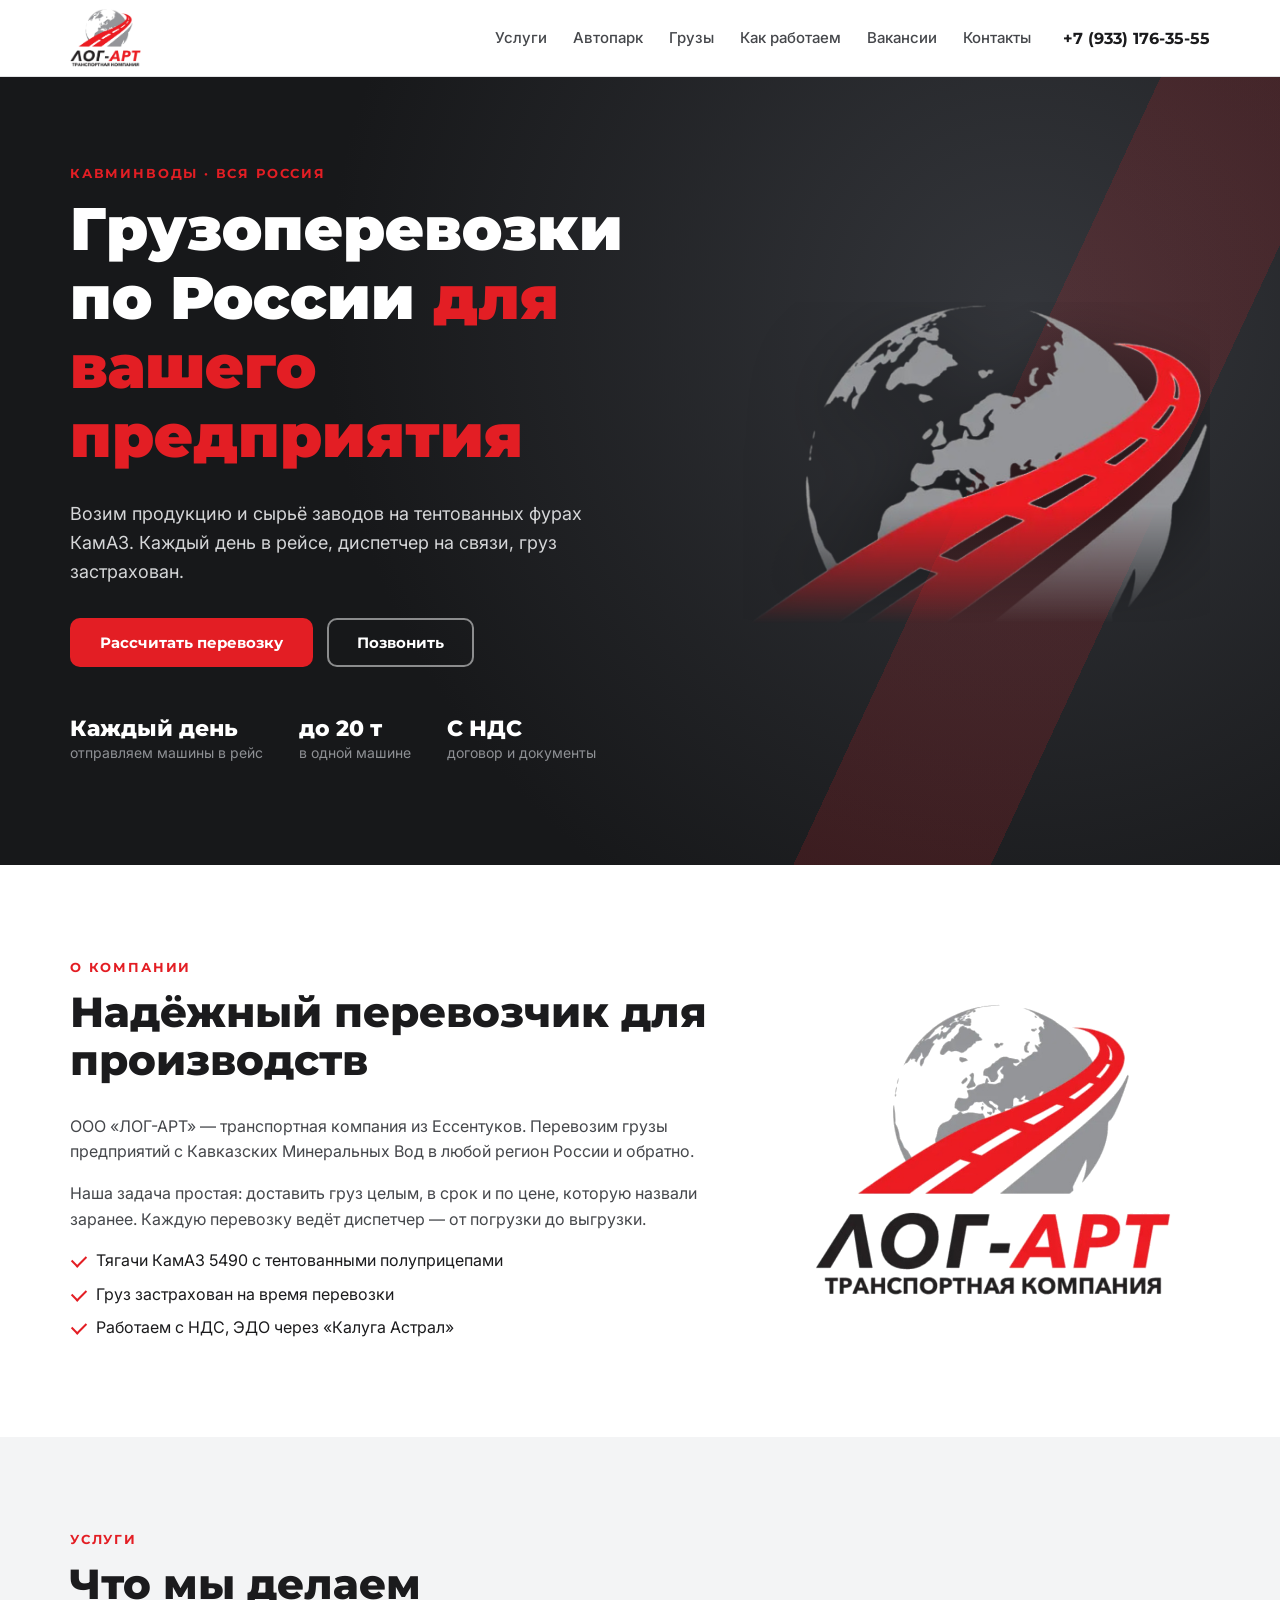
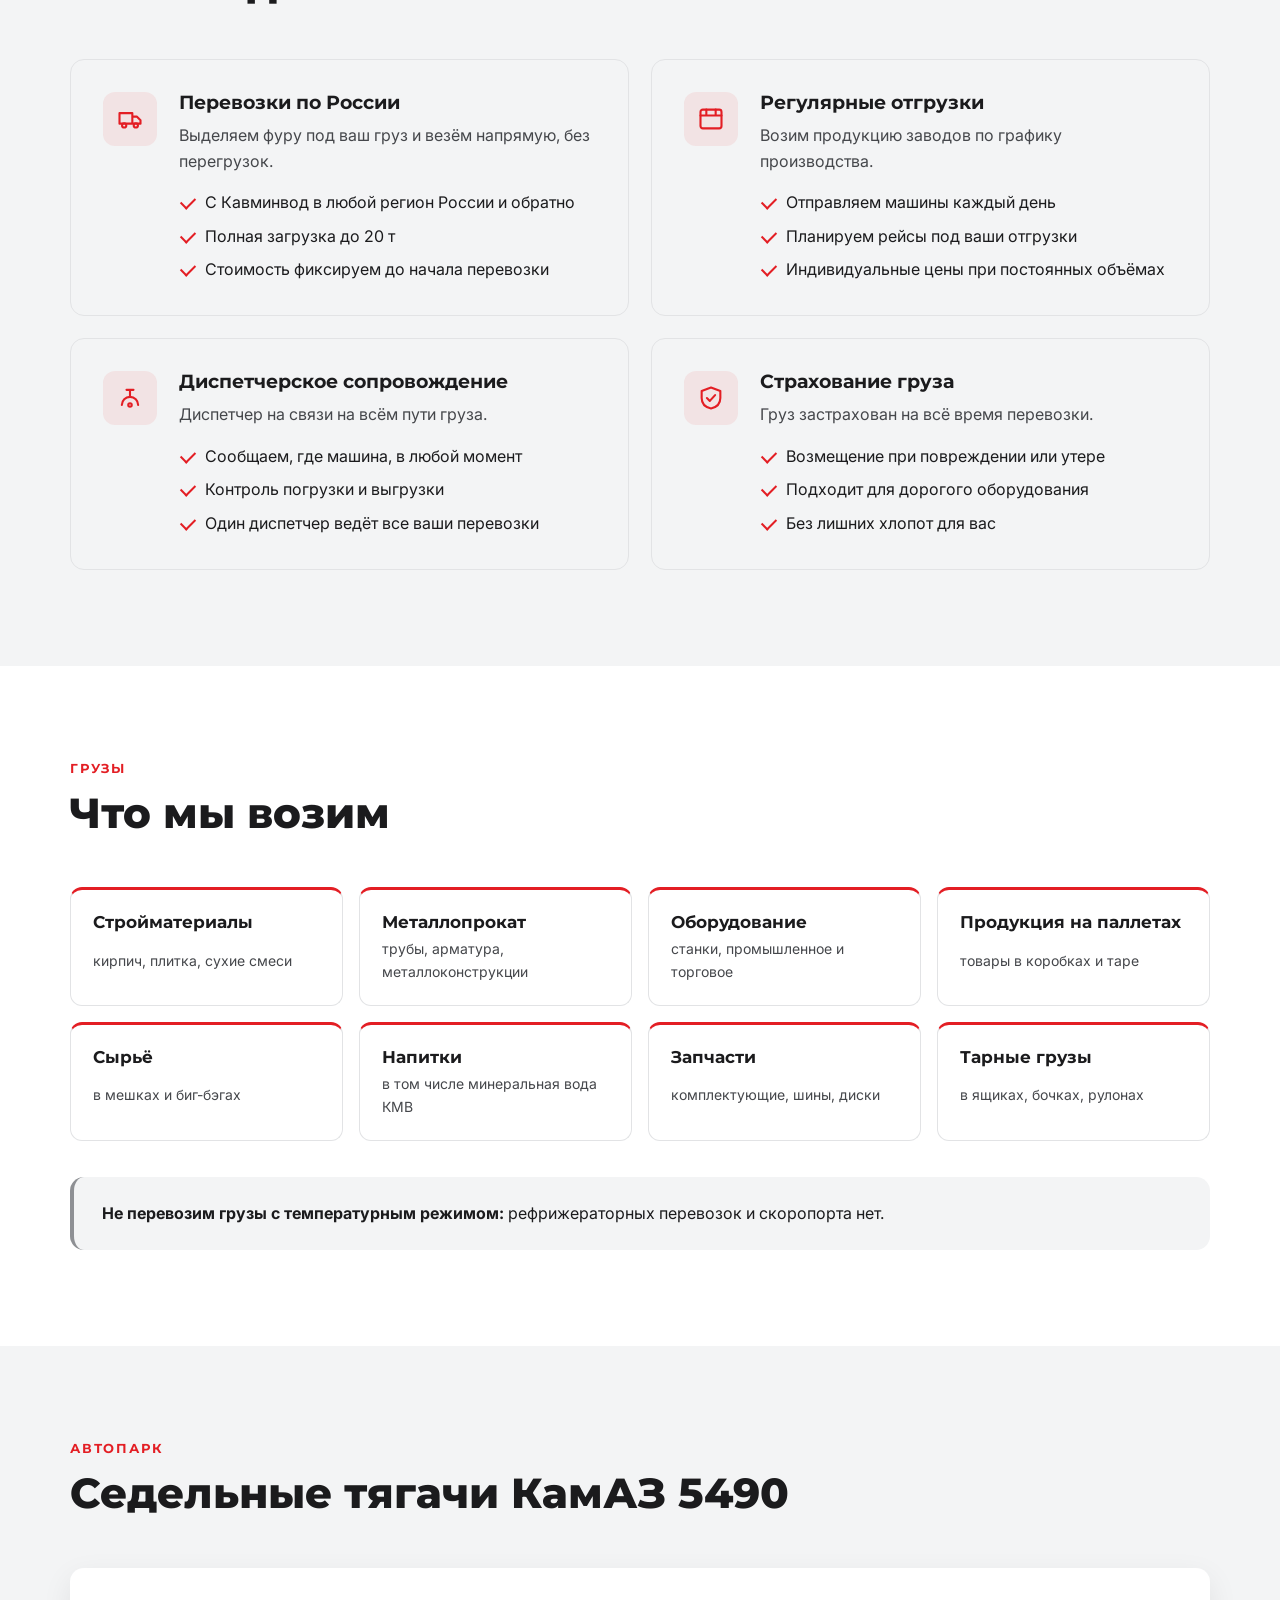
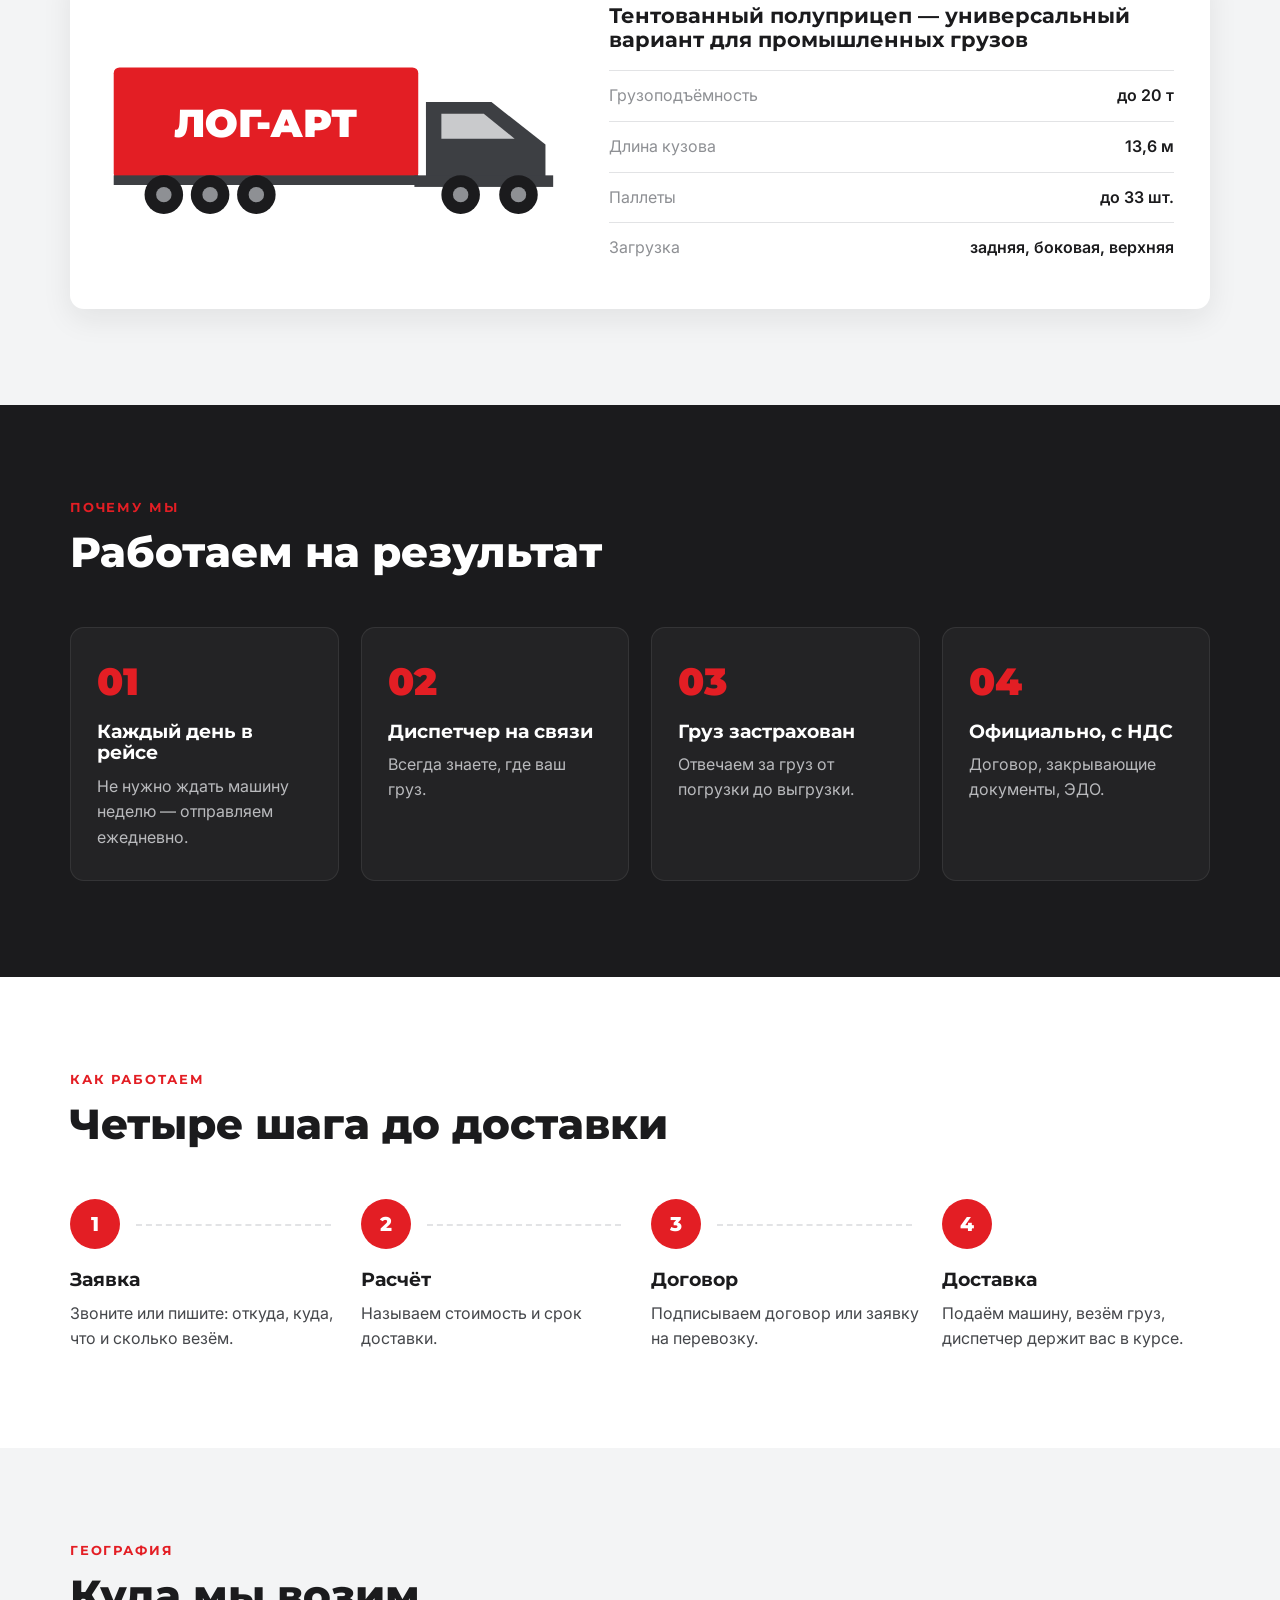
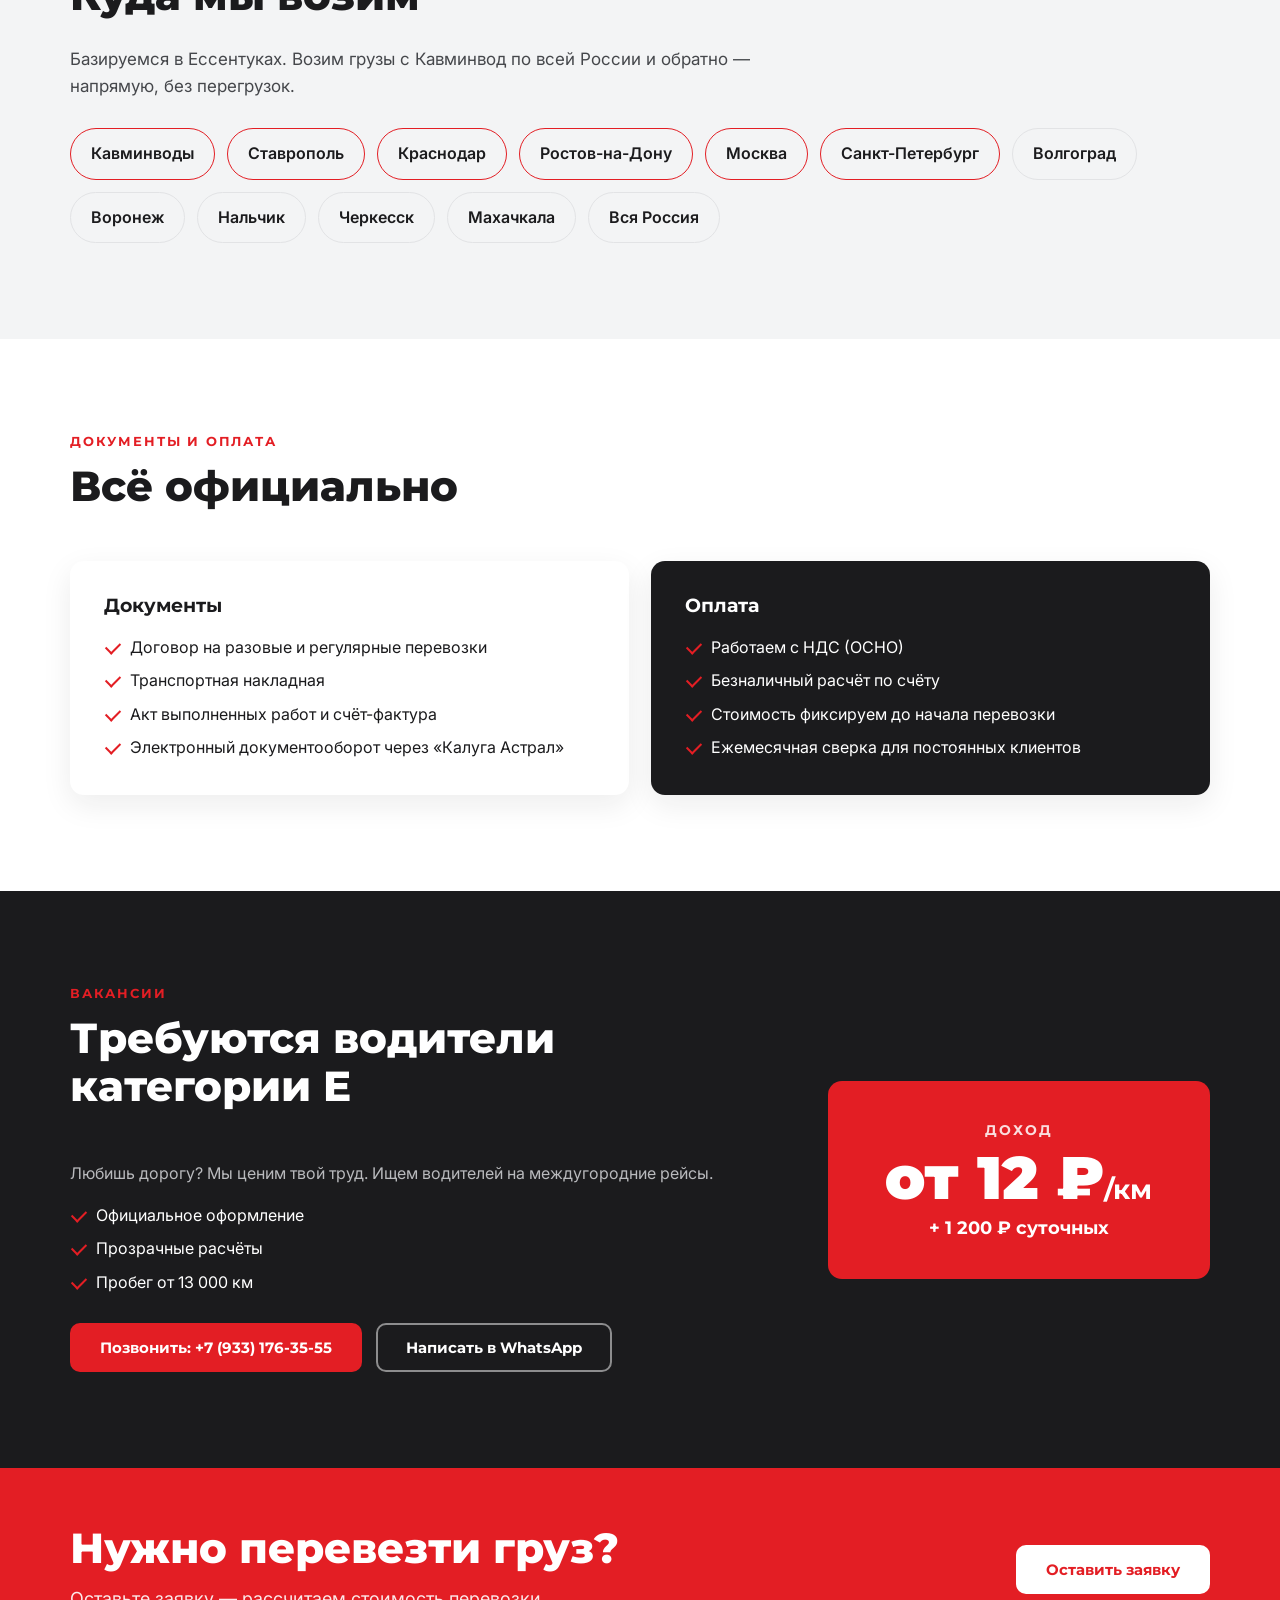
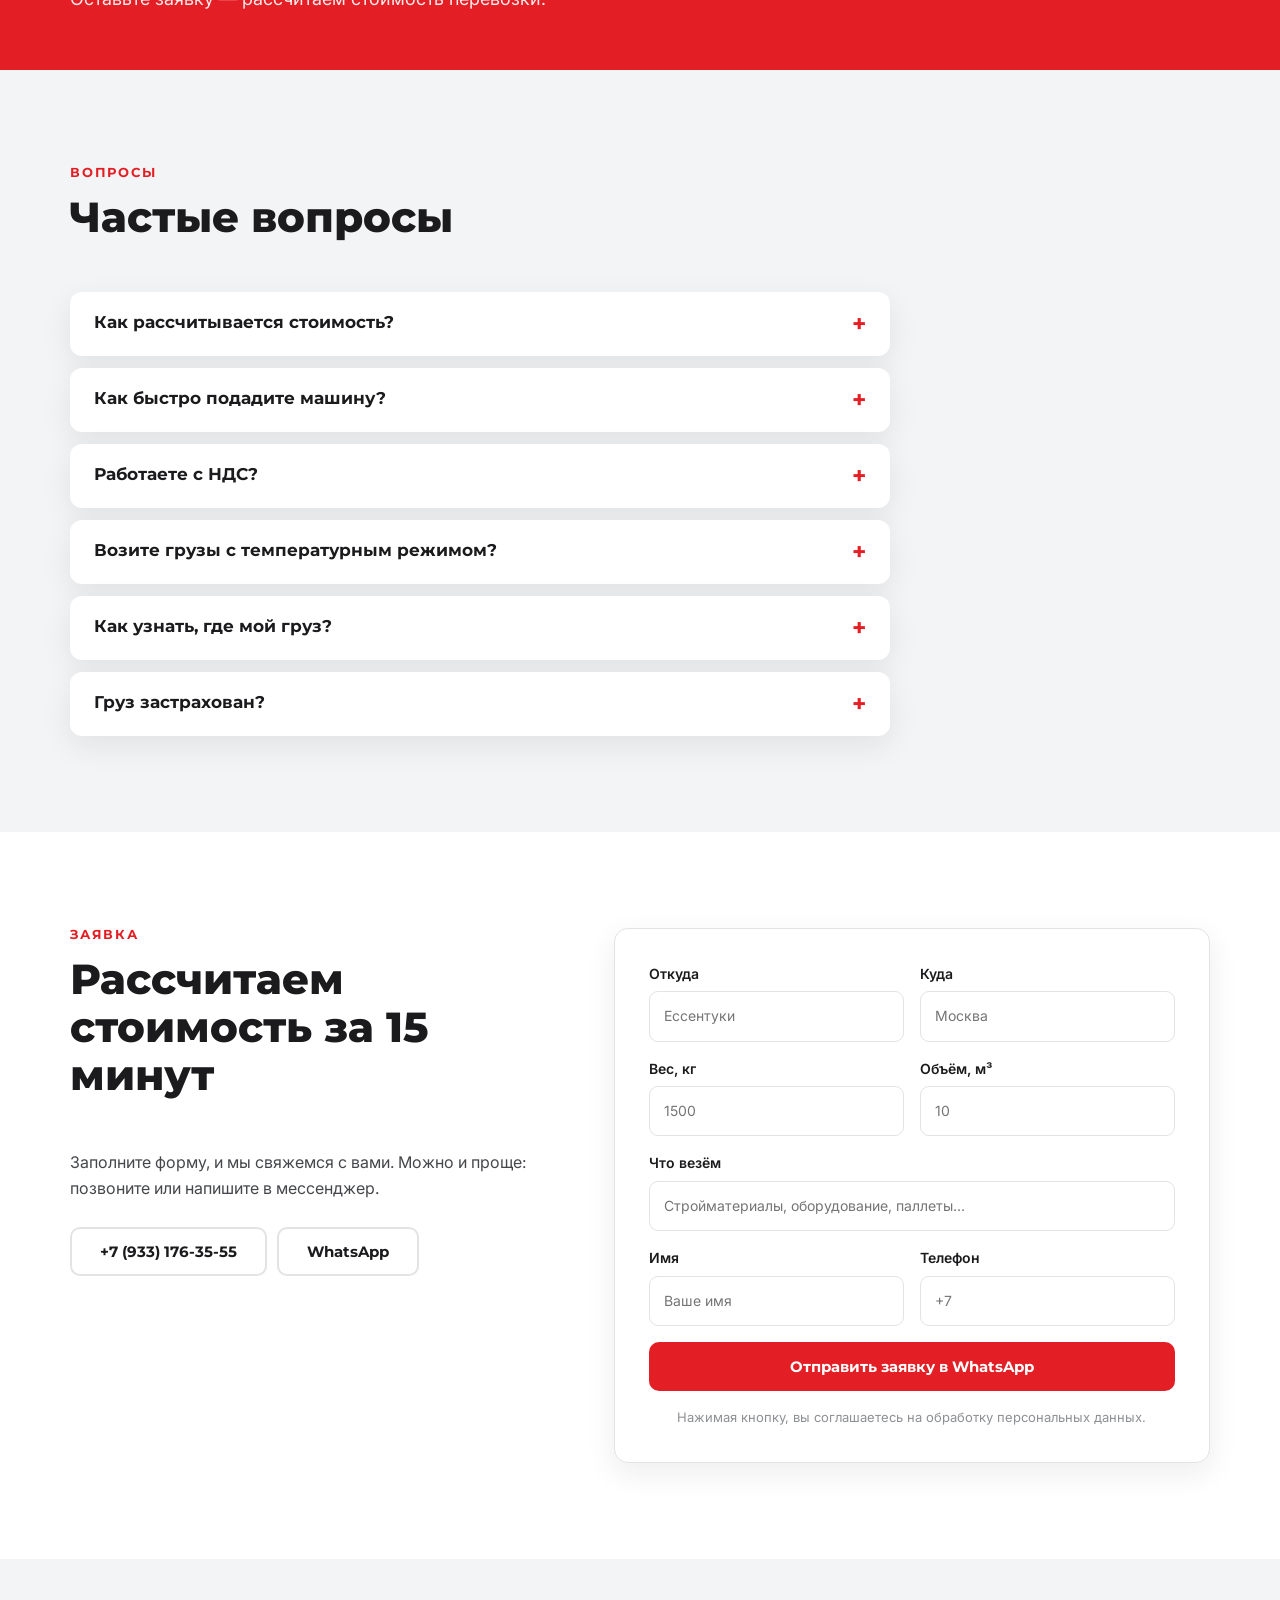
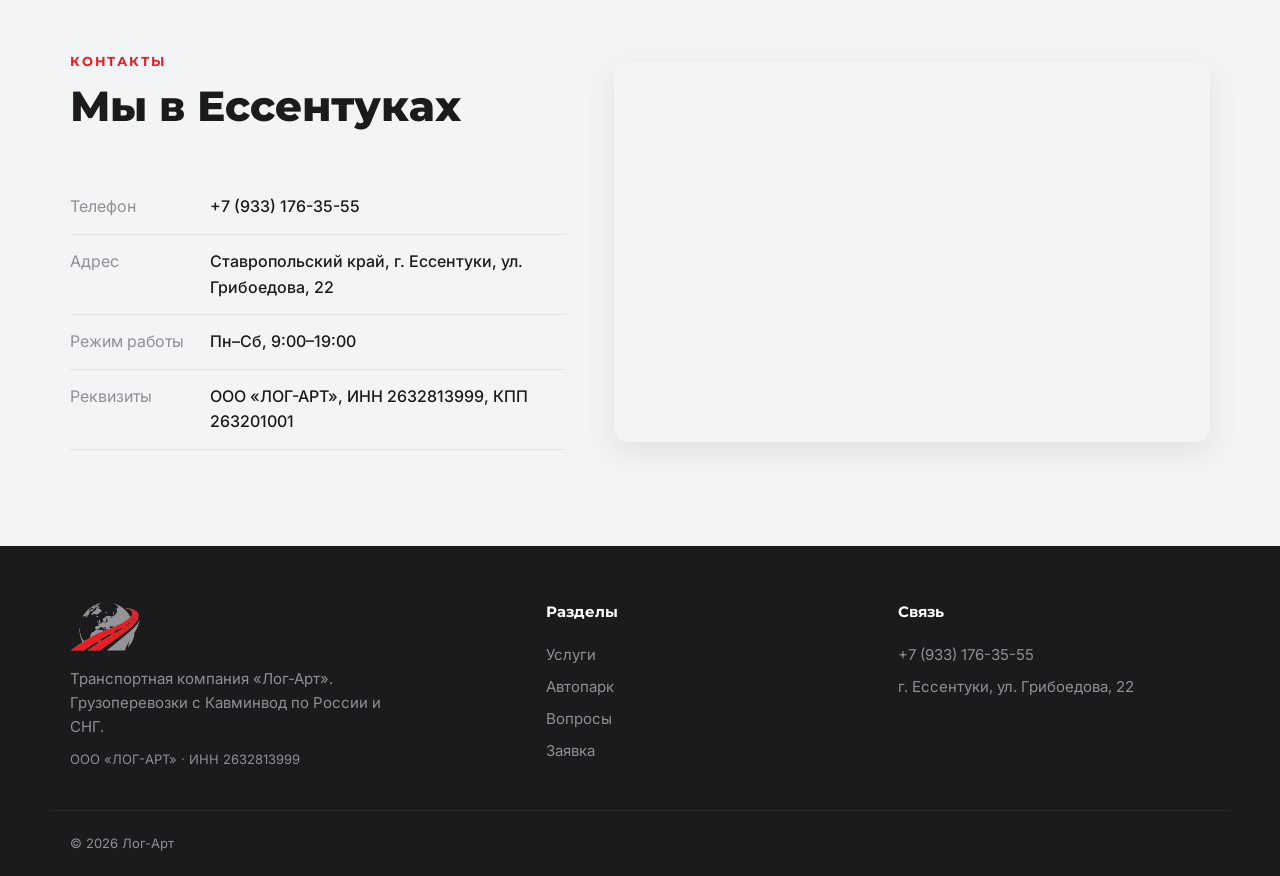
==== index.html @ 5cbcde7f "Сайт под заводы: КамАЗ 5490 тент, без рефов, диспетчер, страховка, НДС и ЭДО Co-Authored-By: Claude " ====
<!doctype html>
<html lang="ru">
<head>
  <meta charset="utf-8">
  <meta name="viewport" content="width=device-width, initial-scale=1">
  <title>Лог-Арт — транспортная компания на Кавминводах</title>
  <meta name="description" content="ООО «ЛОГ-АРТ» — грузоперевозки для предприятий с Кавминвод по всей России. Тентованные фуры КамАЗ до 20 т, ежедневные рейсы, диспетчер, страховка груза, работа с НДС.">
  <link rel="icon" href="assets/mark.png">
  <link rel="preconnect" href="https://fonts.googleapis.com">
  <link rel="preconnect" href="https://fonts.gstatic.com" crossorigin>
  <link href="https://fonts.googleapis.com/css2?family=Montserrat:wght@500;600;700;800;900&family=Inter:wght@400;500;600&display=swap" rel="stylesheet">
  <link rel="stylesheet" href="styles.css">
</head>
<body>

<header class="header" id="top">
  <div class="container header__inner">
    <a href="#top" class="header__logo" aria-label="Лог-Арт — на главную">
      <img src="assets/logo.png" alt="Лог-Арт, транспортная компания" width="132" height="108">
    </a>
    <nav class="nav" id="nav">
      <a href="#services">Услуги</a>
      <a href="#fleet">Автопарк</a>
      <a href="#cargo">Грузы</a>
      <a href="#steps">Как работаем</a>
      <a href="#jobs">Вакансии</a>
      <a href="#contacts">Контакты</a>
    </nav>
        <a class="header__phone" href="tel:+79331763555">+7 (933) 176-35-55</a>
    <button class="burger" id="burger" aria-label="Открыть меню" aria-expanded="false"><span></span><span></span><span></span></button>
  </div>
</header>

<main>
  <section class="hero">
    <div class="hero__road" aria-hidden="true"></div>
    <div class="container hero__inner">
      <div class="hero__text">
        <p class="eyebrow">Кавминводы · вся Россия</p>
        <h1>Грузоперевозки по России <span class="accent">для вашего предприятия</span></h1>
        <p class="hero__lead">Возим продукцию и сырьё заводов на тентованных фурах КамАЗ. Каждый день в рейсе, диспетчер на связи, груз застрахован.</p>
        <div class="hero__actions">
          <a href="#request" class="btn btn--primary">Рассчитать перевозку</a>
          <a href="tel:+79331763555" class="btn btn--ghost">Позвонить</a>
        </div>
        <ul class="hero__facts">
          <li><b>Каждый день</b><span>отправляем машины в рейс</span></li>
          <li><b>до 20 т</b><span>в одной машине</span></li>
          <li><b>С НДС</b><span>договор и документы</span></li>
        </ul>
      </div>
      <div class="hero__visual">
        <img src="assets/mark.png" alt="" width="505" height="355">
      </div>
    </div>
  </section>

  <section class="section" id="about">
    <div class="container about">
      <div>
        <p class="eyebrow">О компании</p>
        <h2>Надёжный перевозчик для производств</h2>
        <!-- TODO: дополнить историей компании от клиента -->
        <p>ООО «ЛОГ-АРТ» — транспортная компания из Ессентуков. Перевозим грузы предприятий с Кавказских Минеральных Вод в любой регион России и обратно.</p>
        <p>Наша задача простая: доставить груз целым, в срок и по цене, которую назвали заранее. Каждую перевозку ведёт диспетчер — от погрузки до выгрузки.</p>
        <ul class="checks">
          <li>Тягачи КамАЗ 5490 с тентованными полуприцепами</li>
          <li>Груз застрахован на время перевозки</li>
          <li>Работаем с НДС, ЭДО через «Калуга Астрал»</li>
        </ul>
      </div>
      <div class="about__visual"><img src="assets/logo.png" alt="Логотип Лог-Арт" width="663" height="541"></div>
    </div>
  </section>

  <section class="section section--gray" id="services">
    <div class="container">
      <p class="eyebrow">Услуги</p>
      <h2>Что мы делаем</h2>
      <div class="services">
        <article class="service">
          <div class="card__icon"><svg viewBox="0 0 24 24"><path d="M3 7h11v9H3zM14 10h4l3 3v3h-7z"/><circle cx="7" cy="17.5" r="1.8"/><circle cx="17" cy="17.5" r="1.8"/></svg></div>
          <div>
            <h3>Перевозки по России</h3>
            <p>Выделяем фуру под ваш груз и везём напрямую, без перегрузок.</p>
            <ul class="checks"><li>С Кавминвод в любой регион России и обратно</li><li>Полная загрузка до 20 т</li><li>Стоимость фиксируем до начала перевозки</li></ul>
          </div>
        </article>
        <article class="service">
          <div class="card__icon"><svg viewBox="0 0 24 24"><rect x="3" y="4" width="18" height="16" rx="2"/><path d="M3 9h18M8 4v5M16 4v5"/></svg></div>
          <div>
            <h3>Регулярные отгрузки</h3>
            <p>Возим продукцию заводов по графику производства.</p>
            <ul class="checks"><li>Отправляем машины каждый день</li><li>Планируем рейсы под ваши отгрузки</li><li>Индивидуальные цены при постоянных объёмах</li></ul>
          </div>
        </article>
        <article class="service">
          <div class="card__icon"><svg viewBox="0 0 24 24"><path d="M5 18a7 7 0 0 1 14 0"/><path d="M12 11V5M9 5h6"/><circle cx="12" cy="18" r="1.5"/></svg></div>
          <div>
            <h3>Диспетчерское сопровождение</h3>
            <p>Диспетчер на связи на всём пути груза.</p>
            <ul class="checks"><li>Сообщаем, где машина, в любой момент</li><li>Контроль погрузки и выгрузки</li><li>Один диспетчер ведёт все ваши перевозки</li></ul>
          </div>
        </article>
        <article class="service">
          <div class="card__icon"><svg viewBox="0 0 24 24"><path d="M12 3l8 3v6c0 5-3.5 8-8 9-4.5-1-8-4-8-9V6z"/><path d="M8.5 12l2.5 2.5 4.5-5"/></svg></div>
          <div>
            <h3>Страхование груза</h3>
            <p>Груз застрахован на всё время перевозки.</p>
            <ul class="checks"><li>Возмещение при повреждении или утере</li><li>Подходит для дорогого оборудования</li><li>Без лишних хлопот для вас</li></ul>
          </div>
        </article>
      </div>
    </div>
  </section>

  <section class="section" id="cargo">
    <div class="container">
      <p class="eyebrow">Грузы</p>
      <h2>Что мы возим</h2>
      <div class="tiles">
        <div class="tile"><b>Стройматериалы</b><span>кирпич, плитка, сухие смеси</span></div>
        <div class="tile"><b>Металлопрокат</b><span>трубы, арматура, металлоконструкции</span></div>
        <div class="tile"><b>Оборудование</b><span>станки, промышленное и торговое</span></div>
        <div class="tile"><b>Продукция на паллетах</b><span>товары в коробках и таре</span></div>
        <div class="tile"><b>Сырьё</b><span>в мешках и биг-бэгах</span></div>
        <div class="tile"><b>Напитки</b><span>в том числе минеральная вода КМВ</span></div>
        <div class="tile"><b>Запчасти</b><span>комплектующие, шины, диски</span></div>
        <div class="tile"><b>Тарные грузы</b><span>в ящиках, бочках, рулонах</span></div>
      </div>
      <div class="note note--warn">
        <b>Не перевозим грузы с температурным режимом:</b> рефрижераторных перевозок и скоропорта нет.
      </div>
    </div>
  </section>

  <!-- TODO: уточнить у клиента количество машин и добавить фото -->
  <section class="section section--gray" id="fleet">
    <div class="container">
      <p class="eyebrow">Автопарк</p>
      <h2>Седельные тягачи КамАЗ 5490</h2>
      <div class="truck">
        <svg viewBox="0 0 240 90" aria-hidden="true">
          <rect x="4" y="8" width="158" height="58" rx="3" fill="#e31e24"/>
          <path d="M166 26h34l28 22v18h-62z" fill="#3d3f43"/>
          <path d="M174 32h22l16 13h-38z" fill="#c9cacc"/>
          <rect x="160" y="64" width="72" height="6" fill="#3d3f43"/>
          <rect x="4" y="64" width="158" height="5" fill="#3d3f43"/>
          <g fill="#1b1b1d"><circle cx="30" cy="74" r="10"/><circle cx="54" cy="74" r="10"/><circle cx="78" cy="74" r="10"/><circle cx="184" cy="74" r="10"/><circle cx="214" cy="74" r="10"/></g>
          <g fill="#8e9094"><circle cx="30" cy="74" r="4"/><circle cx="54" cy="74" r="4"/><circle cx="78" cy="74" r="4"/><circle cx="184" cy="74" r="4"/><circle cx="214" cy="74" r="4"/></g>
          <text x="83" y="44" text-anchor="middle" font-family="Montserrat, Arial" font-weight="900" font-size="20" fill="#fff">ЛОГ-АРТ</text>
        </svg>
        <div>
          <h3>Тентованный полуприцеп — универсальный вариант для промышленных грузов</h3>
          <dl>
            <div><dt>Грузоподъёмность</dt><dd>до 20 т</dd></div>
            <div><dt>Длина кузова</dt><dd>13,6 м</dd></div>
            <div><dt>Паллеты</dt><dd>до 33 шт.</dd></div>
            <div><dt>Загрузка</dt><dd>задняя, боковая, верхняя</dd></div>
          </dl>
        </div>
      </div>
    </div>
  </section>

  <section class="section section--dark" id="why">
    <div class="container">
      <p class="eyebrow">Почему мы</p>
      <h2>Работаем на результат</h2>
      <div class="why">
        <div class="why__item"><span class="why__num">01</span><h3>Каждый день в рейсе</h3><p>Не нужно ждать машину неделю — отправляем ежедневно.</p></div>
        <div class="why__item"><span class="why__num">02</span><h3>Диспетчер на связи</h3><p>Всегда знаете, где ваш груз.</p></div>
        <div class="why__item"><span class="why__num">03</span><h3>Груз застрахован</h3><p>Отвечаем за груз от погрузки до выгрузки.</p></div>
        <div class="why__item"><span class="why__num">04</span><h3>Официально, с НДС</h3><p>Договор, закрывающие документы, ЭДО.</p></div>
      </div>
    </div>
  </section>

  <section class="section" id="steps">
    <div class="container">
      <p class="eyebrow">Как работаем</p>
      <h2>Четыре шага до доставки</h2>
      <ol class="steps">
        <li><h3>Заявка</h3><p>Звоните или пишите: откуда, куда, что и сколько везём.</p></li>
        <li><h3>Расчёт</h3><p>Называем стоимость и срок доставки.</p></li>
        <li><h3>Договор</h3><p>Подписываем договор или заявку на перевозку.</p></li>
        <li><h3>Доставка</h3><p>Подаём машину, везём груз, диспетчер держит вас в курсе.</p></li>
      </ol>
    </div>
  </section>

  <section class="section section--gray" id="geo">
    <div class="container">
      <p class="eyebrow">География</p>
      <h2>Куда мы возим</h2>
      <p class="section__lead">Базируемся в Ессентуках. Возим грузы с Кавминвод по всей России и обратно — напрямую, без перегрузок.</p>
      <ul class="cities">
        <li>Кавминводы</li><li>Ставрополь</li><li>Краснодар</li><li>Ростов-на-Дону</li>
        <li>Москва</li><li>Санкт-Петербург</li><li>Волгоград</li><li>Воронеж</li>
        <li>Нальчик</li><li>Черкесск</li><li>Махачкала</li><li>Вся Россия</li>
      </ul>
    </div>
  </section>

  <section class="section" id="docs">
    <div class="container">
      <p class="eyebrow">Документы и оплата</p>
      <h2>Всё официально</h2>
      <div class="audience">
        <article class="audience__card">
          <h3>Документы</h3>
          <ul class="checks">
            <li>Договор на разовые и регулярные перевозки</li>
            <li>Транспортная накладная</li>
            <li>Акт выполненных работ и счёт-фактура</li>
            <li>Электронный документооборот через «Калуга Астрал»</li>
          </ul>
        </article>
        <article class="audience__card audience__card--dark">
          <h3>Оплата</h3>
          <ul class="checks">
            <li>Работаем с НДС (ОСНО)</li>
            <li>Безналичный расчёт по счёту</li>
            <li>Стоимость фиксируем до начала перевозки</li>
            <li>Ежемесячная сверка для постоянных клиентов</li>
          </ul>
        </article>
      </div>
    </div>
  </section>

  <section class="section section--dark" id="jobs">
    <div class="container jobs">
      <div>
        <p class="eyebrow">Вакансии</p>
        <h2>Требуются водители категории&nbsp;E</h2>
        <p>Любишь дорогу? Мы ценим твой труд. Ищем водителей на междугородние рейсы.</p>
        <ul class="checks">
          <li>Официальное оформление</li>
          <li>Прозрачные расчёты</li>
          <li>Пробег от 13 000 км</li>
        </ul>
        <div class="hero__actions jobs__actions">
          <a href="tel:+79331763555" class="btn btn--primary">Позвонить: +7 (933) 176-35-55</a>
          <a href="#" class="btn btn--ghost" data-wa-job>Написать в WhatsApp</a>
        </div>
      </div>
      <div class="jobs__pay">
        <span>Доход</span>
        <b>от 12 ₽<small>/км</small></b>
        <em>+ 1 200 ₽ суточных</em>
      </div>
    </div>
  </section>

  <section class="cta">
    <div class="container cta__inner">
      <div>
        <h2>Нужно перевезти груз?</h2>
        <p>Оставьте заявку — рассчитаем стоимость перевозки.</p>
      </div>
      <a href="#request" class="btn btn--light">Оставить заявку</a>
    </div>
  </section>

  <section class="section section--gray" id="faq">
    <div class="container">
      <p class="eyebrow">Вопросы</p>
      <h2>Частые вопросы</h2>
      <div class="faq">
        <details><summary>Как рассчитывается стоимость?</summary><p>Цена зависит от расстояния, веса и объёма груза. Оставьте заявку — назовём точную сумму до начала перевозки.</p></details>
        <details><summary>Как быстро подадите машину?</summary><p>Мы отправляем машины в рейс каждый день, поэтому согласуем ближайшую удобную дату погрузки.</p></details>
        <details><summary>Работаете с НДС?</summary><p>Да. Работаем на ОСНО, с НДС, по договору. Предоставляем все закрывающие документы, есть ЭДО.</p></details>
        <details><summary>Возите грузы с температурным режимом?</summary><p>Нет, рефрижераторных перевозок и скоропорта у нас нет. Возим грузы в тентованных полуприцепах.</p></details>
        <details><summary>Как узнать, где мой груз?</summary><p>Позвоните диспетчеру — он сообщит, где машина, в любой момент.</p></details>
        <details><summary>Груз застрахован?</summary><p>Да, груз застрахован на всё время перевозки.</p></details>
      </div>
    </div>
  </section>

  <section class="section" id="request">
    <div class="container request">
      <div class="request__text">
        <p class="eyebrow">Заявка</p>
        <h2>Рассчитаем стоимость за 15 минут</h2>
        <p>Заполните форму, и мы свяжемся с вами. Можно и проще: позвоните или напишите в мессенджер.</p>
        <div class="request__links">
          <a href="tel:+79331763555" class="btn btn--ghost-dark">+7 (933) 176-35-55</a>
          <a href="#" class="btn btn--ghost-dark" data-wa>WhatsApp</a>
        </div>
      </div>
      <form class="form form--bordered" id="form" novalidate>
        <div class="form__row">
          <label>Откуда<input name="from" placeholder="Ессентуки" required></label>
          <label>Куда<input name="to" placeholder="Москва" required></label>
        </div>
        <div class="form__row">
          <label>Вес, кг<input name="weight" inputmode="numeric" placeholder="1500"></label>
          <label>Объём, м³<input name="volume" inputmode="decimal" placeholder="10"></label>
        </div>
        <label>Что везём<input name="cargo" placeholder="Стройматериалы, оборудование, паллеты…"></label>
        <div class="form__row">
          <label>Имя<input name="name" placeholder="Ваше имя" required></label>
          <label>Телефон<input name="phone" type="tel" placeholder="+7" required></label>
        </div>
        <button class="btn btn--primary btn--full" type="submit">Отправить заявку в WhatsApp</button>
        <p class="form__note" id="formNote">Нажимая кнопку, вы соглашаетесь на обработку персональных данных.</p>
      </form>
    </div>
  </section>

  <section class="section section--gray" id="contacts">
    <div class="container contacts">
      <div>
        <p class="eyebrow">Контакты</p>
        <h2>Мы в Ессентуках</h2>
        <!-- TODO: уточнить у клиента почту и режим работы -->
        <ul class="contacts__list">
          <li><span>Телефон</span><a href="tel:+79331763555">+7 (933) 176-35-55</a></li>
          <li><span>Адрес</span>Ставропольский край, г. Ессентуки, ул. Грибоедова, 22</li>
          <li><span>Режим работы</span>Пн–Сб, 9:00–19:00</li>
          <li><span>Реквизиты</span>ООО «ЛОГ-АРТ», ИНН 2632813999, КПП 263201001</li>
        </ul>
      </div>
      <div class="contacts__map">
        <iframe title="Карта: Ессентуки, ул. Грибоедова, 22" src="https://yandex.ru/map-widget/v1/?mode=search&text=%D0%95%D1%81%D1%81%D0%B5%D0%BD%D1%82%D1%83%D0%BA%D0%B8%2C%20%D1%83%D0%BB.%20%D0%93%D1%80%D0%B8%D0%B1%D0%BE%D0%B5%D0%B4%D0%BE%D0%B2%D0%B0%2C%2022&z=16" loading="lazy"></iframe>
      </div>
    </div>
  </section>
</main>

<footer class="footer">
  <div class="container footer__grid">
    <div>
      <img src="assets/mark.png" alt="" width="70" height="49">
      <p>Транспортная компания «Лог-Арт». Грузоперевозки с Кавминвод по России и СНГ.</p>
      <p class="footer__legal">ООО «ЛОГ-АРТ» · ИНН 2632813999</p>
    </div>
    <nav>
      <h4>Разделы</h4>
      <a href="#services">Услуги</a>
      <a href="#fleet">Автопарк</a>
      <a href="#faq">Вопросы</a>
      <a href="#request">Заявка</a>
    </nav>
    <div>
      <h4>Связь</h4>
      <a href="tel:+79331763555">+7 (933) 176-35-55</a>
      <span>г. Ессентуки, ул. Грибоедова, 22</span>
    </div>
  </div>
  <div class="container footer__bottom">© <span id="year">2026</span> Лог-Арт</div>
</footer>

<script src="script.js"></script>
</body>
</html>
---- styles.css ----
:root {
  --red: #e31e24;
  --red-dark: #c1161b;
  --gray: #8e9094;
  --gray-light: #f3f4f5;
  --ink: #1b1b1d;
  --text: #45474b;
  --line: #e2e3e5;
  --radius: 14px;
  --shadow: 0 10px 30px rgba(20, 20, 25, .08);
}

* { box-sizing: border-box; }
html { scroll-behavior: smooth; scroll-padding-top: 80px; }
body {
  margin: 0;
  font: 400 16px/1.6 "Inter", system-ui, sans-serif;
  color: var(--text);
  background: #fff;
}
img { max-width: 100%; height: auto; display: block; }
a { color: inherit; text-decoration: none; }
h1, h2, h3 { font-family: "Montserrat", sans-serif; color: var(--ink); margin: 0 0 .5em; line-height: 1.15; }
h1 { font-size: clamp(34px, 5.5vw, 60px); font-weight: 900; }
h2 { font-size: clamp(28px, 3.6vw, 42px); font-weight: 800; margin-bottom: 1.2em; }
h3 { font-size: 19px; font-weight: 700; }
p { margin: 0 0 1em; }

.container { width: 100%; max-width: 1180px; margin: 0 auto; padding: 0 20px; }
.accent { color: var(--red); }
.eyebrow {
  font: 700 13px/1 "Montserrat", sans-serif;
  letter-spacing: .14em;
  text-transform: uppercase;
  color: var(--red);
  margin-bottom: 14px;
}

/* Buttons */
.btn {
  display: inline-flex; align-items: center; justify-content: center;
  padding: 15px 28px; border-radius: 10px; border: 2px solid transparent;
  font: 700 15px/1 "Montserrat", sans-serif; cursor: pointer;
  transition: background .2s, color .2s, border-color .2s, transform .2s;
}
.btn:hover { transform: translateY(-2px); }
.btn--primary { background: var(--red); color: #fff; }
.btn--primary:hover { background: var(--red-dark); }
.btn--ghost { border-color: rgba(255, 255, 255, .5); color: #fff; }
.btn--ghost:hover { border-color: #fff; }
.btn--ghost-dark { border-color: var(--line); color: var(--ink); background: #fff; }
.btn--ghost-dark:hover { border-color: var(--red); color: var(--red); }
.btn--full { width: 100%; }

/* Header */
.header {
  position: sticky; top: 0; z-index: 50;
  background: rgba(255, 255, 255, .95); backdrop-filter: blur(8px);
  border-bottom: 1px solid var(--line);
}
.header__inner { display: flex; align-items: center; gap: 32px; height: 76px; }
.header__logo img { height: 58px; width: auto; }
.nav { display: flex; gap: 26px; margin-left: auto; font-weight: 500; font-size: 15px; }
.nav a:hover { color: var(--red); }
.header__phone { font: 700 16px "Montserrat", sans-serif; color: var(--ink); white-space: nowrap; }
.header__phone:hover { color: var(--red); }
.burger { display: none; margin-left: auto; width: 44px; height: 44px; border: 0; background: none; cursor: pointer; padding: 10px; }
.burger span { display: block; height: 2px; background: var(--ink); margin: 5px 0; transition: transform .25s, opacity .25s; }
.burger[aria-expanded="true"] span:nth-child(1) { transform: translateY(7px) rotate(45deg); }
.burger[aria-expanded="true"] span:nth-child(2) { opacity: 0; }
.burger[aria-expanded="true"] span:nth-child(3) { transform: translateY(-7px) rotate(-45deg); }

/* Hero */
.hero {
  position: relative; overflow: hidden;
  background: radial-gradient(circle at 80% 30%, #34363b 0%, #17181a 60%);
  color: #d5d6d8; padding: 90px 0 100px;
}
.hero__road {
  position: absolute; right: -10%; bottom: -40%; width: 70%; height: 140%;
  background: linear-gradient(115deg, transparent 46%, rgba(227, 30, 36, .16) 46%, rgba(227, 30, 36, .16) 60%, transparent 60%);
  pointer-events: none;
}
.hero__inner { position: relative; display: grid; grid-template-columns: 1.15fr .85fr; gap: 40px; align-items: center; }
.hero h1 { color: #fff; }
.hero__lead { font-size: 18px; max-width: 540px; margin-bottom: 32px; }
.hero__actions { display: flex; gap: 14px; flex-wrap: wrap; }
.hero__facts { list-style: none; padding: 0; margin: 48px 0 0; display: flex; gap: 36px; flex-wrap: wrap; }
.hero__facts li { display: flex; flex-direction: column; }
.hero__facts b { font: 800 22px "Montserrat", sans-serif; color: #fff; }
.hero__facts span { font-size: 14px; color: var(--gray); }
.hero__visual img {
  width: 100%; animation: float 6s ease-in-out infinite;
  filter: drop-shadow(0 20px 40px rgba(0, 0, 0, .5));
  -webkit-mask-image: linear-gradient(to bottom, #000 62%, transparent 98%);
  mask-image: linear-gradient(to bottom, #000 62%, transparent 98%);
}
@keyframes float { 50% { transform: translateY(-12px); } }

/* Sections */
.section { padding: 96px 0; }
.section--gray { background: var(--gray-light); }
.section--dark { background: var(--ink); color: #b9babd; }
.section--dark h2, .section--dark h3 { color: #fff; }

/* Services */
.cards { display: grid; grid-template-columns: repeat(3, 1fr); gap: 22px; }
.card {
  padding: 30px; border: 1px solid var(--line); border-radius: var(--radius);
  transition: box-shadow .25s, transform .25s, border-color .25s;
}
.card:hover { box-shadow: var(--shadow); transform: translateY(-4px); border-color: transparent; }
.card__icon {
  width: 54px; height: 54px; border-radius: 12px; margin-bottom: 20px;
  background: rgba(227, 30, 36, .08); display: grid; place-items: center;
}
.card__icon svg { width: 28px; height: 28px; fill: none; stroke: var(--red); stroke-width: 1.8; stroke-linejoin: round; stroke-linecap: round; }
.card p { margin: 0; }

/* Fleet */
.fleet { display: grid; grid-template-columns: repeat(3, 1fr); gap: 22px; }
.fleet__item { background: #fff; border-radius: var(--radius); padding: 30px; box-shadow: var(--shadow); }
.fleet__img { height: 110px; display: grid; place-items: center; margin-bottom: 18px; background: var(--gray-light); border-radius: 10px; }
.fleet__img svg { width: 70%; height: 80%; fill: none; stroke: var(--gray); stroke-width: 2.4; }
.fleet__img svg rect:first-child { fill: var(--red); stroke: var(--red); }
.fleet dl { margin: 0; }
.fleet dl div { display: flex; justify-content: space-between; padding: 10px 0; border-top: 1px solid var(--line); }
.fleet dt { color: var(--gray); }
.fleet dd { margin: 0; font-weight: 600; color: var(--ink); }

/* Why */
.why { display: grid; grid-template-columns: repeat(4, 1fr); gap: 22px; }
.why__item { padding: 30px 26px; border-radius: var(--radius); background: rgba(255, 255, 255, .04); border: 1px solid rgba(255, 255, 255, .08); }
.why__num { display: block; font: 900 38px "Montserrat", sans-serif; color: var(--red); margin-bottom: 16px; }
.why__item p { margin: 0; }

/* Steps */
.steps { list-style: none; padding: 0; margin: 0; display: grid; grid-template-columns: repeat(4, 1fr); gap: 22px; counter-reset: s; }
.steps li { position: relative; padding-top: 70px; counter-increment: s; }
.steps li::before {
  content: counter(s); position: absolute; top: 0; left: 0;
  width: 50px; height: 50px; border-radius: 50%; background: var(--red); color: #fff;
  display: grid; place-items: center; font: 800 20px "Montserrat", sans-serif;
}
.steps li:not(:last-child)::after {
  content: ""; position: absolute; top: 25px; left: 66px; right: 8px;
  border-top: 2px dashed var(--line);
}
.steps p { margin: 0; }

/* Request */
.request { display: grid; grid-template-columns: .9fr 1.1fr; gap: 56px; align-items: start; }
.request__links { display: flex; flex-wrap: wrap; gap: 10px; margin-top: 26px; }
.form { background: #fff; padding: 34px; border-radius: var(--radius); box-shadow: var(--shadow); display: grid; gap: 16px; }
.form__row { display: grid; grid-template-columns: 1fr 1fr; gap: 16px; }
.form label { display: grid; gap: 6px; font-size: 14px; font-weight: 600; color: var(--ink); }
.form input {
  font: inherit; font-weight: 400; padding: 13px 14px; border: 1.5px solid var(--line); border-radius: 9px;
  outline: none; transition: border-color .2s; width: 100%;
}
.form input:focus { border-color: var(--red); }
.form input.is-error { border-color: var(--red); background: #fff6f6; }
.form__note { font-size: 13px; color: var(--gray); margin: 0; text-align: center; }
.form__note.is-ok { color: #1f8a3c; font-weight: 600; }

/* Contacts */
.contacts { display: grid; grid-template-columns: 1fr 1.2fr; gap: 48px; align-items: center; }
.contacts__list { list-style: none; padding: 0; margin: 0; }
.contacts__list li { display: grid; grid-template-columns: 140px 1fr; padding: 14px 0; border-bottom: 1px solid var(--line); color: var(--ink); font-weight: 500; }
.contacts__list span { color: var(--gray); font-weight: 400; }
.contacts__list a:hover { color: var(--red); }
.contacts__map { border-radius: var(--radius); overflow: hidden; height: 380px; background: var(--gray-light); box-shadow: var(--shadow); }
.contacts__map iframe { width: 100%; height: 100%; border: 0; }

.nav a.is-active { color: var(--red); font-weight: 600; }

/* Inner pages */
.page-hero {
  position: relative; overflow: hidden; color: #b9babd; padding: 70px 0 64px;
  background: radial-gradient(circle at 80% 30%, #34363b 0%, #17181a 60%);
}
.page-hero .container { position: relative; }
.page-hero h1 { color: #fff; font-size: clamp(32px, 4.6vw, 52px); }
.page-hero__lead { font-size: 18px; max-width: 620px; margin: 0; }
.crumbs { font-size: 14px; color: var(--gray); margin-bottom: 18px; }
.crumbs a:hover { color: #fff; }

.section__head { display: flex; justify-content: space-between; align-items: flex-end; gap: 20px; }
.link-more { font: 700 15px "Montserrat", sans-serif; color: var(--red); margin-bottom: 1.8em; white-space: nowrap; }
.link-more:hover { text-decoration: underline; }
a.card { display: block; color: inherit; }

.services { display: grid; grid-template-columns: 1fr 1fr; gap: 22px; }
.service { display: flex; gap: 22px; padding: 32px; border: 1px solid var(--line); border-radius: var(--radius); scroll-margin-top: 100px; }
.service .card__icon { flex-shrink: 0; }
.checks { list-style: none; padding: 0; margin: 0; display: grid; gap: 8px; }
.checks li { position: relative; padding-left: 26px; color: var(--ink); }
.checks li::before { content: ""; position: absolute; left: 2px; top: 7px; width: 12px; height: 7px; border-left: 2px solid var(--red); border-bottom: 2px solid var(--red); transform: rotate(-45deg); }

.fleet__use { margin: 16px 0 0; font-size: 14px; }
.note { margin-top: 36px; padding: 24px 28px; border-radius: var(--radius); background: rgba(227, 30, 36, .06); border-left: 4px solid var(--red); color: var(--ink); }
.note a { color: var(--red); font-weight: 600; margin-left: 6px; }

.about { display: grid; grid-template-columns: 1.2fr .8fr; gap: 56px; align-items: center; }
.about h2 { margin-bottom: .7em; }
.about__visual img { width: 100%; max-width: 360px; margin: 0 auto; }
.cities { list-style: none; padding: 0; margin: 0; display: flex; flex-wrap: wrap; gap: 12px; }
.cities li { padding: 12px 20px; border-radius: 999px; border: 1.5px solid var(--line); font-weight: 600; color: var(--ink); }
.cities li:nth-child(-n+6) { border-color: var(--red); }
.faq { display: grid; gap: 12px; max-width: 820px; }
.faq details { background: #fff; border-radius: 12px; padding: 0 24px; box-shadow: var(--shadow); }
.faq summary { padding: 20px 0; cursor: pointer; font: 700 17px "Montserrat", sans-serif; color: var(--ink); list-style: none; display: flex; justify-content: space-between; gap: 16px; }
.faq summary::-webkit-details-marker { display: none; }
.faq summary::after { content: "+"; color: var(--red); font-size: 24px; line-height: 1; transition: transform .2s; }
.faq details[open] summary::after { transform: rotate(45deg); }
.faq details p { padding-bottom: 20px; margin: 0; }

.cta { background: var(--red); color: #fff; padding: 56px 0; }
.cta__inner { display: flex; justify-content: space-between; align-items: center; gap: 24px; flex-wrap: wrap; }
.cta h2 { color: #fff; margin: 0 0 .3em; }
.cta p { margin: 0; font-size: 18px; opacity: .9; }
.btn--light { background: #fff; color: var(--red); }
.btn--light:hover { background: var(--ink); color: #fff; }

/* Cargo, audience */
.section__lead { font-size: 17px; max-width: 680px; margin: -1.4em 0 28px; }
.tiles { display: grid; grid-template-columns: repeat(4, 1fr); gap: 16px; }
.tile { padding: 22px; border-radius: 12px; border: 1px solid var(--line); border-top: 3px solid var(--red); display: grid; gap: 6px; }
.tile b { font: 700 17px "Montserrat", sans-serif; color: var(--ink); }
.tile span { font-size: 14px; }
.tiles__note { margin: 26px 0 0; color: var(--ink); }
.tiles__note a { color: var(--red); font-weight: 600; }
.audience { display: grid; grid-template-columns: 1fr 1fr; gap: 22px; }
.audience__card { background: #fff; padding: 34px; border-radius: var(--radius); box-shadow: var(--shadow); }
.audience__card--dark { background: var(--ink); color: #b9babd; }
.audience__card--dark h3, .audience__card--dark .checks li { color: #fff; }
.audience__card .checks { margin-top: 18px; }
.form--bordered { border: 1px solid var(--line); }

/* Jobs */
.jobs { display: grid; grid-template-columns: 1.3fr .7fr; gap: 48px; align-items: center; }
.jobs .checks li { color: #fff; }
.jobs__actions { margin-top: 28px; }
.jobs__pay { background: var(--red); color: #fff; border-radius: var(--radius); padding: 40px 32px; text-align: center; display: grid; gap: 6px; }
.jobs__pay span { font: 700 14px "Montserrat", sans-serif; letter-spacing: .14em; text-transform: uppercase; opacity: .85; }
.jobs__pay b { font: 900 clamp(40px, 6vw, 60px)/1.1 "Montserrat", sans-serif; }
.jobs__pay small { font-size: .45em; font-weight: 700; }
.jobs__pay em { font: 700 18px "Montserrat", sans-serif; font-style: normal; }
.footer__legal { margin-top: 10px !important; font-size: 13px; }

/* Truck */
.truck { display: grid; grid-template-columns: .9fr 1.1fr; gap: 40px; align-items: center; background: #fff; border-radius: var(--radius); padding: 36px; box-shadow: var(--shadow); }
.truck svg { width: 100%; height: auto; }
.truck h3 { font-size: 21px; margin-bottom: 18px; }
.truck dl { margin: 0; }
.truck dl div { display: flex; justify-content: space-between; gap: 16px; padding: 12px 0; border-top: 1px solid var(--line); }
.truck dt { color: var(--gray); }
.truck dd { margin: 0; font-weight: 600; color: var(--ink); text-align: right; }
.note--warn { border-left-color: var(--gray); background: var(--gray-light); }

/* Footer */
.footer { background: var(--ink); color: var(--gray); padding: 56px 0 0; font-size: 15px; }
.footer__grid { display: grid; grid-template-columns: 1.4fr 1fr 1fr; gap: 40px; }
.footer__grid img { margin-bottom: 16px; }
.footer__grid p { margin: 0; max-width: 320px; }
.footer h4 { font: 700 15px "Montserrat", sans-serif; color: #fff; margin: 0 0 14px; }
.footer nav, .footer__grid > div:last-child { display: flex; flex-direction: column; gap: 8px; }
.footer a:hover { color: #fff; }
.footer__bottom { margin-top: 40px; padding: 22px 20px; border-top: 1px solid rgba(255, 255, 255, .08); font-size: 13px; }

/* Responsive */
@media (max-width: 1020px) {
  .nav {
    position: fixed; inset: 76px 0 auto 0; background: #fff; flex-direction: column; gap: 0;
    padding: 8px 20px 20px; border-bottom: 1px solid var(--line); box-shadow: var(--shadow);
    transform: translateY(-120%); transition: transform .3s; z-index: -1;
  }
  .nav.is-open { transform: none; }
  .nav a { padding: 14px 0; border-bottom: 1px solid var(--line); }
  .burger { display: block; margin-left: 0; }
  .header__phone { margin-left: auto; }
  .cards, .fleet { grid-template-columns: repeat(2, 1fr); }
  .why, .steps { grid-template-columns: repeat(2, 1fr); }
  .steps li::after { display: none; }
  .request, .contacts, .about, .services, .audience, .jobs, .truck { grid-template-columns: 1fr; }
  .tiles { grid-template-columns: repeat(2, 1fr); }
}
@media (max-width: 720px) {
  .section { padding: 64px 0; }
  .hero { padding: 56px 0 64px; }
  .hero h1 { font-size: clamp(26px, 8.4vw, 34px); hyphens: auto; }
  .hero__inner { grid-template-columns: 1fr; }
  .hero__visual { order: -1; max-width: 240px; }
  .hero__facts { gap: 22px; margin-top: 36px; }
  .header__phone { display: none; }
  .burger { margin-left: auto; }
  .header__logo img { height: 50px; }
  .cards, .fleet, .why, .steps, .form__row { grid-template-columns: 1fr; }
  .form { padding: 22px; }
  .contacts__list li { grid-template-columns: 1fr; gap: 2px; }
  .contacts__map { height: 300px; }
  .footer__grid { grid-template-columns: 1fr; gap: 28px; }
  .tiles { grid-template-columns: repeat(2, minmax(0, 1fr)); gap: 10px; }
  .tile { padding: 16px 14px; }
  .tile b { font-size: 15px; hyphens: auto; overflow-wrap: anywhere; }
  .tile span { font-size: 13px; hyphens: auto; overflow-wrap: anywhere; }
  .audience__card { padding: 24px; }
  .truck { padding: 22px; gap: 20px; }
  .section__head { display: block; }
  .link-more { display: inline-block; margin: -1em 0 1.4em; }
  .service { flex-direction: column; padding: 24px; }
  .page-hero { padding: 48px 0; }
}
@media (prefers-reduced-motion: reduce) {
  * { animation: none !important; transition: none !important; }
  html { scroll-behavior: auto; }
}
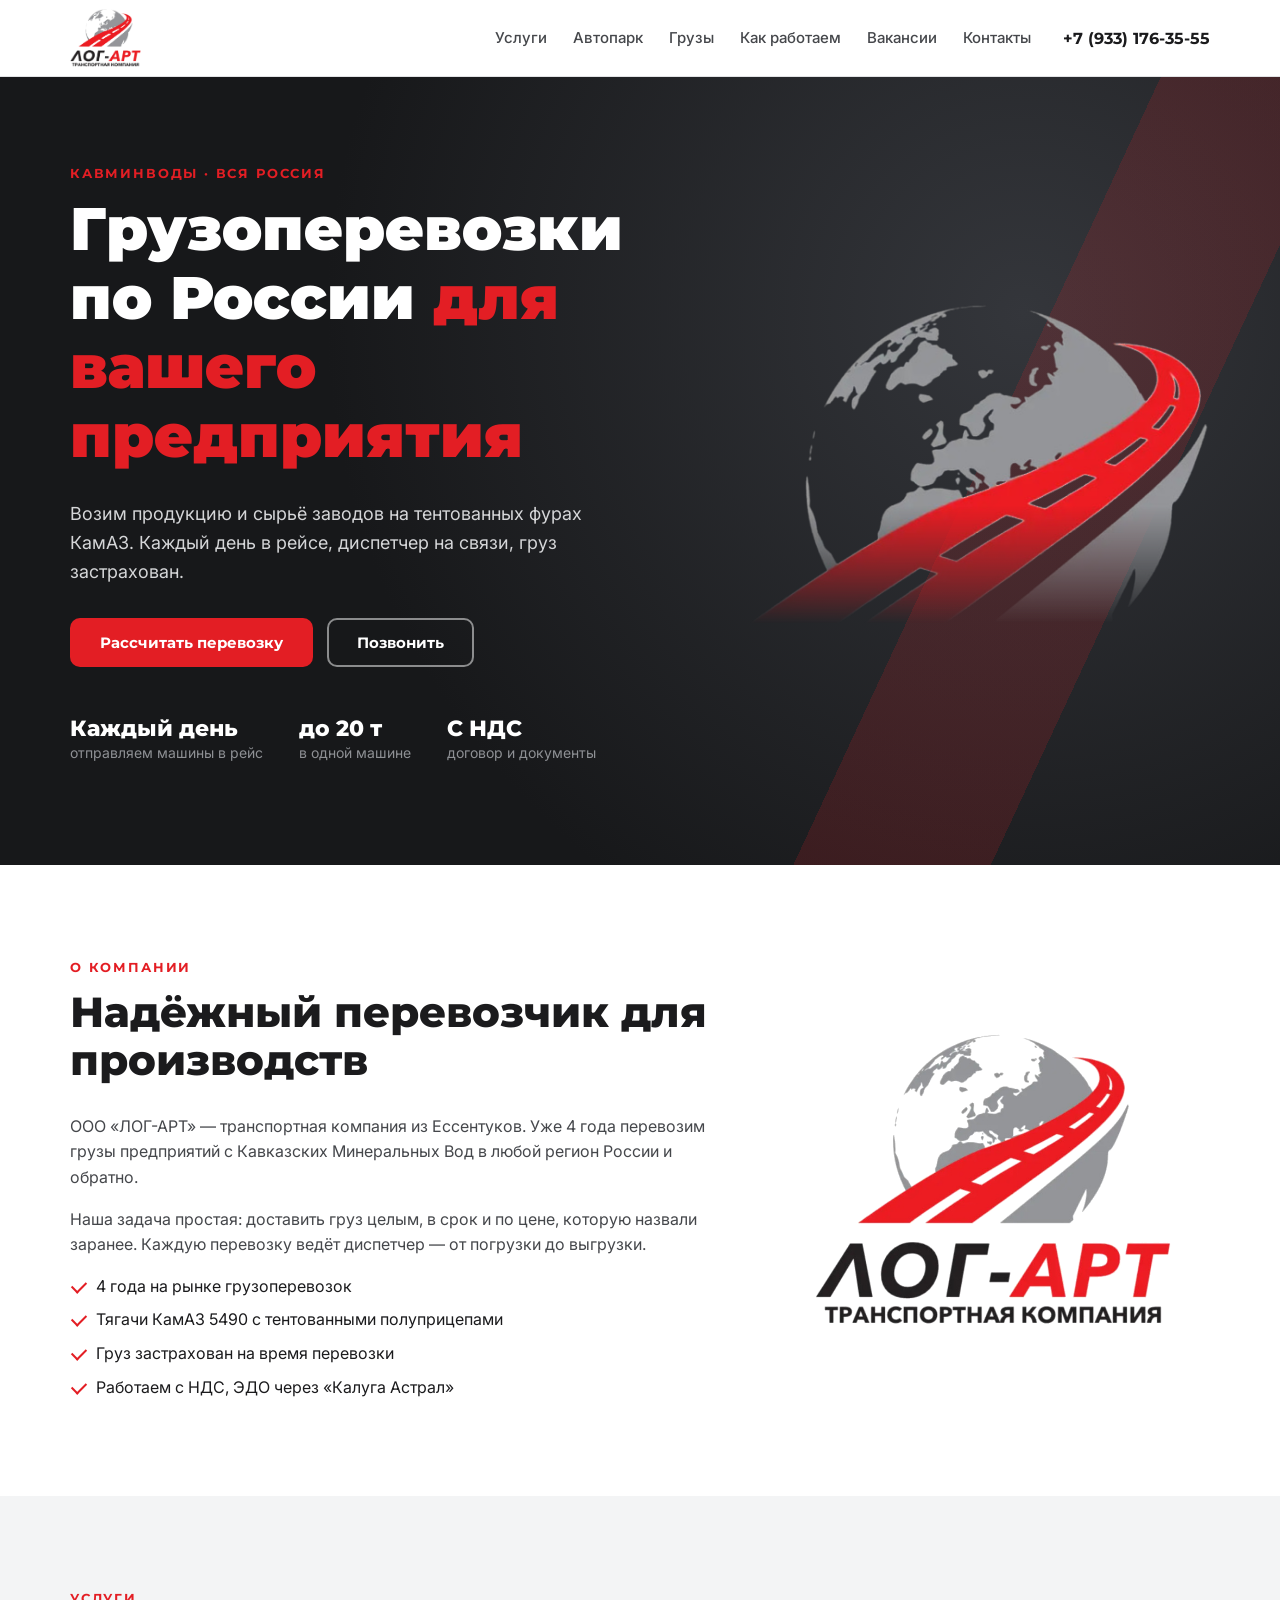
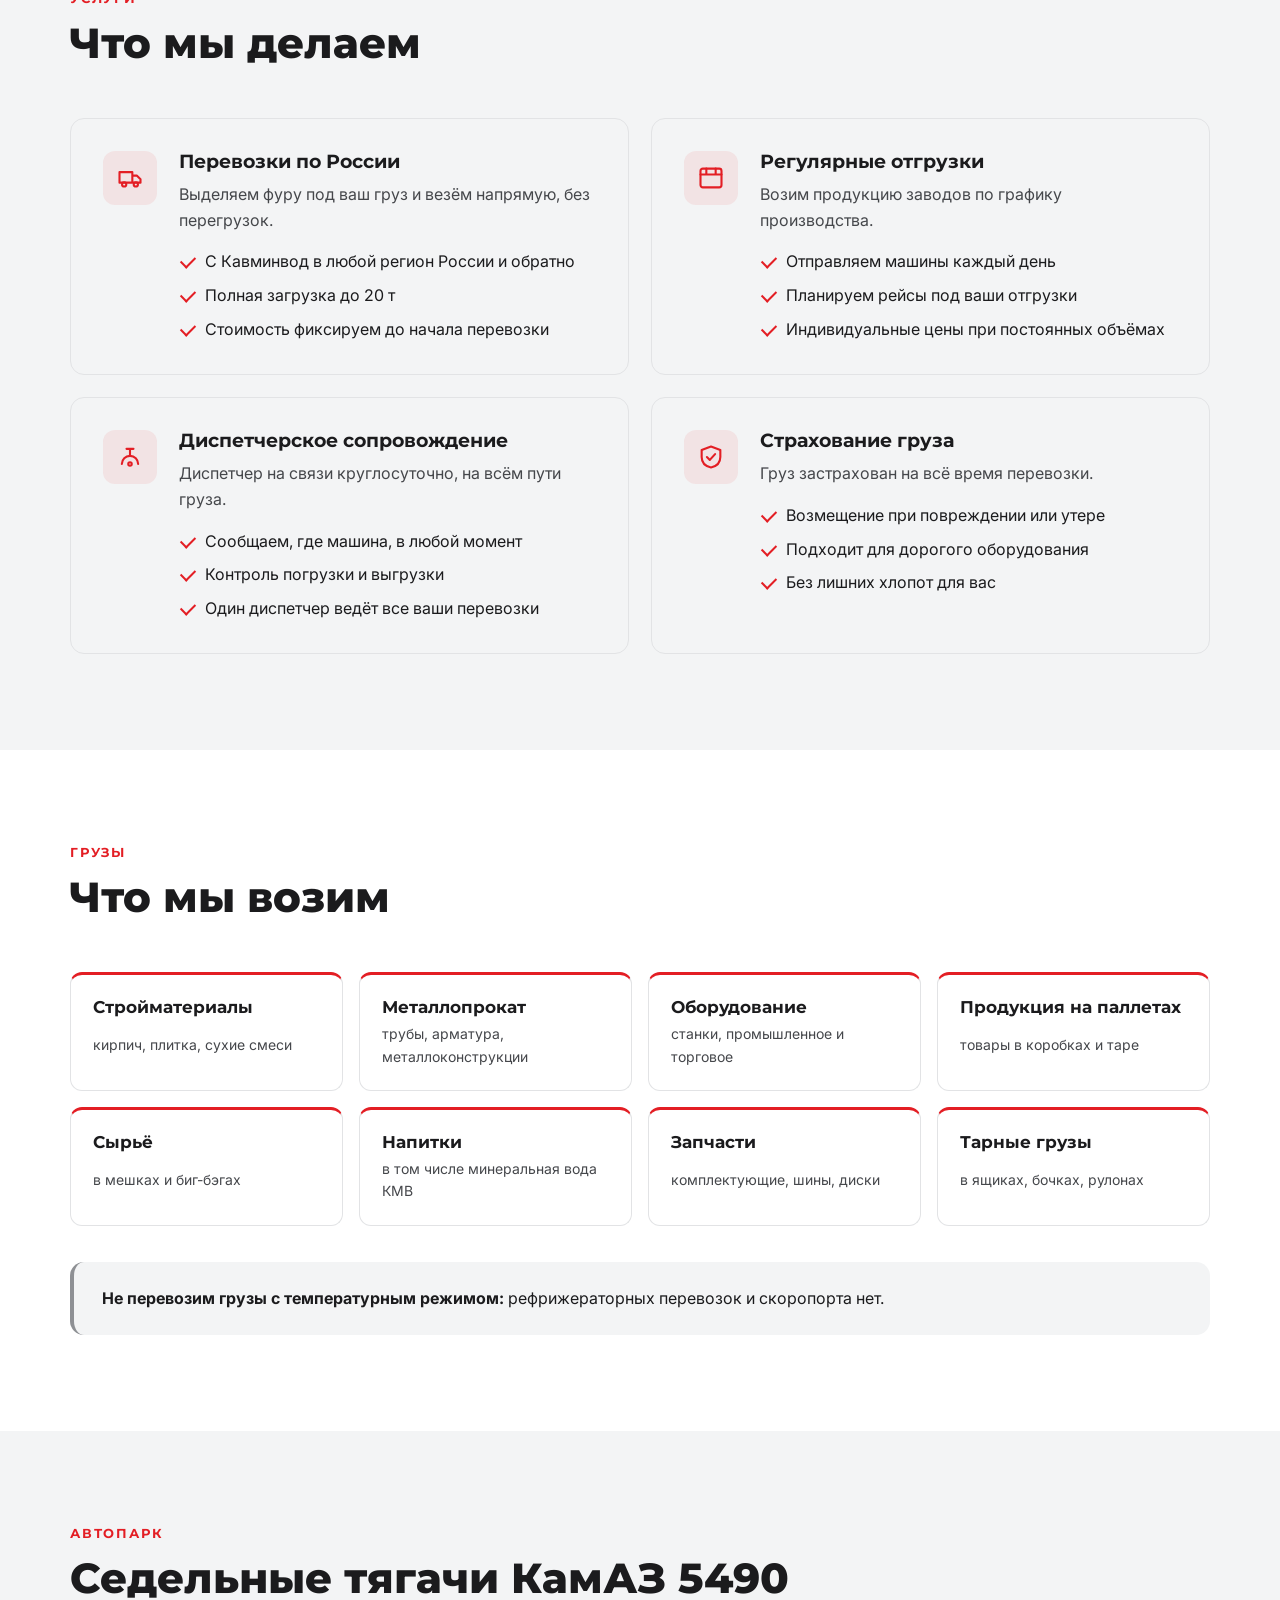
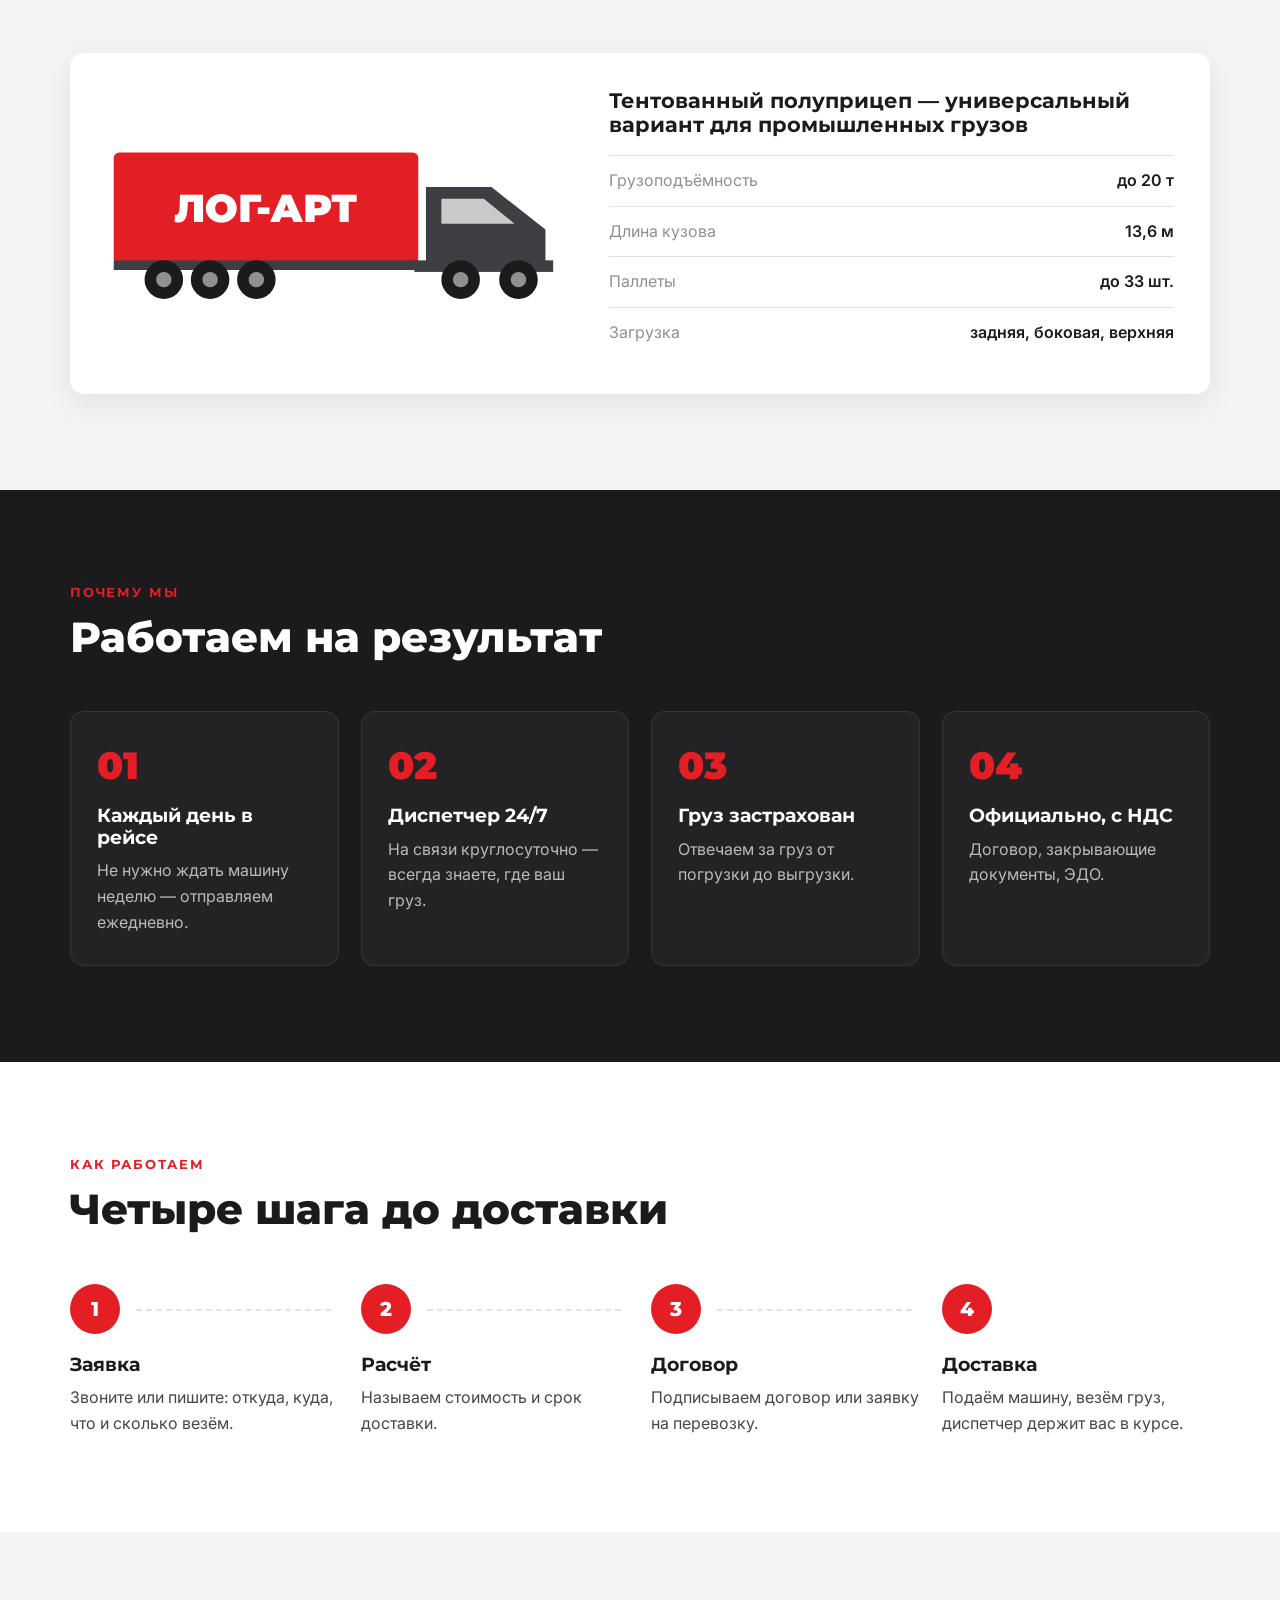
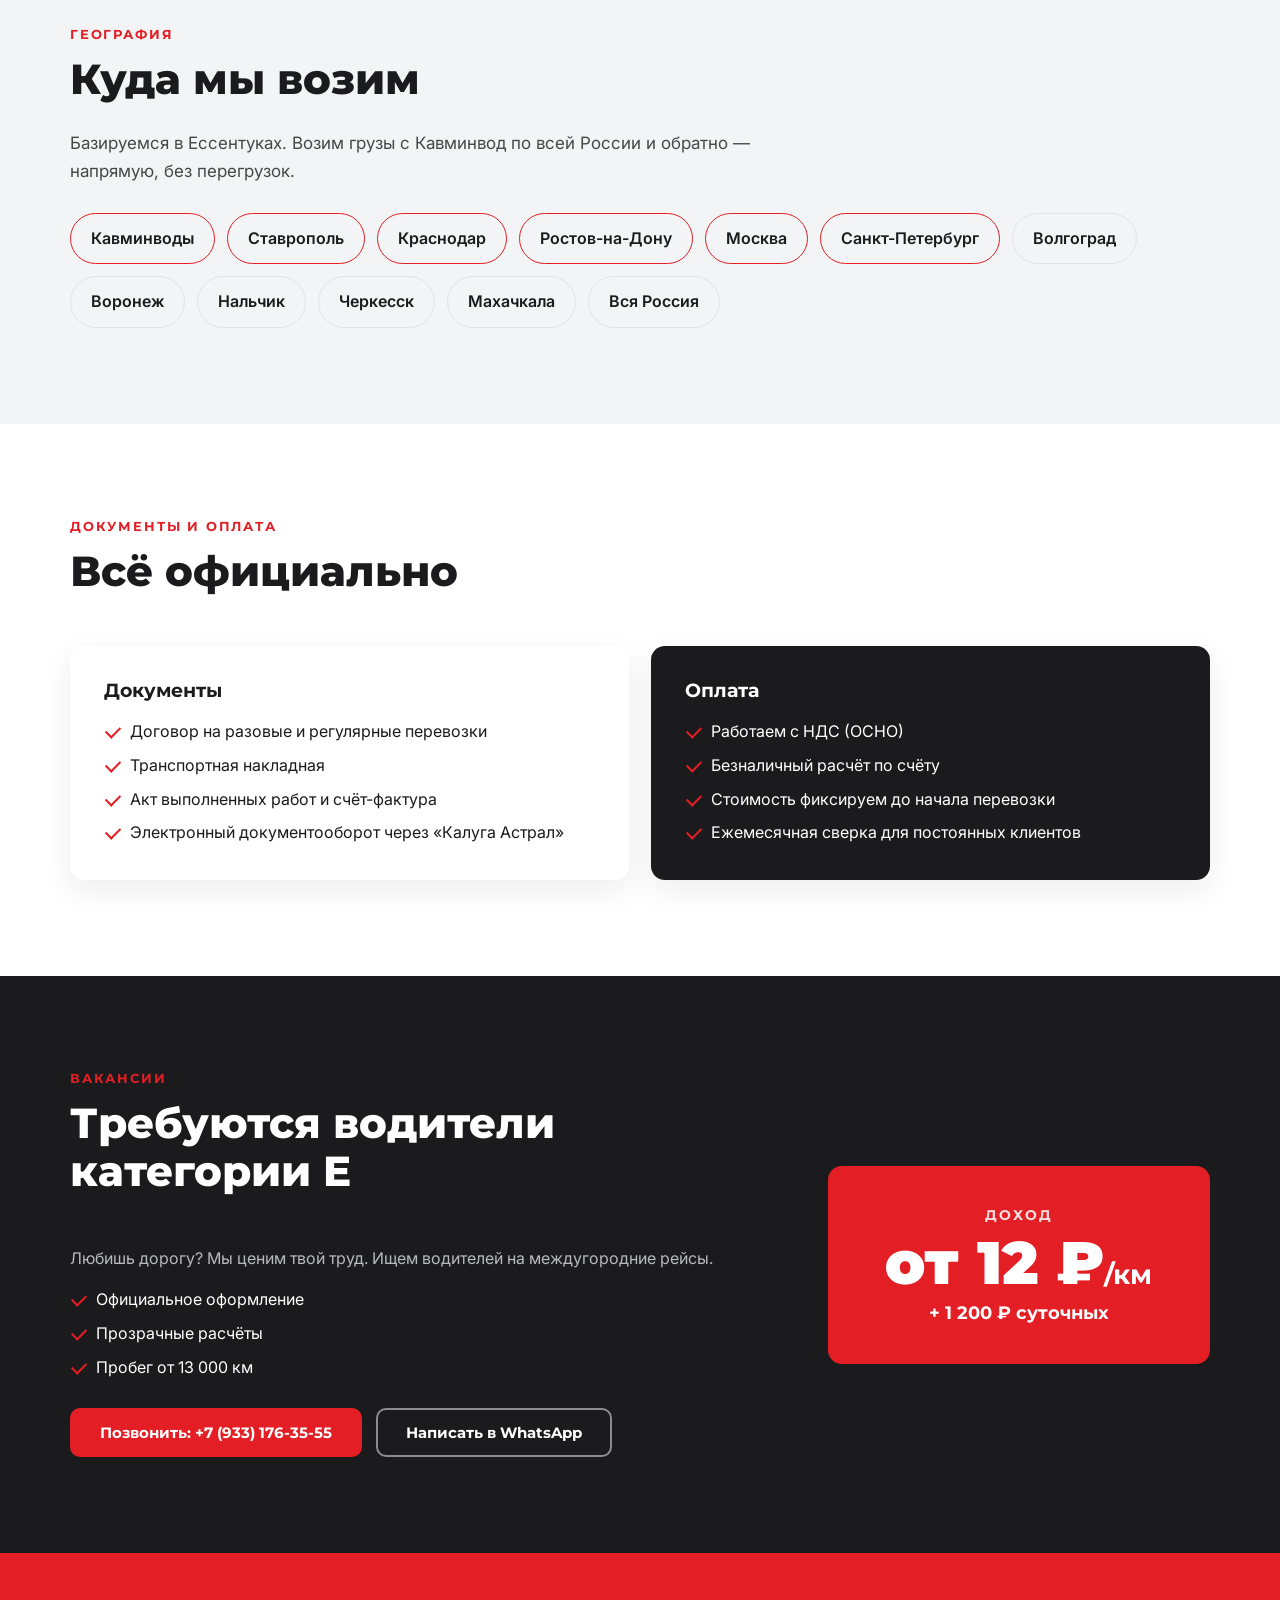
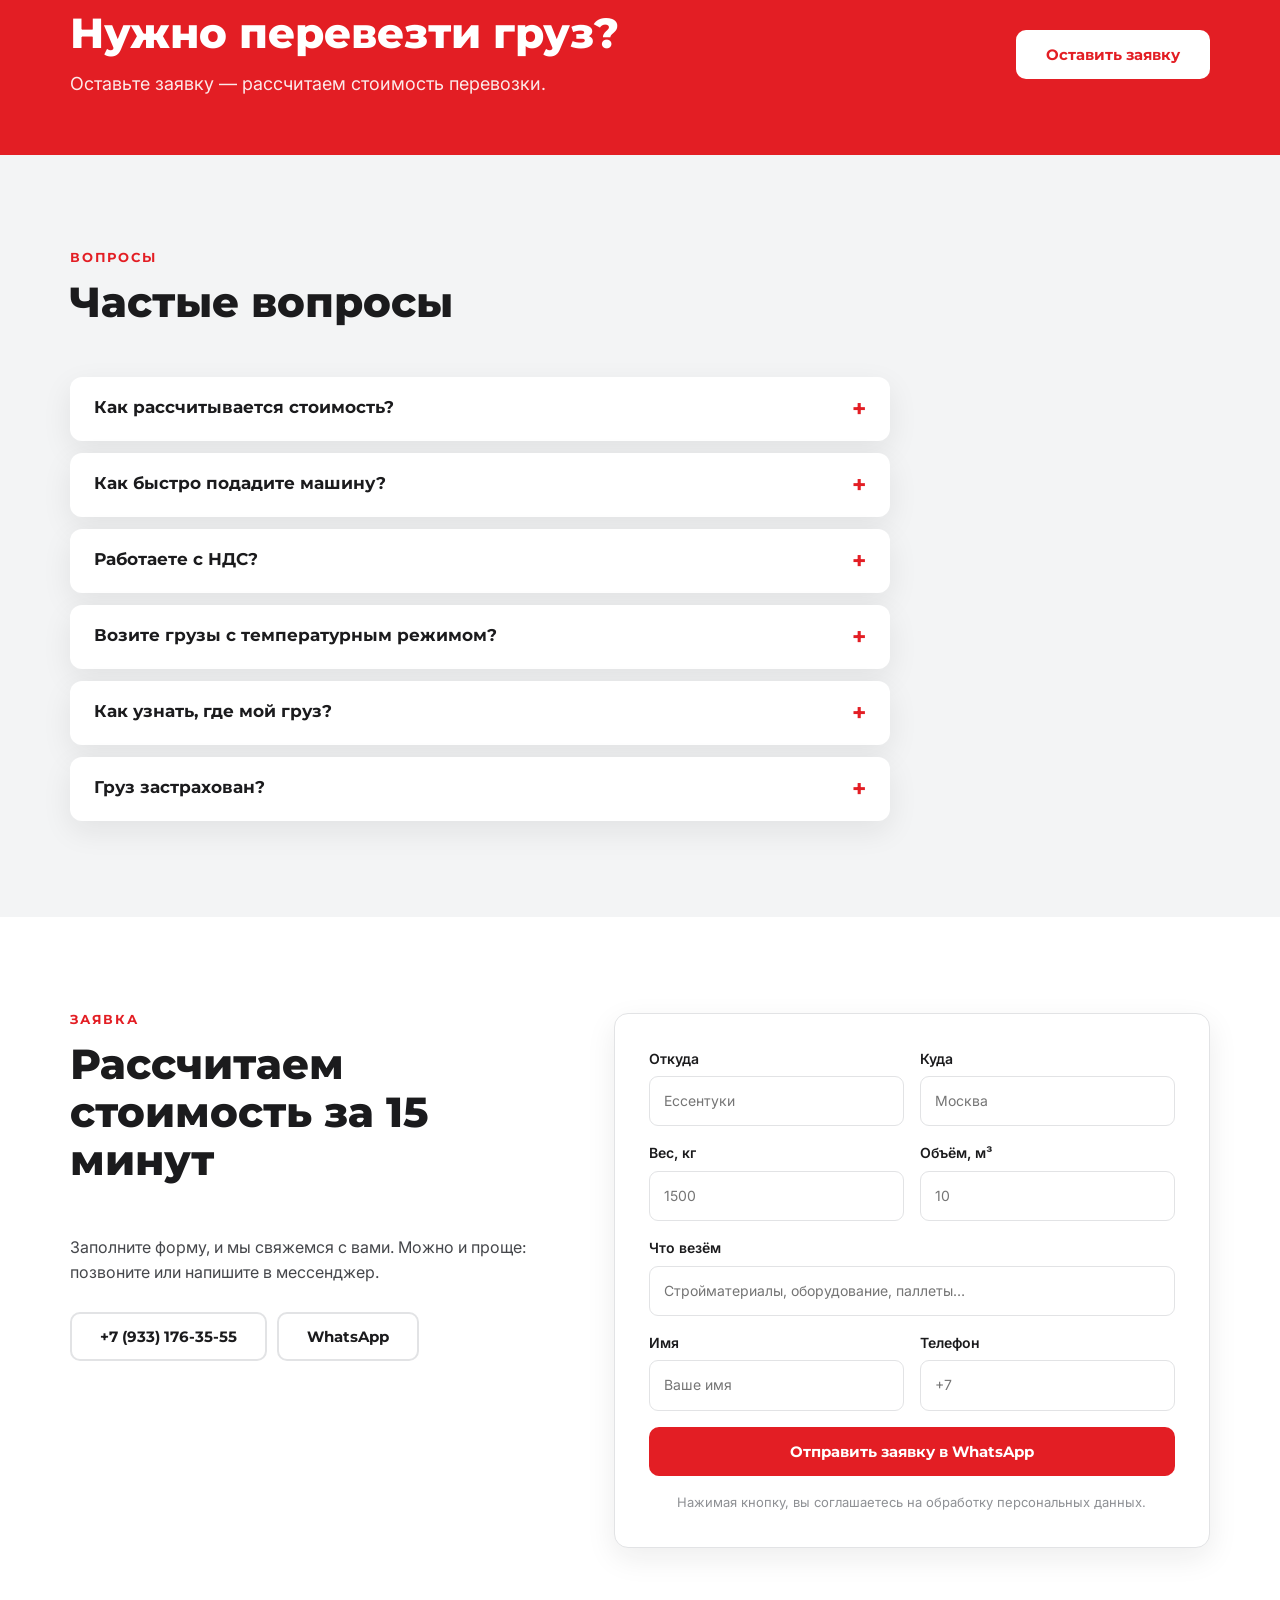
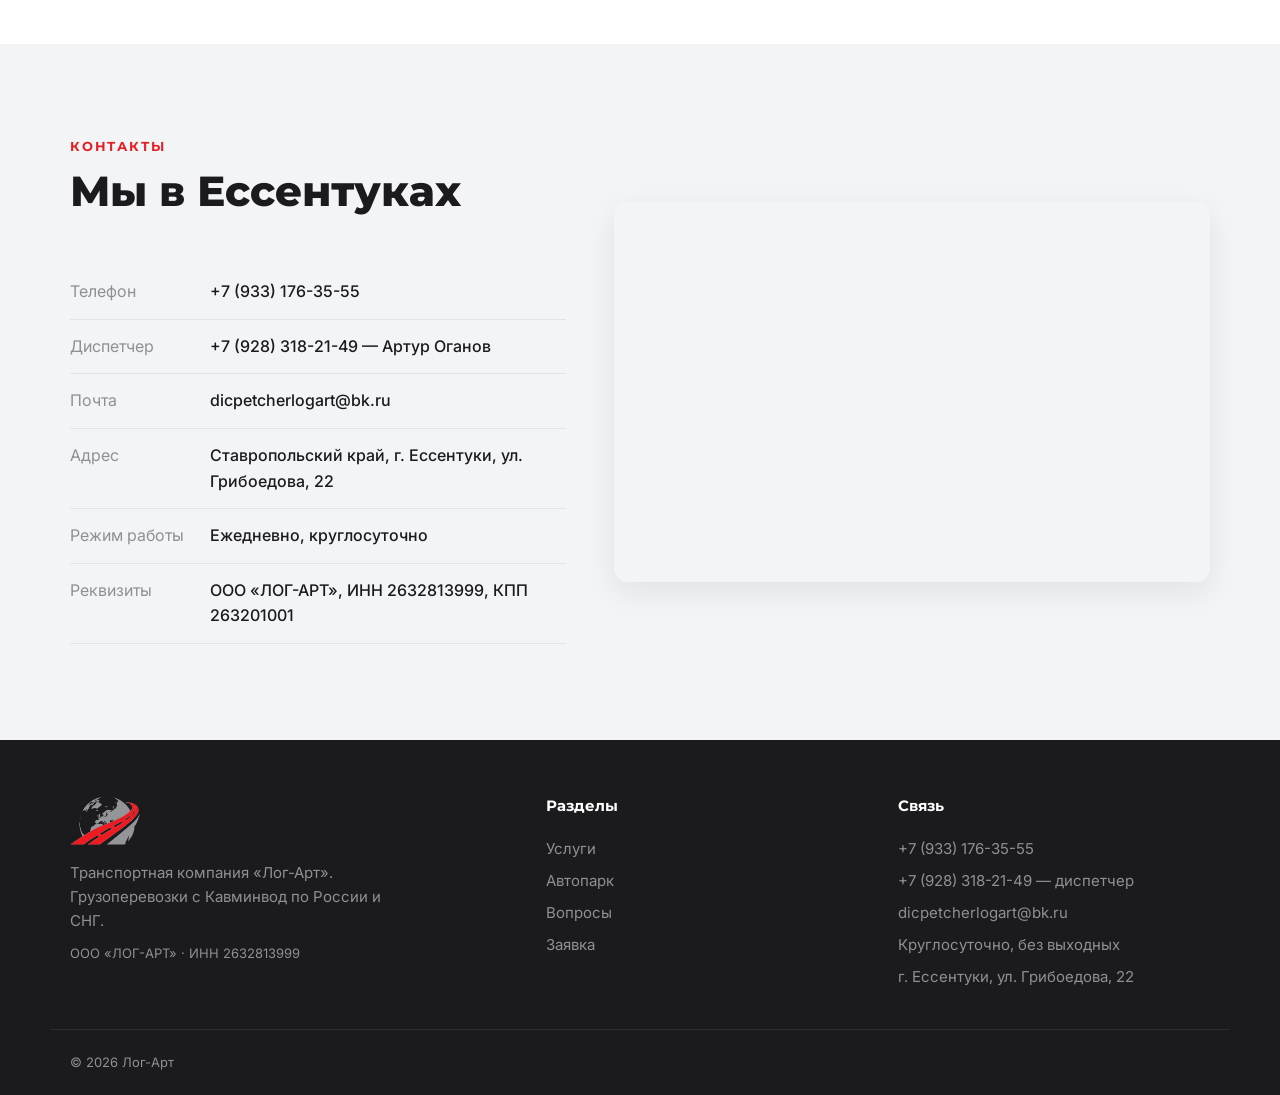
==== commit 3d8a164f: "Контакты диспетчера, почта, режим работы 24/7 и 4 года на рынке Co-Authored-By: Claude Opus 5.5 <nor" ====
--- a/index.html
+++ b/index.html
@@ -60,10 +60,10 @@
       <div>
         <p class="eyebrow">О компании</p>
         <h2>Надёжный перевозчик для производств</h2>
-        <!-- TODO: дополнить историей компании от клиента -->
-        <p>ООО «ЛОГ-АРТ» — транспортная компания из Ессентуков. Перевозим грузы предприятий с Кавказских Минеральных Вод в любой регион России и обратно.</p>
+        <p>ООО «ЛОГ-АРТ» — транспортная компания из Ессентуков. Уже 4 года перевозим грузы предприятий с Кавказских Минеральных Вод в любой регион России и обратно.</p>
         <p>Наша задача простая: доставить груз целым, в срок и по цене, которую назвали заранее. Каждую перевозку ведёт диспетчер — от погрузки до выгрузки.</p>
         <ul class="checks">
+          <li>4 года на рынке грузоперевозок</li>
           <li>Тягачи КамАЗ 5490 с тентованными полуприцепами</li>
           <li>Груз застрахован на время перевозки</li>
           <li>Работаем с НДС, ЭДО через «Калуга Астрал»</li>
@@ -98,7 +98,7 @@
           <div class="card__icon"><svg viewBox="0 0 24 24"><path d="M5 18a7 7 0 0 1 14 0"/><path d="M12 11V5M9 5h6"/><circle cx="12" cy="18" r="1.5"/></svg></div>
           <div>
             <h3>Диспетчерское сопровождение</h3>
-            <p>Диспетчер на связи на всём пути груза.</p>
+            <p>Диспетчер на связи круглосуточно, на всём пути груза.</p>
             <ul class="checks"><li>Сообщаем, где машина, в любой момент</li><li>Контроль погрузки и выгрузки</li><li>Один диспетчер ведёт все ваши перевозки</li></ul>
           </div>
         </article>
@@ -169,7 +169,7 @@
       <h2>Работаем на результат</h2>
       <div class="why">
         <div class="why__item"><span class="why__num">01</span><h3>Каждый день в рейсе</h3><p>Не нужно ждать машину неделю — отправляем ежедневно.</p></div>
-        <div class="why__item"><span class="why__num">02</span><h3>Диспетчер на связи</h3><p>Всегда знаете, где ваш груз.</p></div>
+        <div class="why__item"><span class="why__num">02</span><h3>Диспетчер 24/7</h3><p>На связи круглосуточно — всегда знаете, где ваш груз.</p></div>
         <div class="why__item"><span class="why__num">03</span><h3>Груз застрахован</h3><p>Отвечаем за груз от погрузки до выгрузки.</p></div>
         <div class="why__item"><span class="why__num">04</span><h3>Официально, с НДС</h3><p>Договор, закрывающие документы, ЭДО.</p></div>
       </div>
@@ -272,7 +272,7 @@
         <details><summary>Как быстро подадите машину?</summary><p>Мы отправляем машины в рейс каждый день, поэтому согласуем ближайшую удобную дату погрузки.</p></details>
         <details><summary>Работаете с НДС?</summary><p>Да. Работаем на ОСНО, с НДС, по договору. Предоставляем все закрывающие документы, есть ЭДО.</p></details>
         <details><summary>Возите грузы с температурным режимом?</summary><p>Нет, рефрижераторных перевозок и скоропорта у нас нет. Возим грузы в тентованных полуприцепах.</p></details>
-        <details><summary>Как узнать, где мой груз?</summary><p>Позвоните диспетчеру — он сообщит, где машина, в любой момент.</p></details>
+        <details><summary>Как узнать, где мой груз?</summary><p>Позвоните диспетчеру по номеру <a href="tel:+79283182149">+7 (928) 318-21-49</a> — он на связи круглосуточно и сообщит, где машина.</p></details>
         <details><summary>Груз застрахован?</summary><p>Да, груз застрахован на всё время перевозки.</p></details>
       </div>
     </div>
@@ -314,11 +314,12 @@
       <div>
         <p class="eyebrow">Контакты</p>
         <h2>Мы в Ессентуках</h2>
-        <!-- TODO: уточнить у клиента почту и режим работы -->
         <ul class="contacts__list">
           <li><span>Телефон</span><a href="tel:+79331763555">+7 (933) 176-35-55</a></li>
+          <li><span>Диспетчер</span><div><a href="tel:+79283182149">+7 (928) 318-21-49</a> — Артур Оганов</div></li>
+          <li><span>Почта</span><a href="mailto:dicpetcherlogart@bk.ru">dicpetcherlogart@bk.ru</a></li>
           <li><span>Адрес</span>Ставропольский край, г. Ессентуки, ул. Грибоедова, 22</li>
-          <li><span>Режим работы</span>Пн–Сб, 9:00–19:00</li>
+          <li><span>Режим работы</span>Ежедневно, круглосуточно</li>
           <li><span>Реквизиты</span>ООО «ЛОГ-АРТ», ИНН 2632813999, КПП 263201001</li>
         </ul>
       </div>
@@ -346,6 +347,9 @@
     <div>
       <h4>Связь</h4>
       <a href="tel:+79331763555">+7 (933) 176-35-55</a>
+      <a href="tel:+79283182149">+7 (928) 318-21-49 — диспетчер</a>
+      <a href="mailto:dicpetcherlogart@bk.ru">dicpetcherlogart@bk.ru</a>
+      <span>Круглосуточно, без выходных</span>
       <span>г. Ессентуки, ул. Грибоедова, 22</span>
     </div>
   </div>
--- a/styles.css
+++ b/styles.css
@@ -91,7 +91,6 @@
 .hero__facts span { font-size: 14px; color: var(--gray); }
 .hero__visual img {
   width: 100%; animation: float 6s ease-in-out infinite;
-  filter: drop-shadow(0 20px 40px rgba(0, 0, 0, .5));
   -webkit-mask-image: linear-gradient(to bottom, #000 62%, transparent 98%);
   mask-image: linear-gradient(to bottom, #000 62%, transparent 98%);
 }
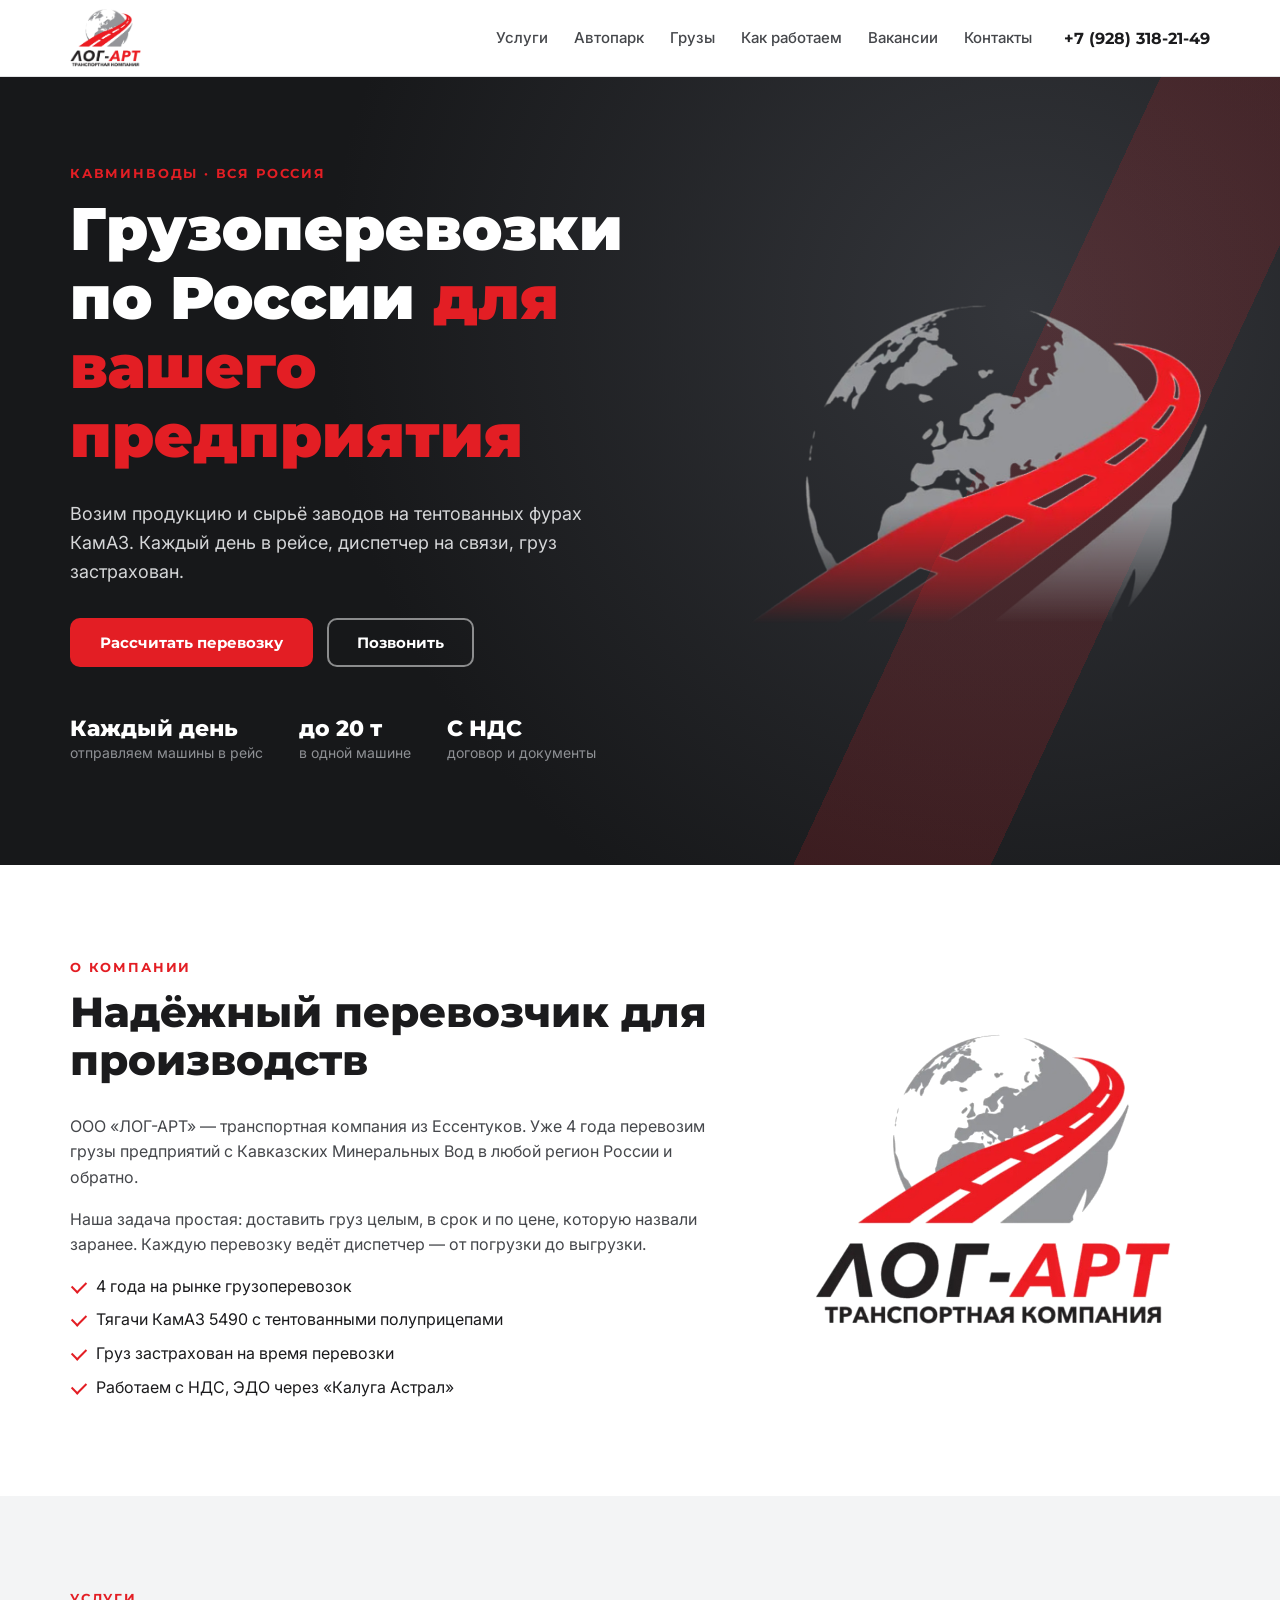
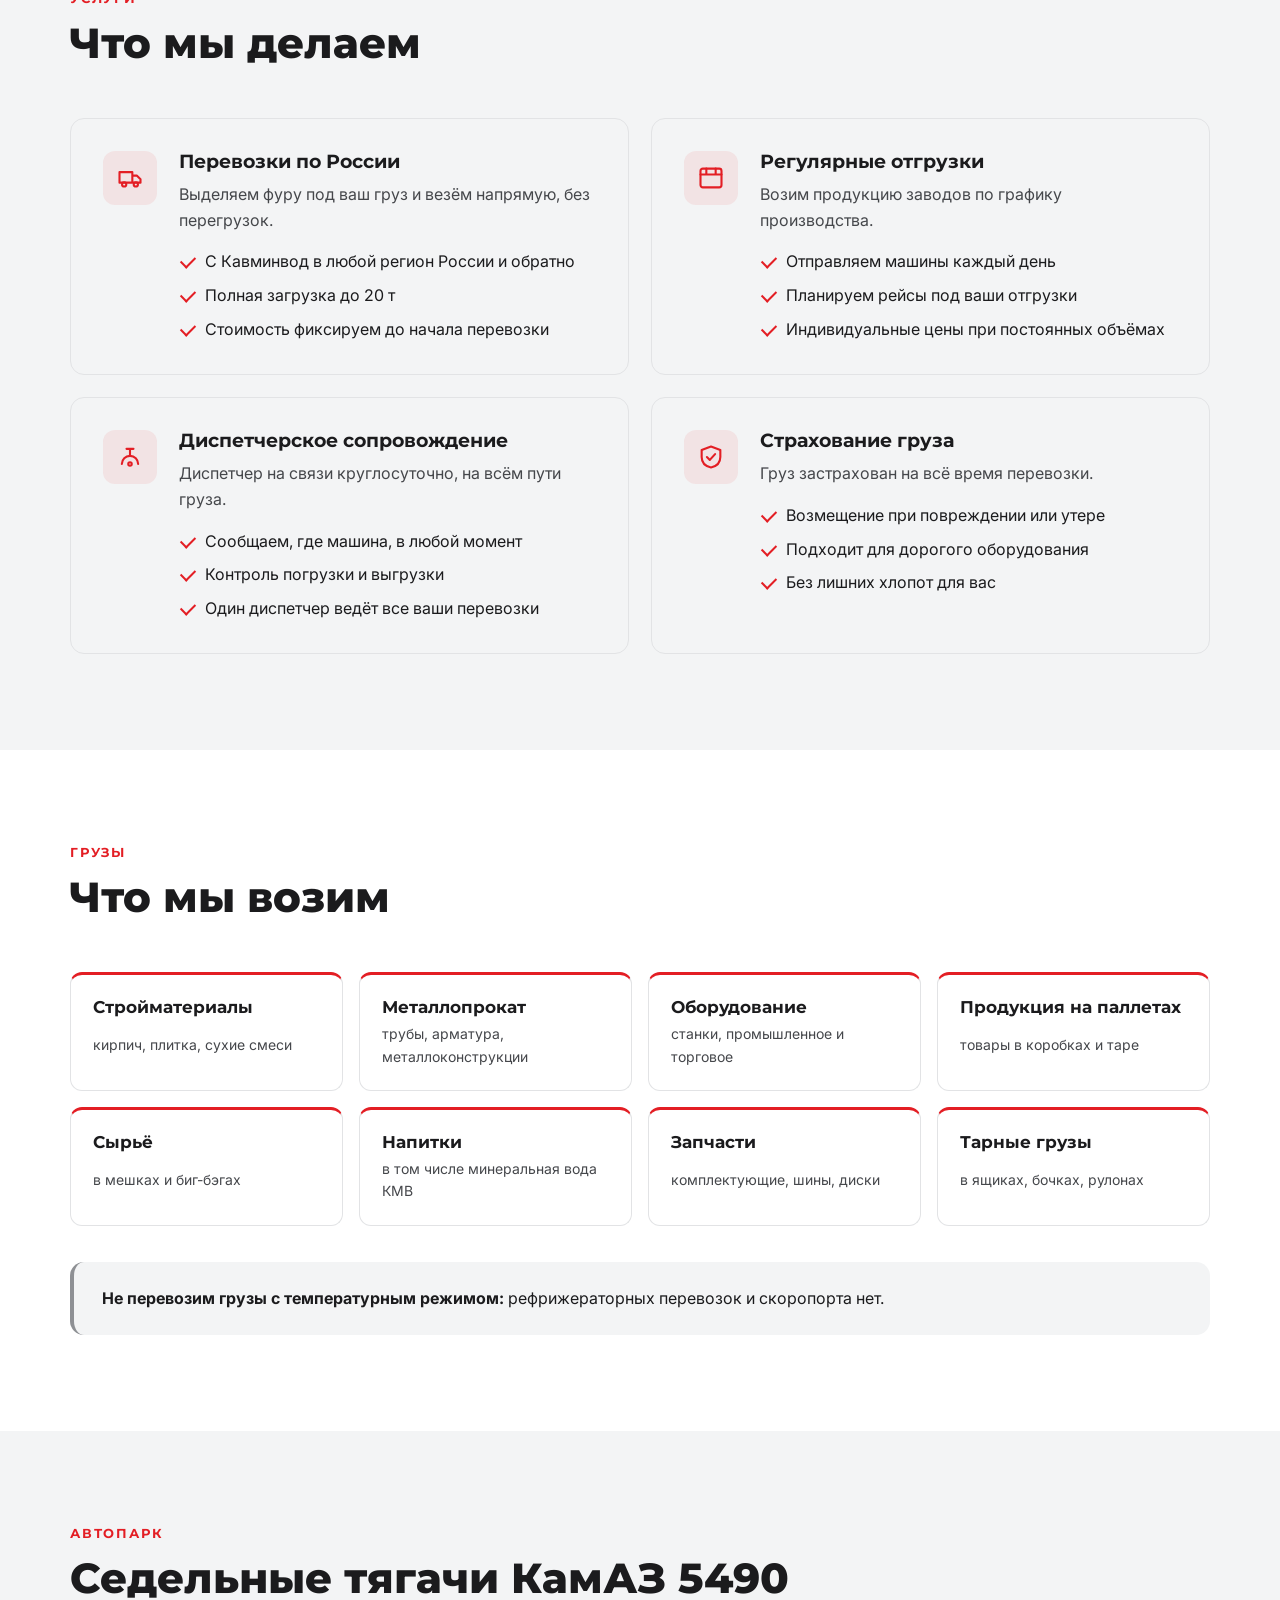
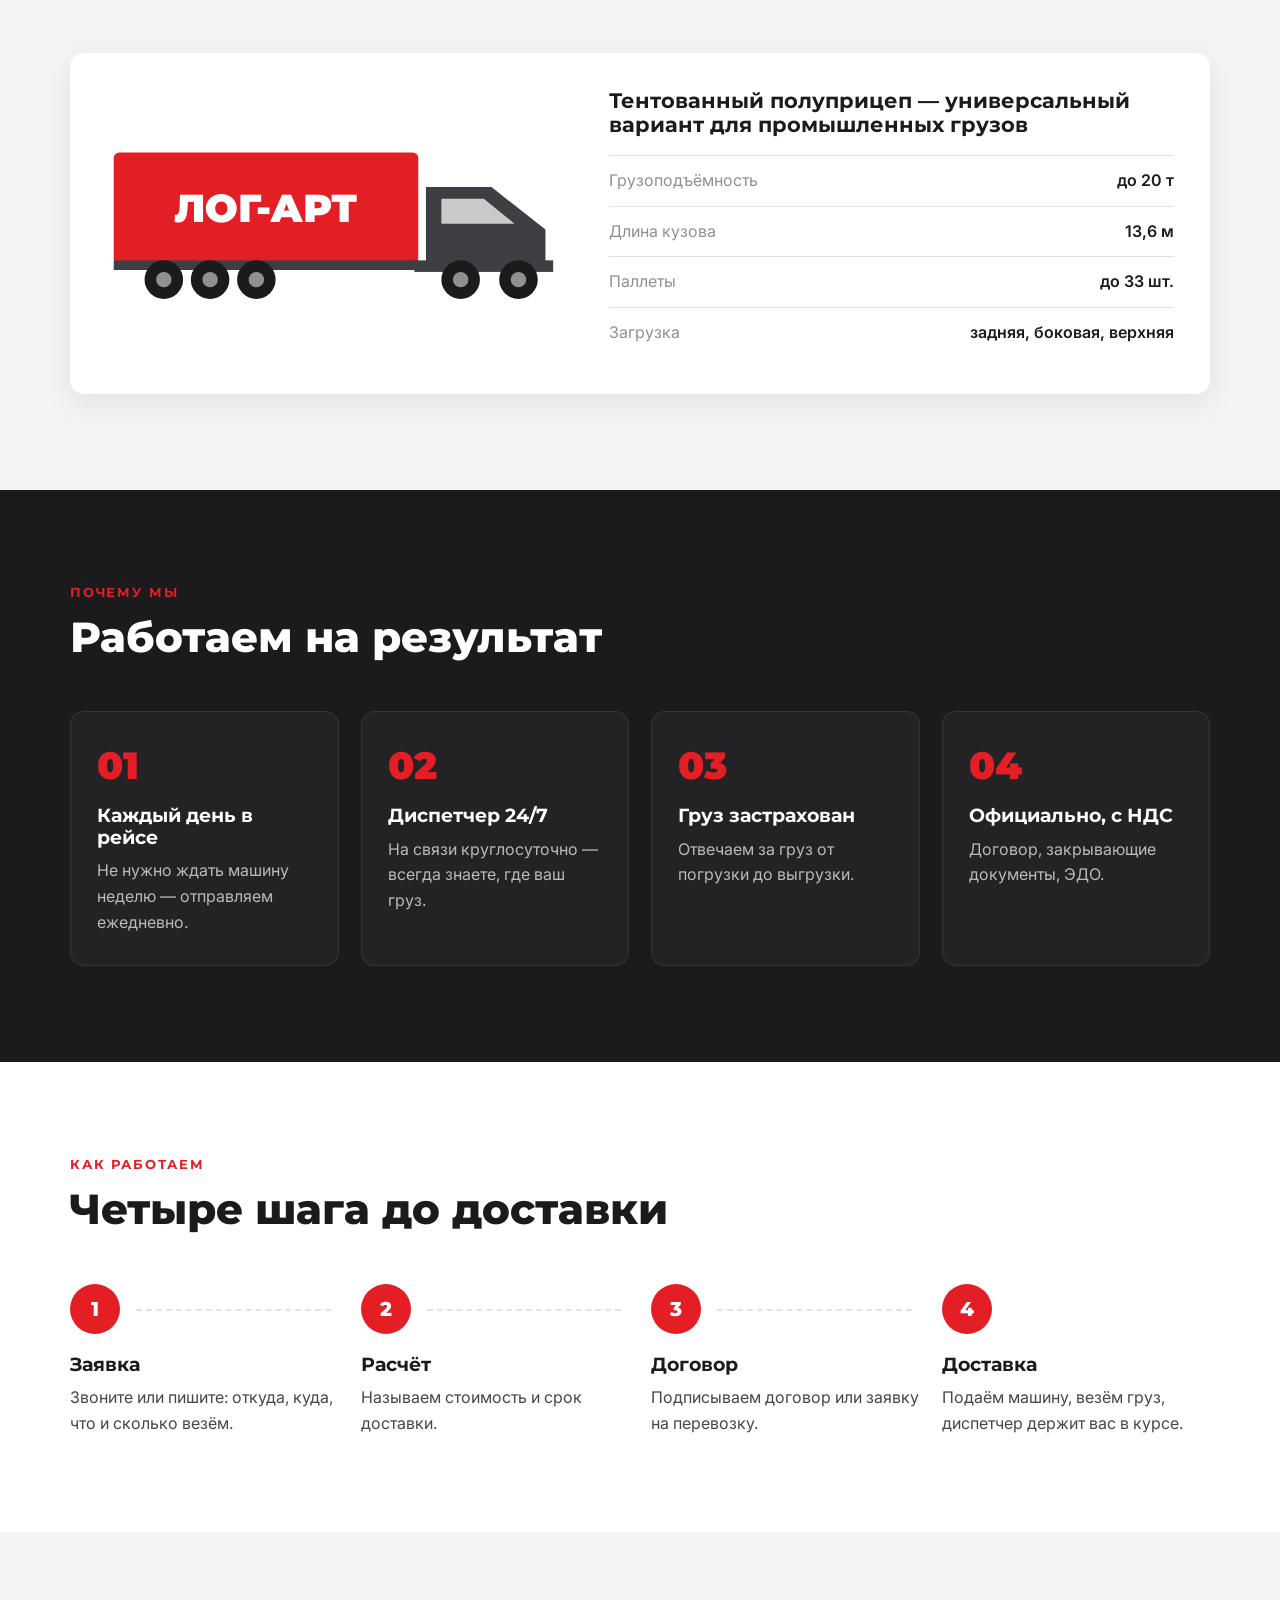
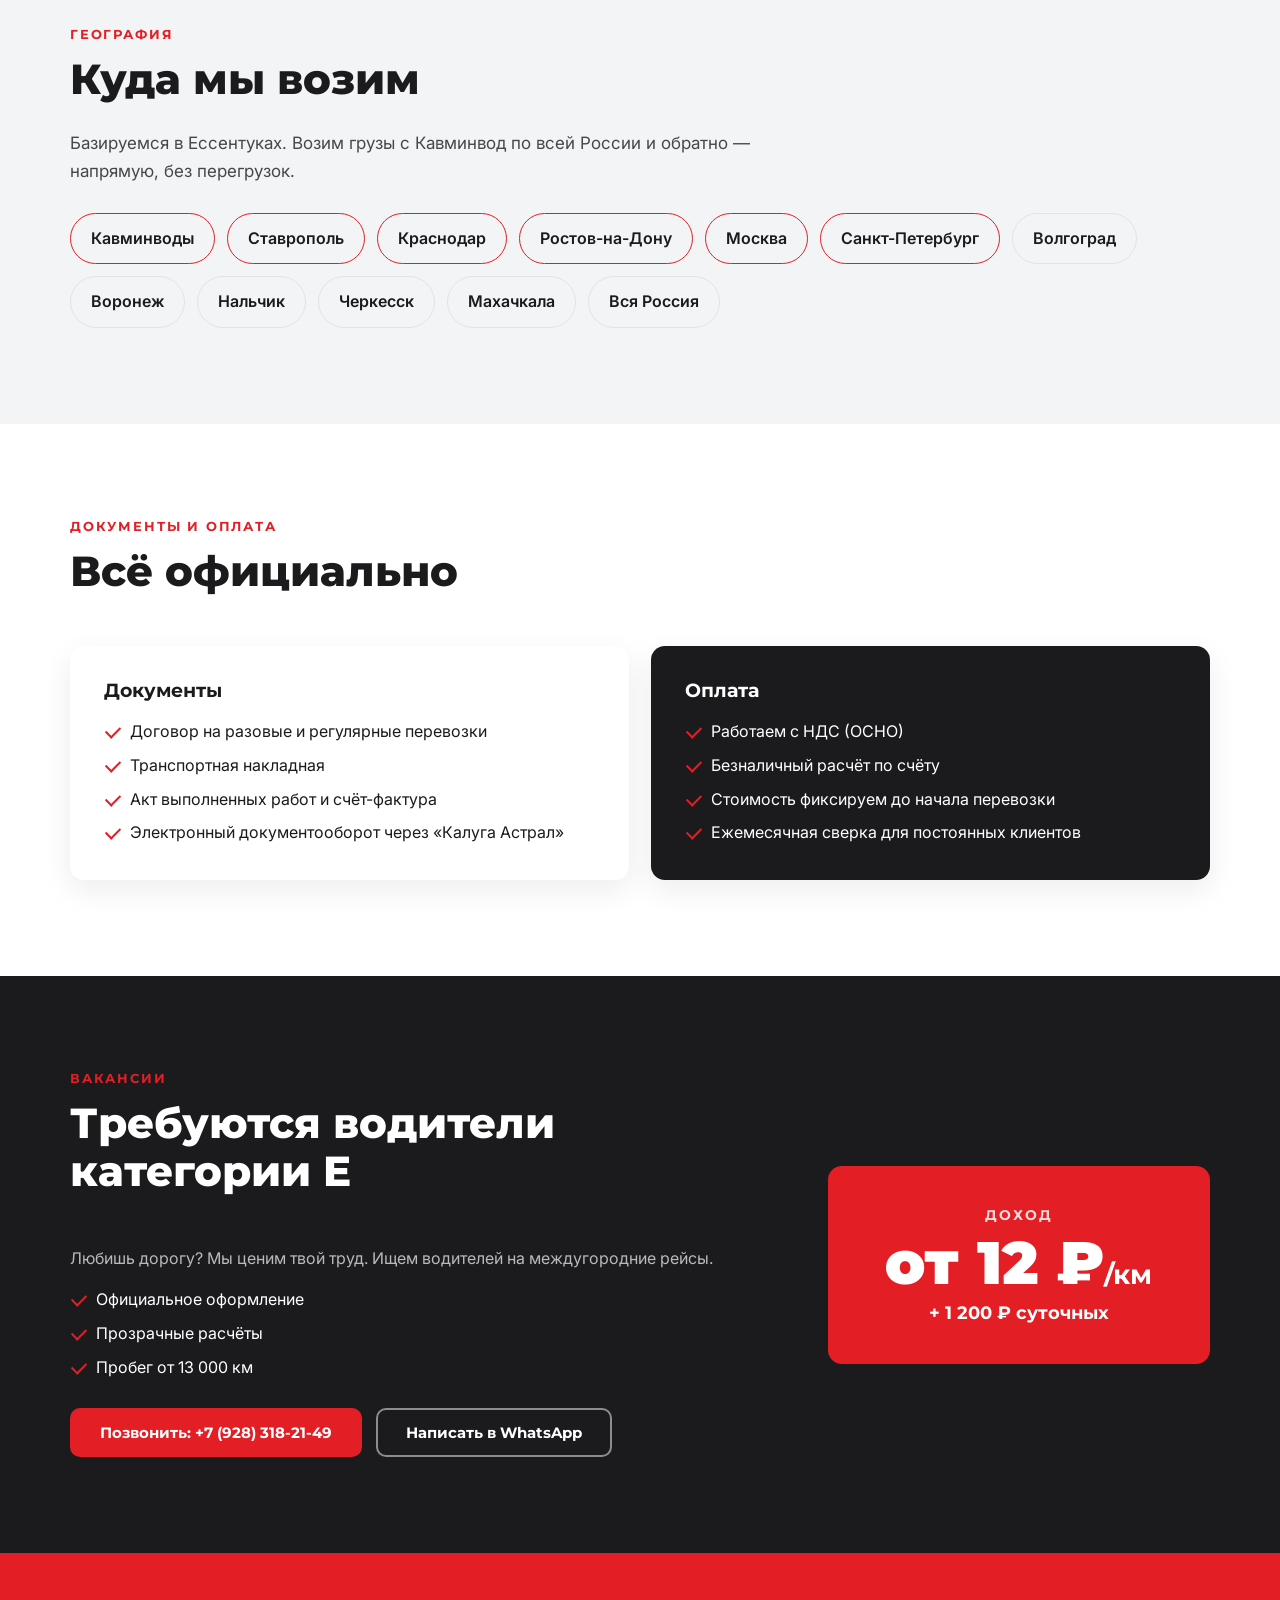
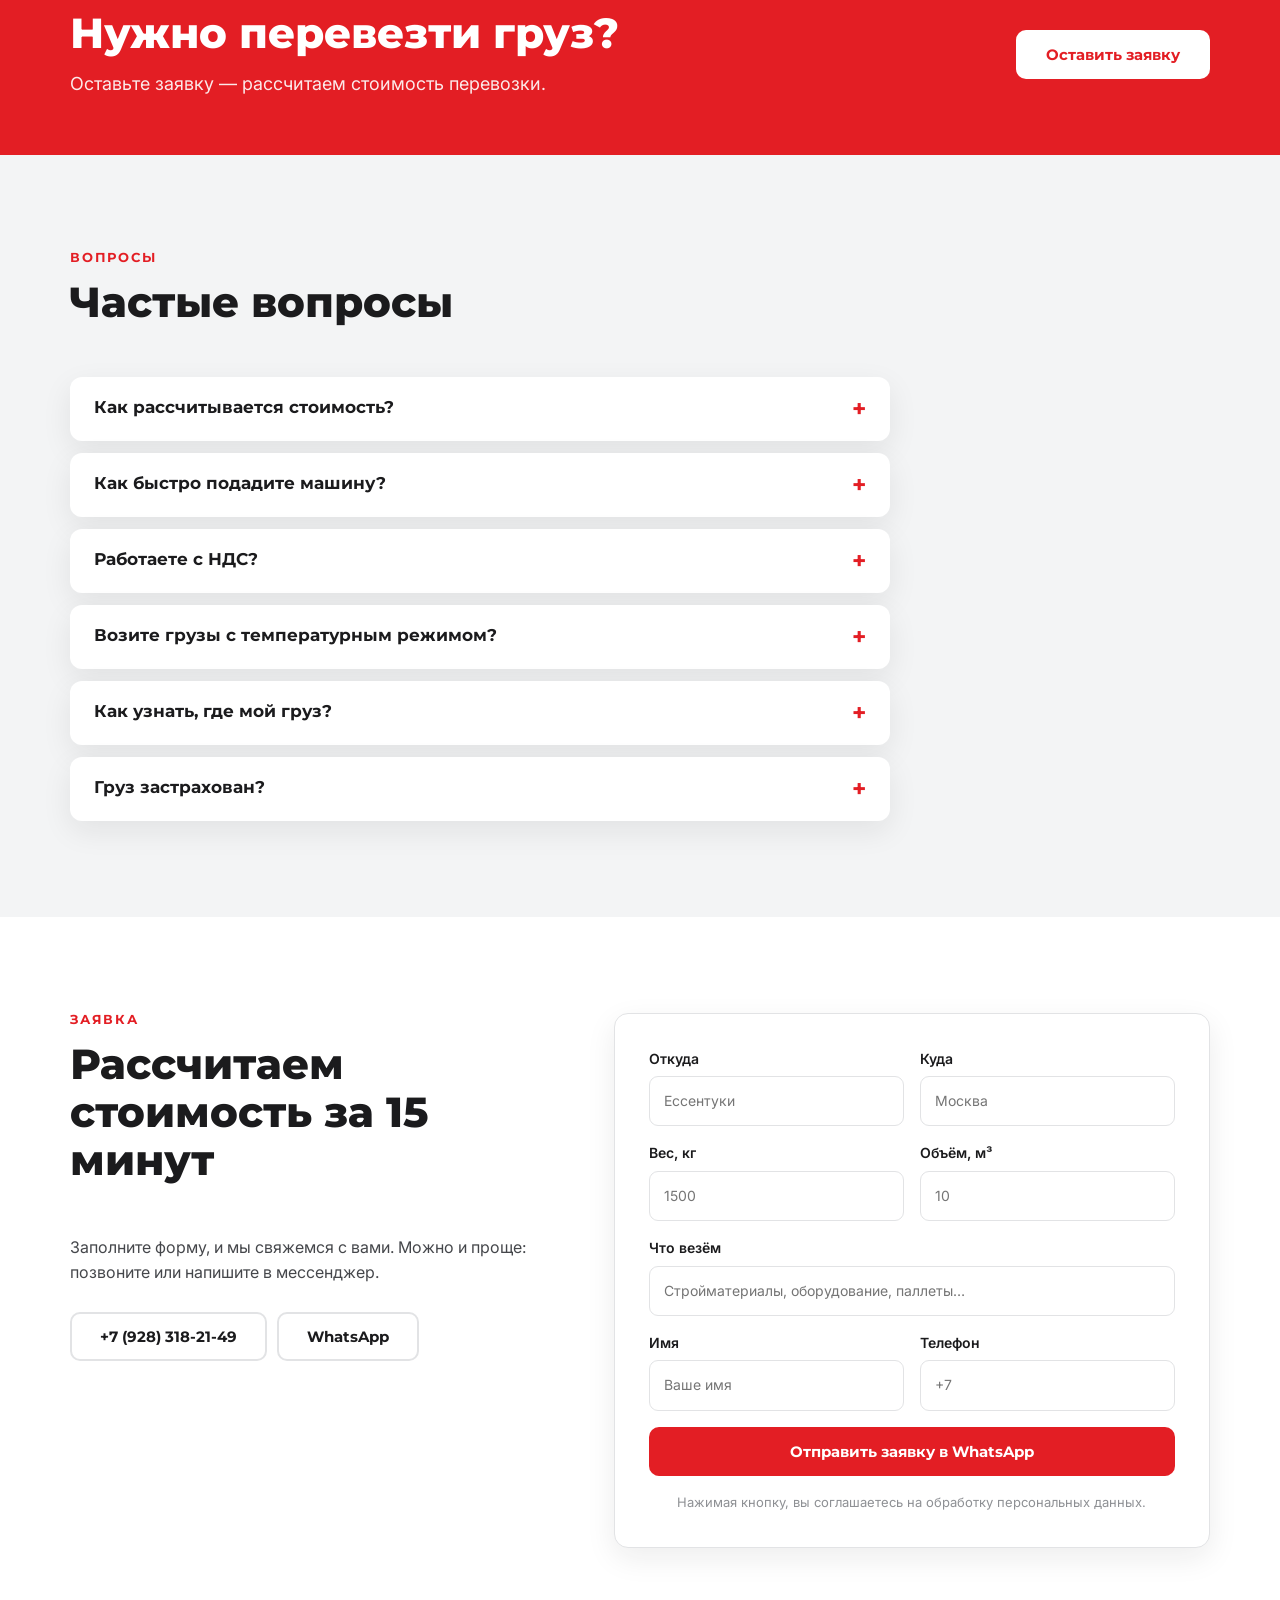
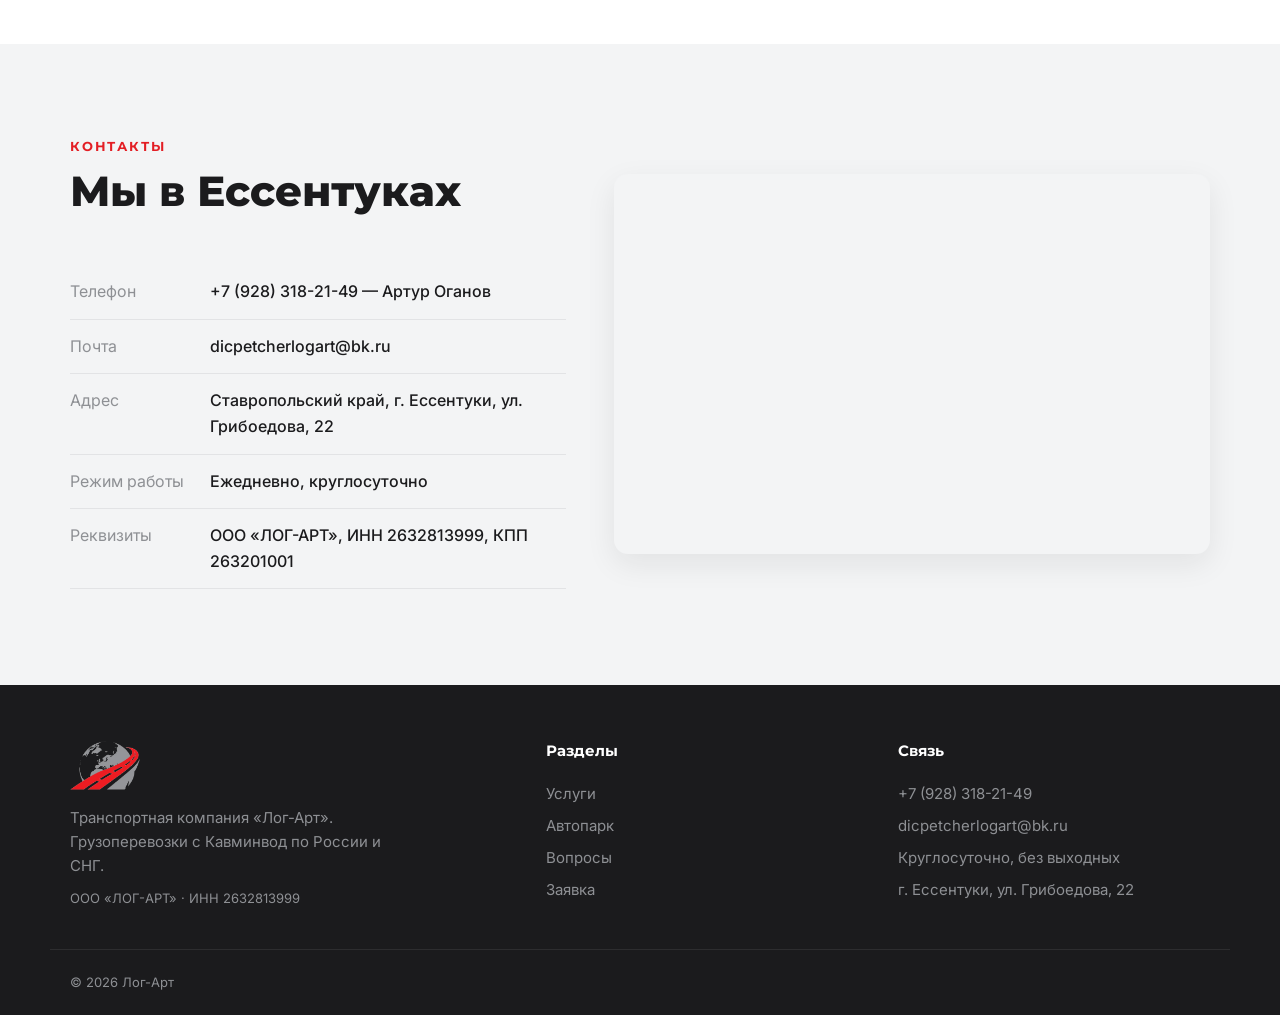
==== commit 74340998: "Основной номер заменён на +7 (928) 318-21-49 (Артур Оганов), WhatsApp на тот же номер Co-Authored-By" ====
--- a/index.html
+++ b/index.html
@@ -26,7 +26,7 @@
       <a href="#jobs">Вакансии</a>
       <a href="#contacts">Контакты</a>
     </nav>
-        <a class="header__phone" href="tel:+79331763555">+7 (933) 176-35-55</a>
+        <a class="header__phone" href="tel:+79283182149">+7 (928) 318-21-49</a>
     <button class="burger" id="burger" aria-label="Открыть меню" aria-expanded="false"><span></span><span></span><span></span></button>
   </div>
 </header>
@@ -41,7 +41,7 @@
         <p class="hero__lead">Возим продукцию и сырьё заводов на тентованных фурах КамАЗ. Каждый день в рейсе, диспетчер на связи, груз застрахован.</p>
         <div class="hero__actions">
           <a href="#request" class="btn btn--primary">Рассчитать перевозку</a>
-          <a href="tel:+79331763555" class="btn btn--ghost">Позвонить</a>
+          <a href="tel:+79283182149" class="btn btn--ghost">Позвонить</a>
         </div>
         <ul class="hero__facts">
           <li><b>Каждый день</b><span>отправляем машины в рейс</span></li>
@@ -241,7 +241,7 @@
           <li>Пробег от 13 000 км</li>
         </ul>
         <div class="hero__actions jobs__actions">
-          <a href="tel:+79331763555" class="btn btn--primary">Позвонить: +7 (933) 176-35-55</a>
+          <a href="tel:+79283182149" class="btn btn--primary">Позвонить: +7 (928) 318-21-49</a>
           <a href="#" class="btn btn--ghost" data-wa-job>Написать в WhatsApp</a>
         </div>
       </div>
@@ -285,7 +285,7 @@
         <h2>Рассчитаем стоимость за 15 минут</h2>
         <p>Заполните форму, и мы свяжемся с вами. Можно и проще: позвоните или напишите в мессенджер.</p>
         <div class="request__links">
-          <a href="tel:+79331763555" class="btn btn--ghost-dark">+7 (933) 176-35-55</a>
+          <a href="tel:+79283182149" class="btn btn--ghost-dark">+7 (928) 318-21-49</a>
           <a href="#" class="btn btn--ghost-dark" data-wa>WhatsApp</a>
         </div>
       </div>
@@ -315,8 +315,7 @@
         <p class="eyebrow">Контакты</p>
         <h2>Мы в Ессентуках</h2>
         <ul class="contacts__list">
-          <li><span>Телефон</span><a href="tel:+79331763555">+7 (933) 176-35-55</a></li>
-          <li><span>Диспетчер</span><div><a href="tel:+79283182149">+7 (928) 318-21-49</a> — Артур Оганов</div></li>
+          <li><span>Телефон</span><div><a href="tel:+79283182149">+7 (928) 318-21-49</a> — Артур Оганов</div></li>
           <li><span>Почта</span><a href="mailto:dicpetcherlogart@bk.ru">dicpetcherlogart@bk.ru</a></li>
           <li><span>Адрес</span>Ставропольский край, г. Ессентуки, ул. Грибоедова, 22</li>
           <li><span>Режим работы</span>Ежедневно, круглосуточно</li>
@@ -346,8 +345,7 @@
     </nav>
     <div>
       <h4>Связь</h4>
-      <a href="tel:+79331763555">+7 (933) 176-35-55</a>
-      <a href="tel:+79283182149">+7 (928) 318-21-49 — диспетчер</a>
+      <a href="tel:+79283182149">+7 (928) 318-21-49</a>
       <a href="mailto:dicpetcherlogart@bk.ru">dicpetcherlogart@bk.ru</a>
       <span>Круглосуточно, без выходных</span>
       <span>г. Ессентуки, ул. Грибоедова, 22</span>
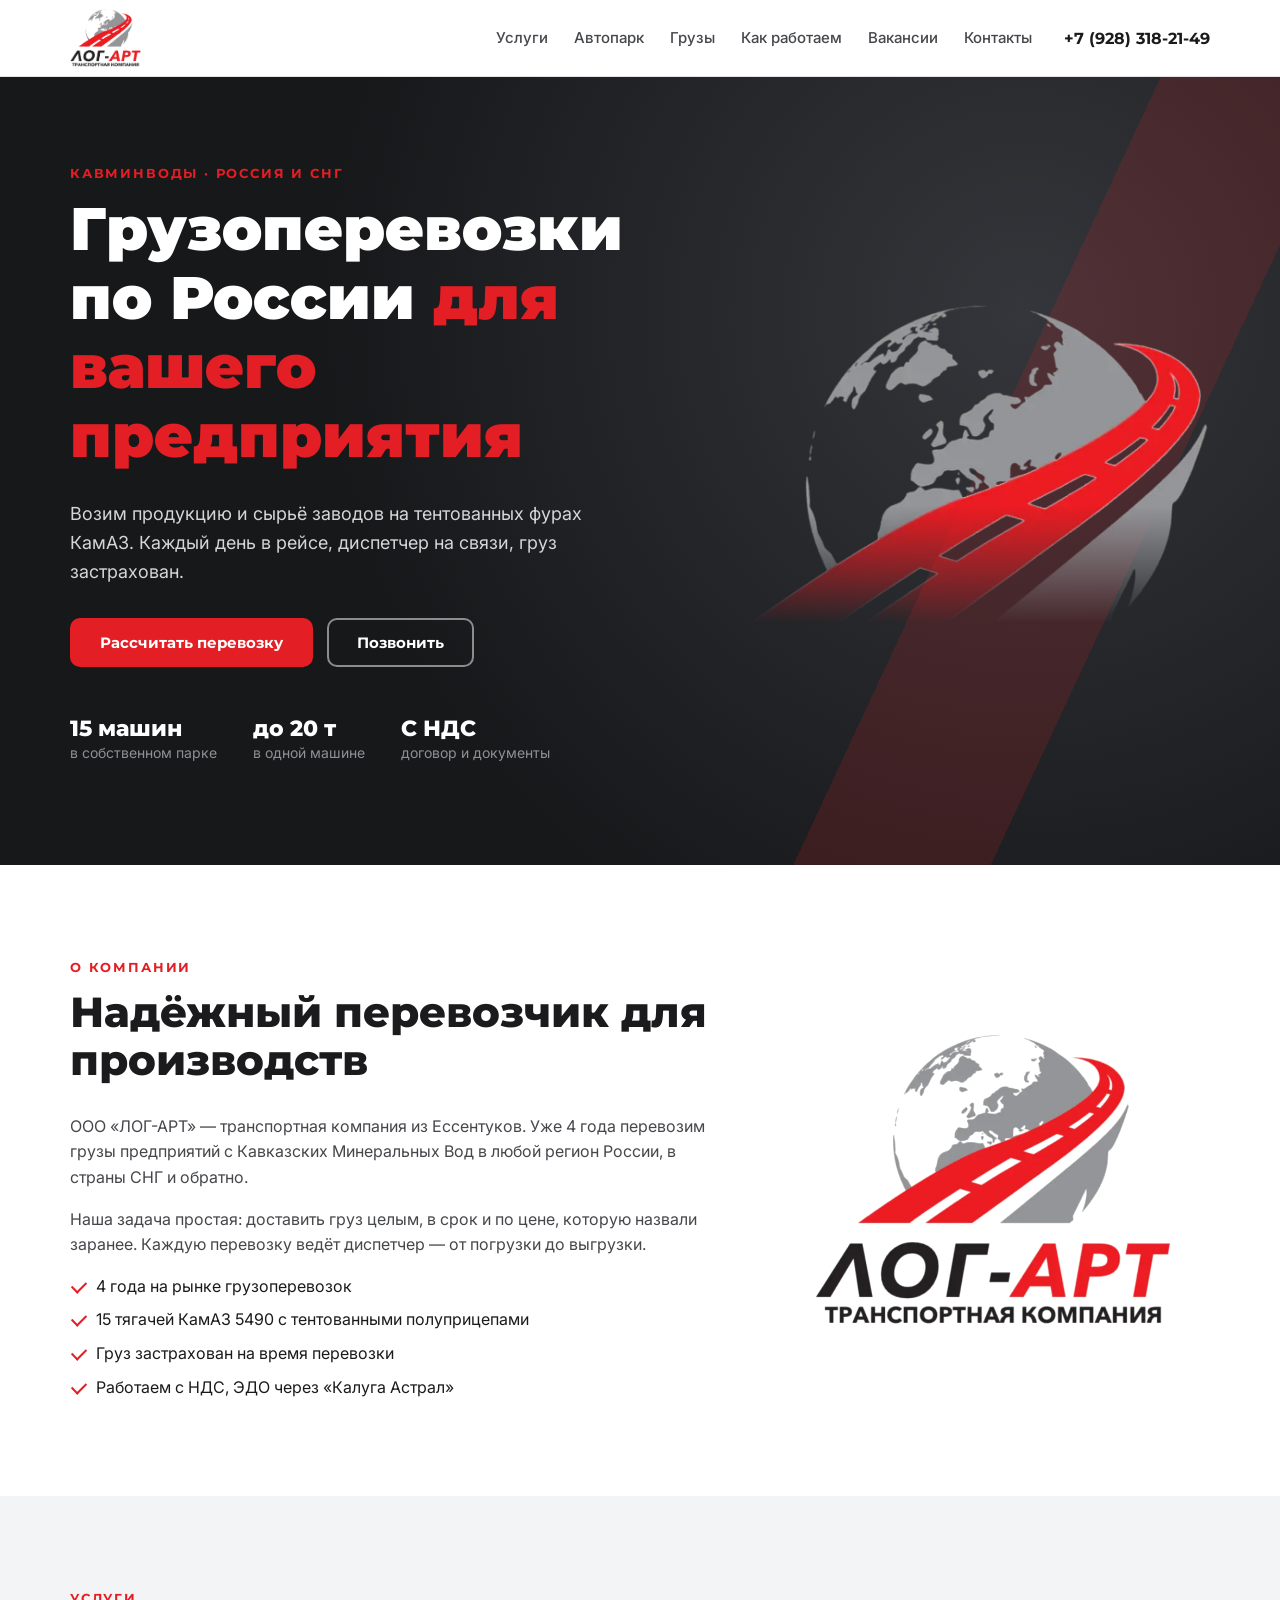
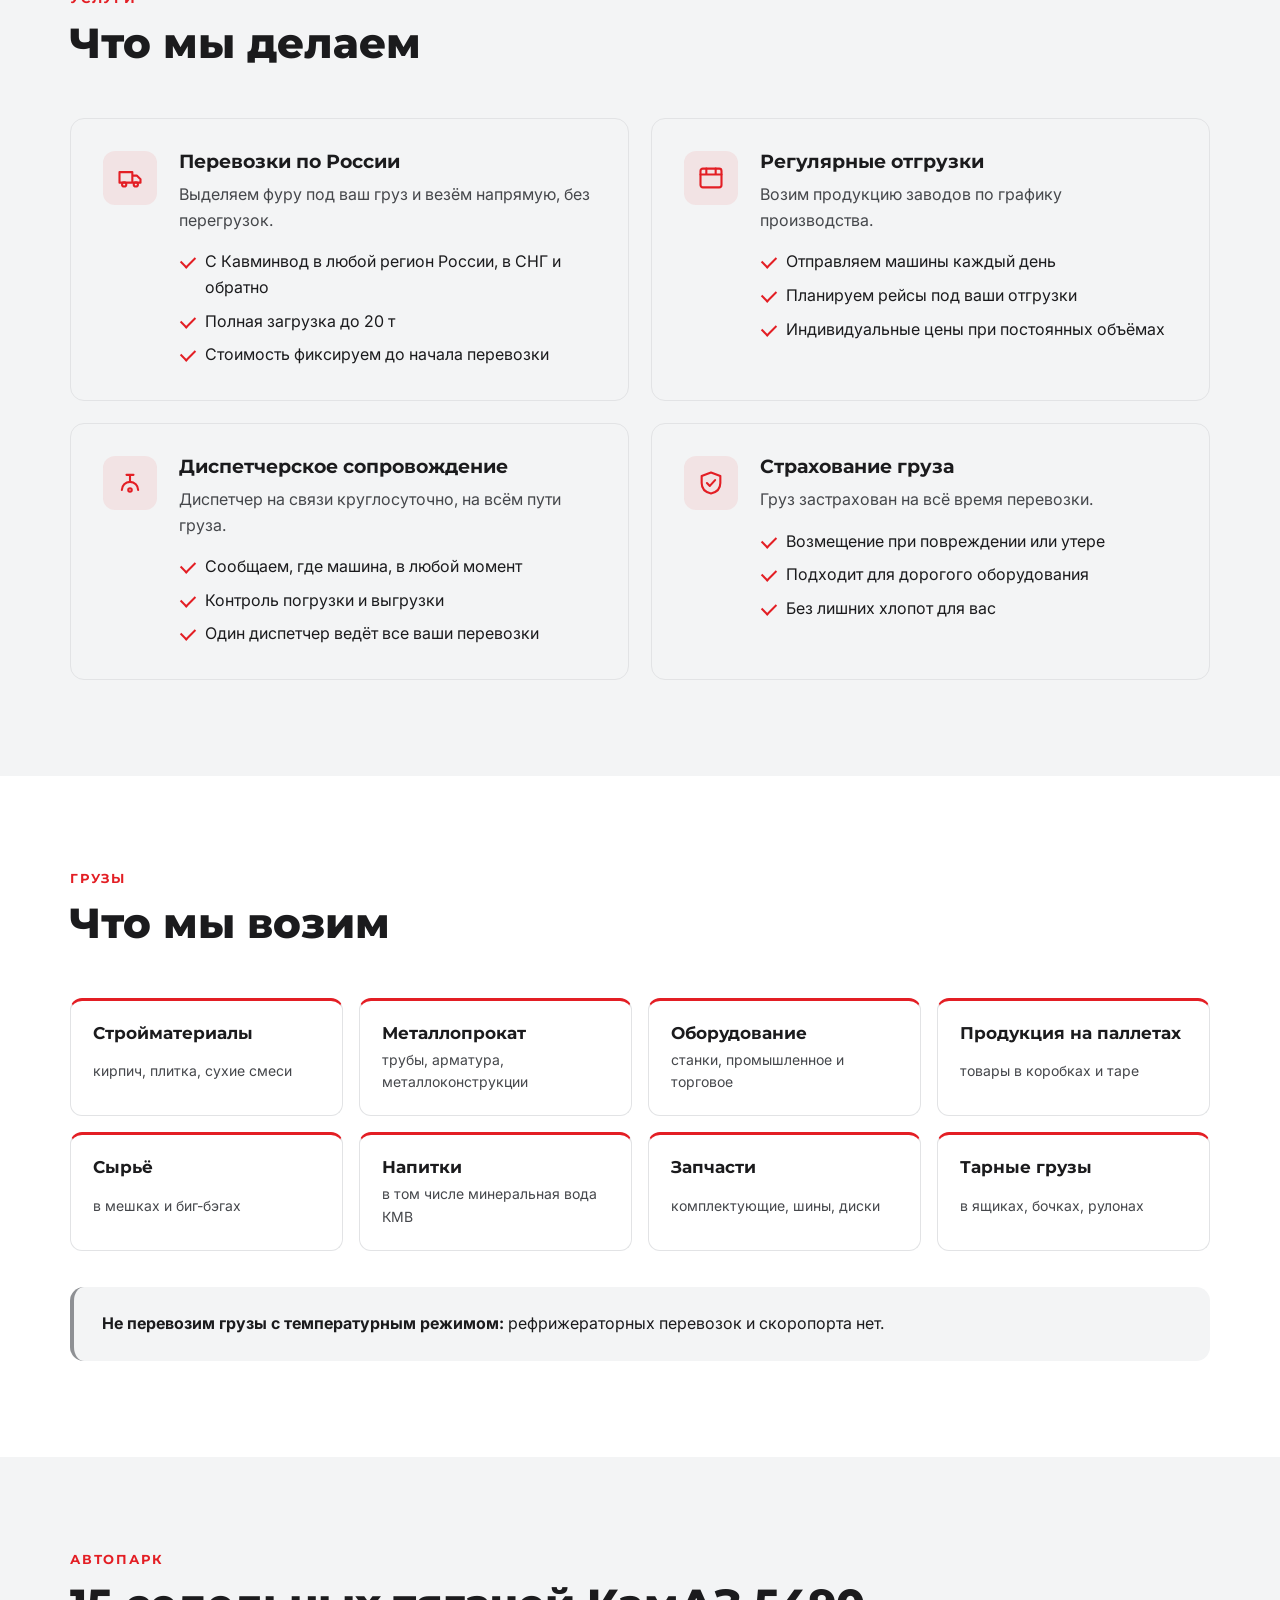
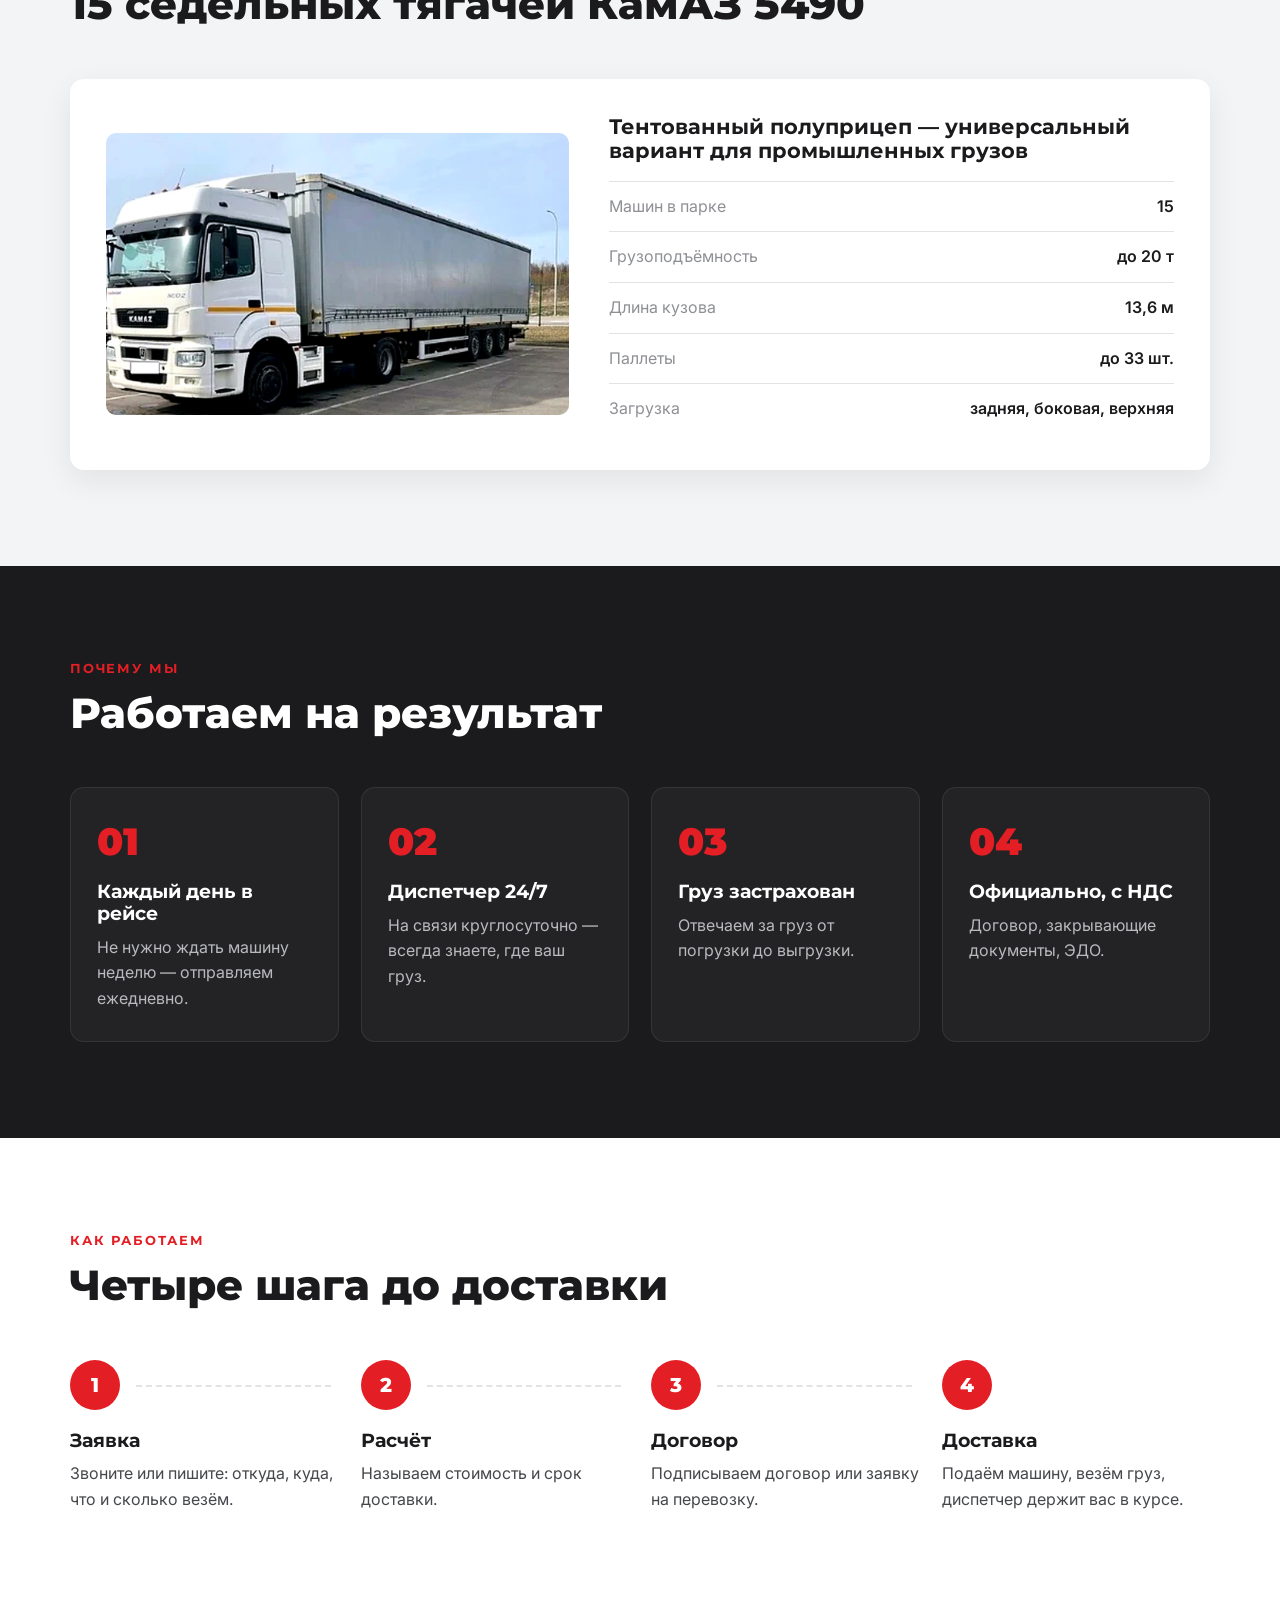
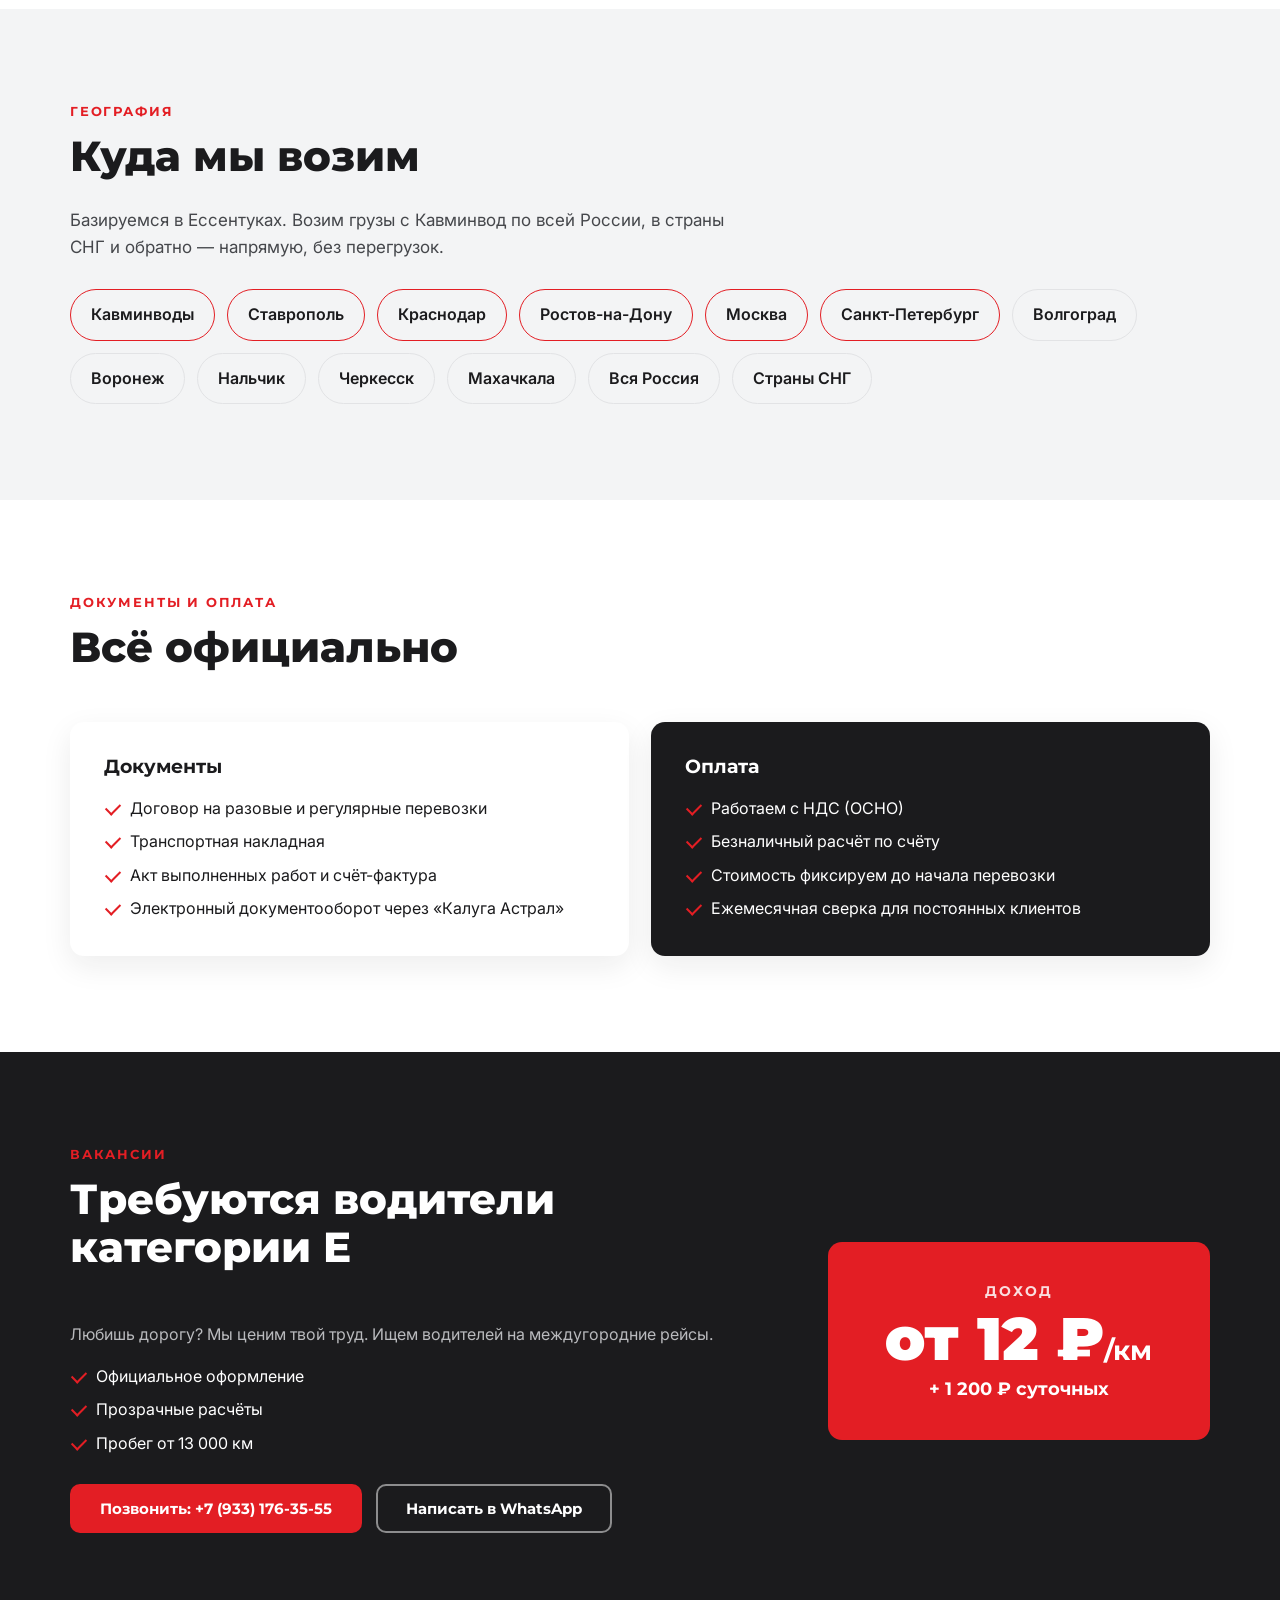
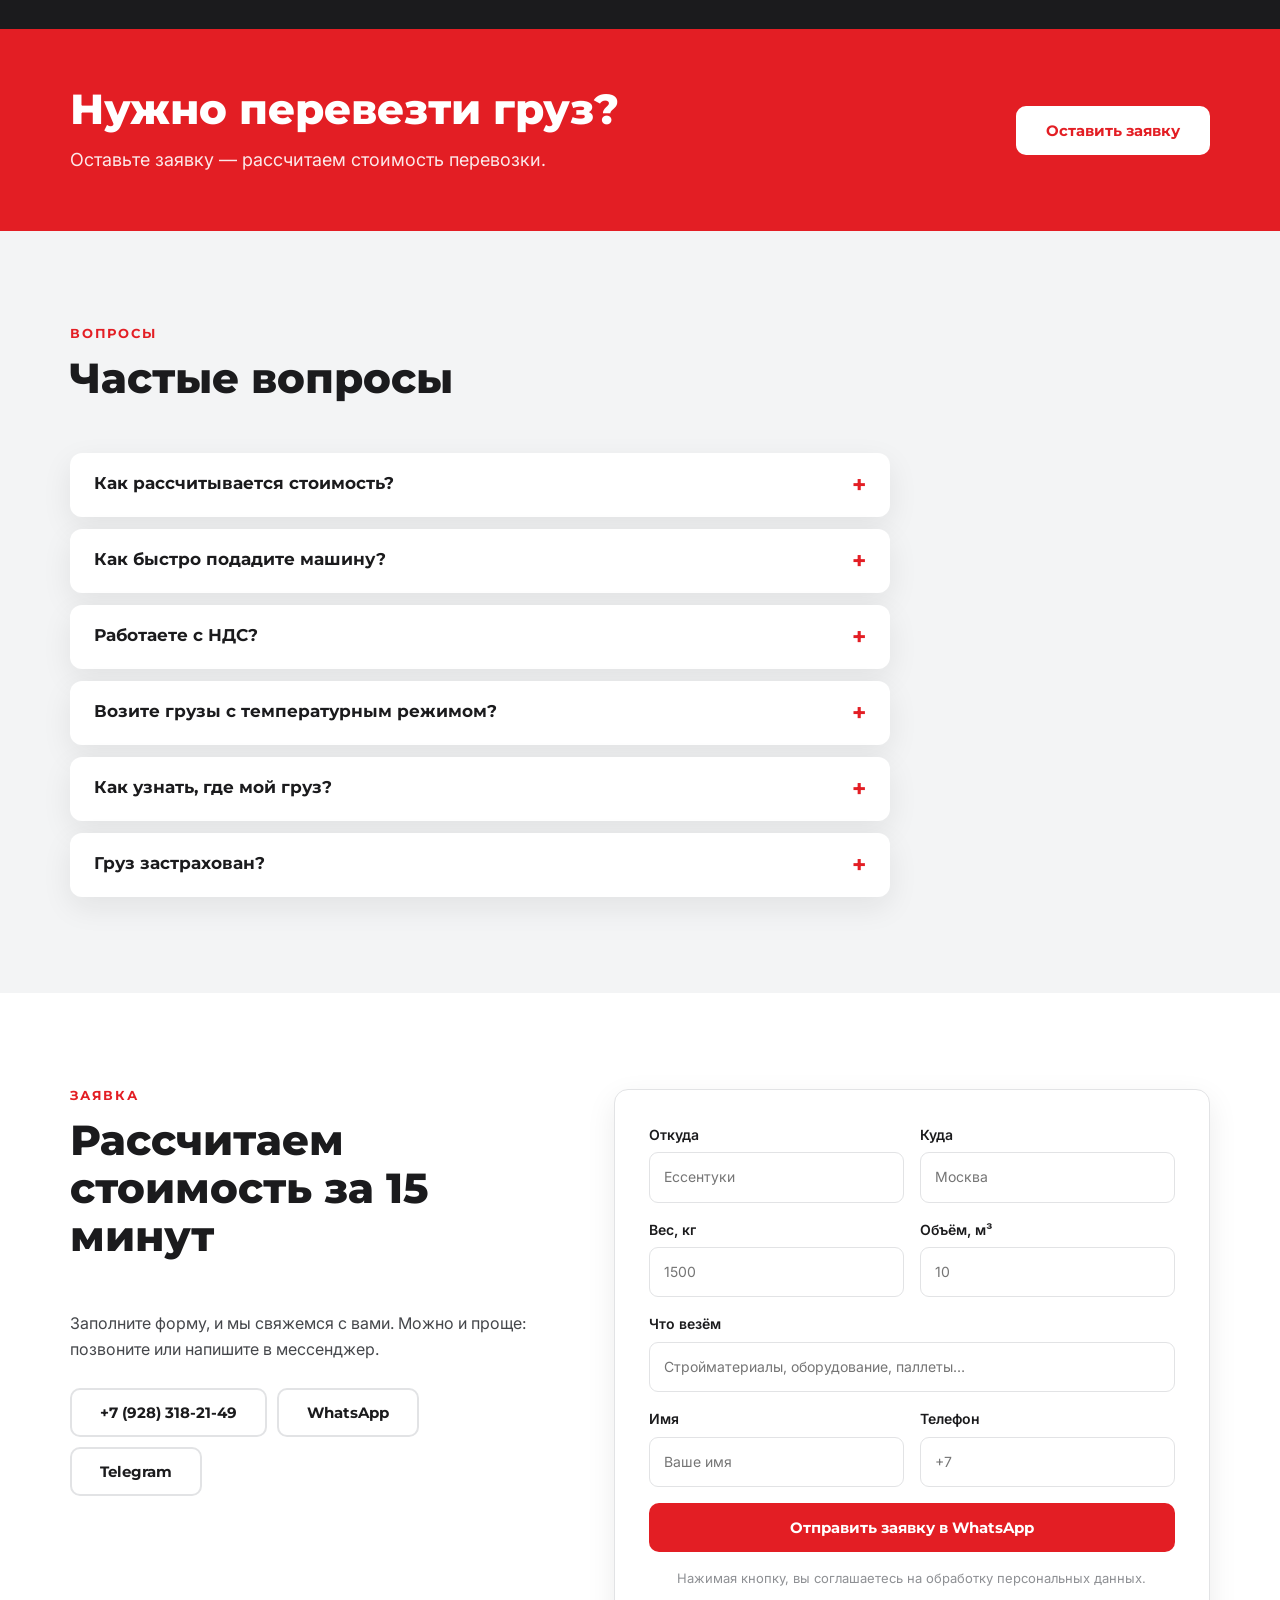
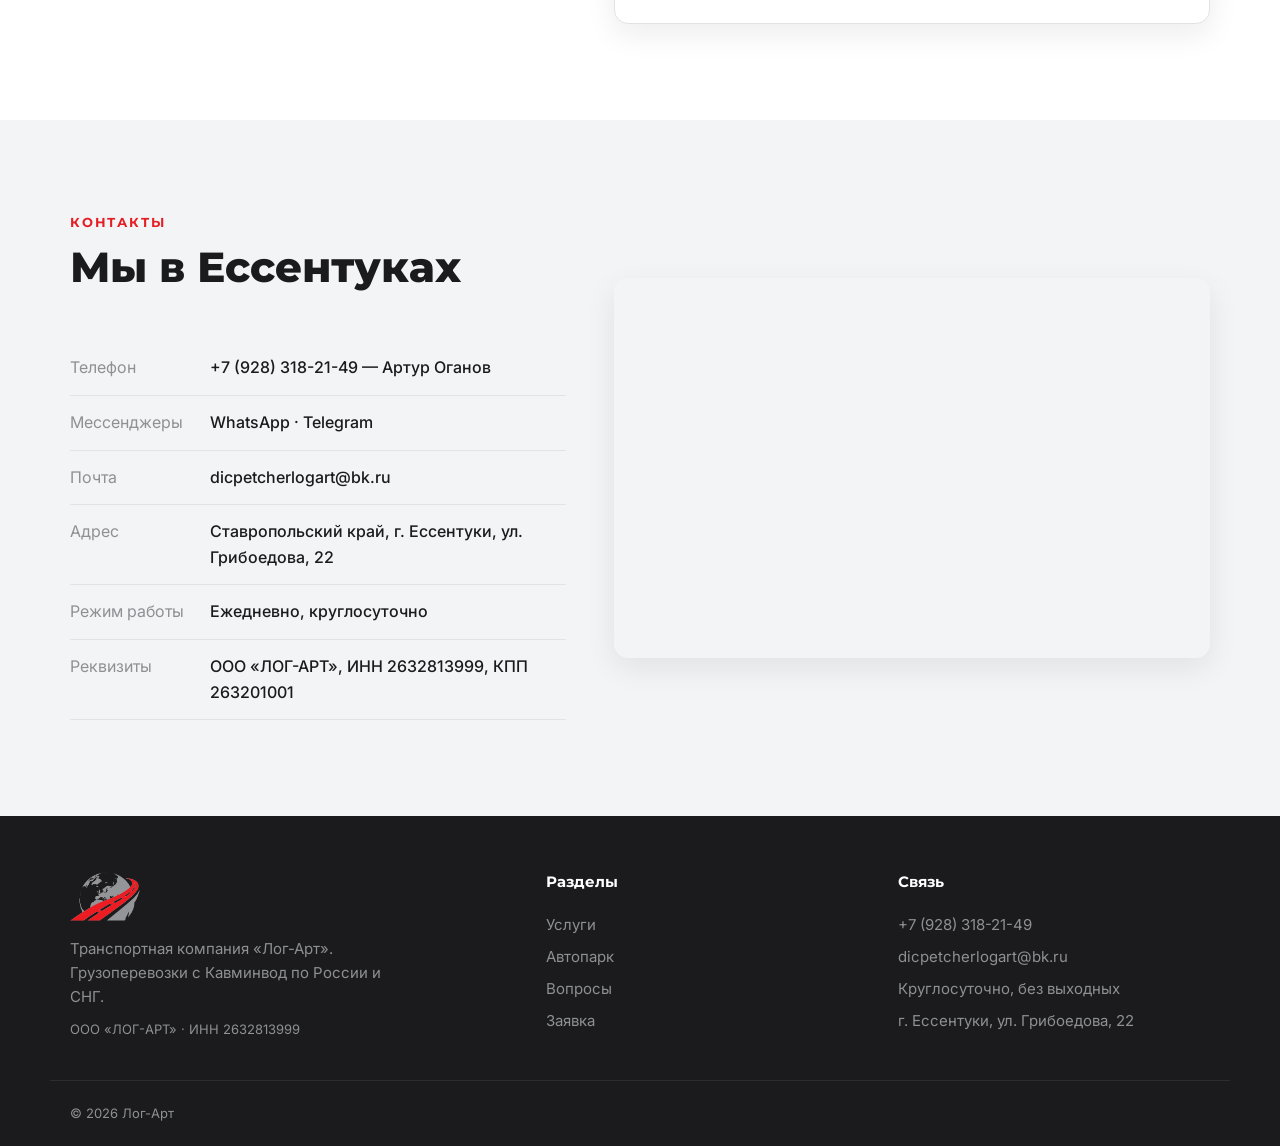
==== commit 19c32e28: "Автопарк: 15 машин и фото фуры, Россия и СНГ, Telegram, телефон для водителей Co-Authored-By: Claude" ====
--- a/index.html
+++ b/index.html
@@ -4,7 +4,7 @@
   <meta charset="utf-8">
   <meta name="viewport" content="width=device-width, initial-scale=1">
   <title>Лог-Арт — транспортная компания на Кавминводах</title>
-  <meta name="description" content="ООО «ЛОГ-АРТ» — грузоперевозки для предприятий с Кавминвод по всей России. Тентованные фуры КамАЗ до 20 т, ежедневные рейсы, диспетчер, страховка груза, работа с НДС.">
+  <meta name="description" content="ООО «ЛОГ-АРТ» — грузоперевозки для предприятий с Кавминвод по всей России и в страны СНГ. 15 тентованных фуры КамАЗ до 20 т, ежедневные рейсы, диспетчер, страховка груза, работа с НДС.">
   <link rel="icon" href="assets/mark.png">
   <link rel="preconnect" href="https://fonts.googleapis.com">
   <link rel="preconnect" href="https://fonts.gstatic.com" crossorigin>
@@ -36,7 +36,7 @@
     <div class="hero__road" aria-hidden="true"></div>
     <div class="container hero__inner">
       <div class="hero__text">
-        <p class="eyebrow">Кавминводы · вся Россия</p>
+        <p class="eyebrow">Кавминводы · Россия и СНГ</p>
         <h1>Грузоперевозки по России <span class="accent">для вашего предприятия</span></h1>
         <p class="hero__lead">Возим продукцию и сырьё заводов на тентованных фурах КамАЗ. Каждый день в рейсе, диспетчер на связи, груз застрахован.</p>
         <div class="hero__actions">
@@ -44,7 +44,7 @@
           <a href="tel:+79283182149" class="btn btn--ghost">Позвонить</a>
         </div>
         <ul class="hero__facts">
-          <li><b>Каждый день</b><span>отправляем машины в рейс</span></li>
+          <li><b>15 машин</b><span>в собственном парке</span></li>
           <li><b>до 20 т</b><span>в одной машине</span></li>
           <li><b>С НДС</b><span>договор и документы</span></li>
         </ul>
@@ -60,11 +60,11 @@
       <div>
         <p class="eyebrow">О компании</p>
         <h2>Надёжный перевозчик для производств</h2>
-        <p>ООО «ЛОГ-АРТ» — транспортная компания из Ессентуков. Уже 4 года перевозим грузы предприятий с Кавказских Минеральных Вод в любой регион России и обратно.</p>
+        <p>ООО «ЛОГ-АРТ» — транспортная компания из Ессентуков. Уже 4 года перевозим грузы предприятий с Кавказских Минеральных Вод в любой регион России, в страны СНГ и обратно.</p>
         <p>Наша задача простая: доставить груз целым, в срок и по цене, которую назвали заранее. Каждую перевозку ведёт диспетчер — от погрузки до выгрузки.</p>
         <ul class="checks">
           <li>4 года на рынке грузоперевозок</li>
-          <li>Тягачи КамАЗ 5490 с тентованными полуприцепами</li>
+          <li>15 тягачей КамАЗ 5490 с тентованными полуприцепами</li>
           <li>Груз застрахован на время перевозки</li>
           <li>Работаем с НДС, ЭДО через «Калуга Астрал»</li>
         </ul>
@@ -83,7 +83,7 @@
           <div>
             <h3>Перевозки по России</h3>
             <p>Выделяем фуру под ваш груз и везём напрямую, без перегрузок.</p>
-            <ul class="checks"><li>С Кавминвод в любой регион России и обратно</li><li>Полная загрузка до 20 т</li><li>Стоимость фиксируем до начала перевозки</li></ul>
+            <ul class="checks"><li>С Кавминвод в любой регион России, в СНГ и обратно</li><li>Полная загрузка до 20 т</li><li>Стоимость фиксируем до начала перевозки</li></ul>
           </div>
         </article>
         <article class="service">
@@ -134,25 +134,16 @@
     </div>
   </section>
 
-  <!-- TODO: уточнить у клиента количество машин и добавить фото -->
   <section class="section section--gray" id="fleet">
     <div class="container">
       <p class="eyebrow">Автопарк</p>
-      <h2>Седельные тягачи КамАЗ 5490</h2>
+      <h2>15 седельных тягачей КамАЗ 5490</h2>
       <div class="truck">
-        <svg viewBox="0 0 240 90" aria-hidden="true">
-          <rect x="4" y="8" width="158" height="58" rx="3" fill="#e31e24"/>
-          <path d="M166 26h34l28 22v18h-62z" fill="#3d3f43"/>
-          <path d="M174 32h22l16 13h-38z" fill="#c9cacc"/>
-          <rect x="160" y="64" width="72" height="6" fill="#3d3f43"/>
-          <rect x="4" y="64" width="158" height="5" fill="#3d3f43"/>
-          <g fill="#1b1b1d"><circle cx="30" cy="74" r="10"/><circle cx="54" cy="74" r="10"/><circle cx="78" cy="74" r="10"/><circle cx="184" cy="74" r="10"/><circle cx="214" cy="74" r="10"/></g>
-          <g fill="#8e9094"><circle cx="30" cy="74" r="4"/><circle cx="54" cy="74" r="4"/><circle cx="78" cy="74" r="4"/><circle cx="184" cy="74" r="4"/><circle cx="214" cy="74" r="4"/></g>
-          <text x="83" y="44" text-anchor="middle" font-family="Montserrat, Arial" font-weight="900" font-size="20" fill="#fff">ЛОГ-АРТ</text>
-        </svg>
+        <img class="truck__photo" src="assets/truck.jpg" alt="Тягач КамАЗ 5490 с тентованным полуприцепом" width="1200" height="733" loading="lazy">
         <div>
           <h3>Тентованный полуприцеп — универсальный вариант для промышленных грузов</h3>
           <dl>
+            <div><dt>Машин в парке</dt><dd>15</dd></div>
             <div><dt>Грузоподъёмность</dt><dd>до 20 т</dd></div>
             <div><dt>Длина кузова</dt><dd>13,6 м</dd></div>
             <div><dt>Паллеты</dt><dd>до 33 шт.</dd></div>
@@ -193,11 +184,12 @@
     <div class="container">
       <p class="eyebrow">География</p>
       <h2>Куда мы возим</h2>
-      <p class="section__lead">Базируемся в Ессентуках. Возим грузы с Кавминвод по всей России и обратно — напрямую, без перегрузок.</p>
+      <p class="section__lead">Базируемся в Ессентуках. Возим грузы с Кавминвод по всей России, в страны СНГ и обратно — напрямую, без перегрузок.</p>
       <ul class="cities">
         <li>Кавминводы</li><li>Ставрополь</li><li>Краснодар</li><li>Ростов-на-Дону</li>
         <li>Москва</li><li>Санкт-Петербург</li><li>Волгоград</li><li>Воронеж</li>
         <li>Нальчик</li><li>Черкесск</li><li>Махачкала</li><li>Вся Россия</li>
+        <li>Страны СНГ</li>
       </ul>
     </div>
   </section>
@@ -241,7 +233,7 @@
           <li>Пробег от 13 000 км</li>
         </ul>
         <div class="hero__actions jobs__actions">
-          <a href="tel:+79283182149" class="btn btn--primary">Позвонить: +7 (928) 318-21-49</a>
+          <a href="tel:+79331763555" class="btn btn--primary">Позвонить: +7 (933) 176-35-55</a>
           <a href="#" class="btn btn--ghost" data-wa-job>Написать в WhatsApp</a>
         </div>
       </div>
@@ -287,6 +279,7 @@
         <div class="request__links">
           <a href="tel:+79283182149" class="btn btn--ghost-dark">+7 (928) 318-21-49</a>
           <a href="#" class="btn btn--ghost-dark" data-wa>WhatsApp</a>
+          <a href="#" class="btn btn--ghost-dark" data-tg>Telegram</a>
         </div>
       </div>
       <form class="form form--bordered" id="form" novalidate>
@@ -316,6 +309,7 @@
         <h2>Мы в Ессентуках</h2>
         <ul class="contacts__list">
           <li><span>Телефон</span><div><a href="tel:+79283182149">+7 (928) 318-21-49</a> — Артур Оганов</div></li>
+          <li><span>Мессенджеры</span><div><a href="#" data-wa>WhatsApp</a> · <a href="#" data-tg>Telegram</a></div></li>
           <li><span>Почта</span><a href="mailto:dicpetcherlogart@bk.ru">dicpetcherlogart@bk.ru</a></li>
           <li><span>Адрес</span>Ставропольский край, г. Ессентуки, ул. Грибоедова, 22</li>
           <li><span>Режим работы</span>Ежедневно, круглосуточно</li>
--- a/styles.css
+++ b/styles.css
@@ -250,6 +250,7 @@
 /* Truck */
 .truck { display: grid; grid-template-columns: .9fr 1.1fr; gap: 40px; align-items: center; background: #fff; border-radius: var(--radius); padding: 36px; box-shadow: var(--shadow); }
 .truck svg { width: 100%; height: auto; }
+.truck__photo { width: 100%; height: auto; display: block; border-radius: calc(var(--radius) - 4px); object-fit: cover; aspect-ratio: 1200 / 733; }
 .truck h3 { font-size: 21px; margin-bottom: 18px; }
 .truck dl { margin: 0; }
 .truck dl div { display: flex; justify-content: space-between; gap: 16px; padding: 12px 0; border-top: 1px solid var(--line); }
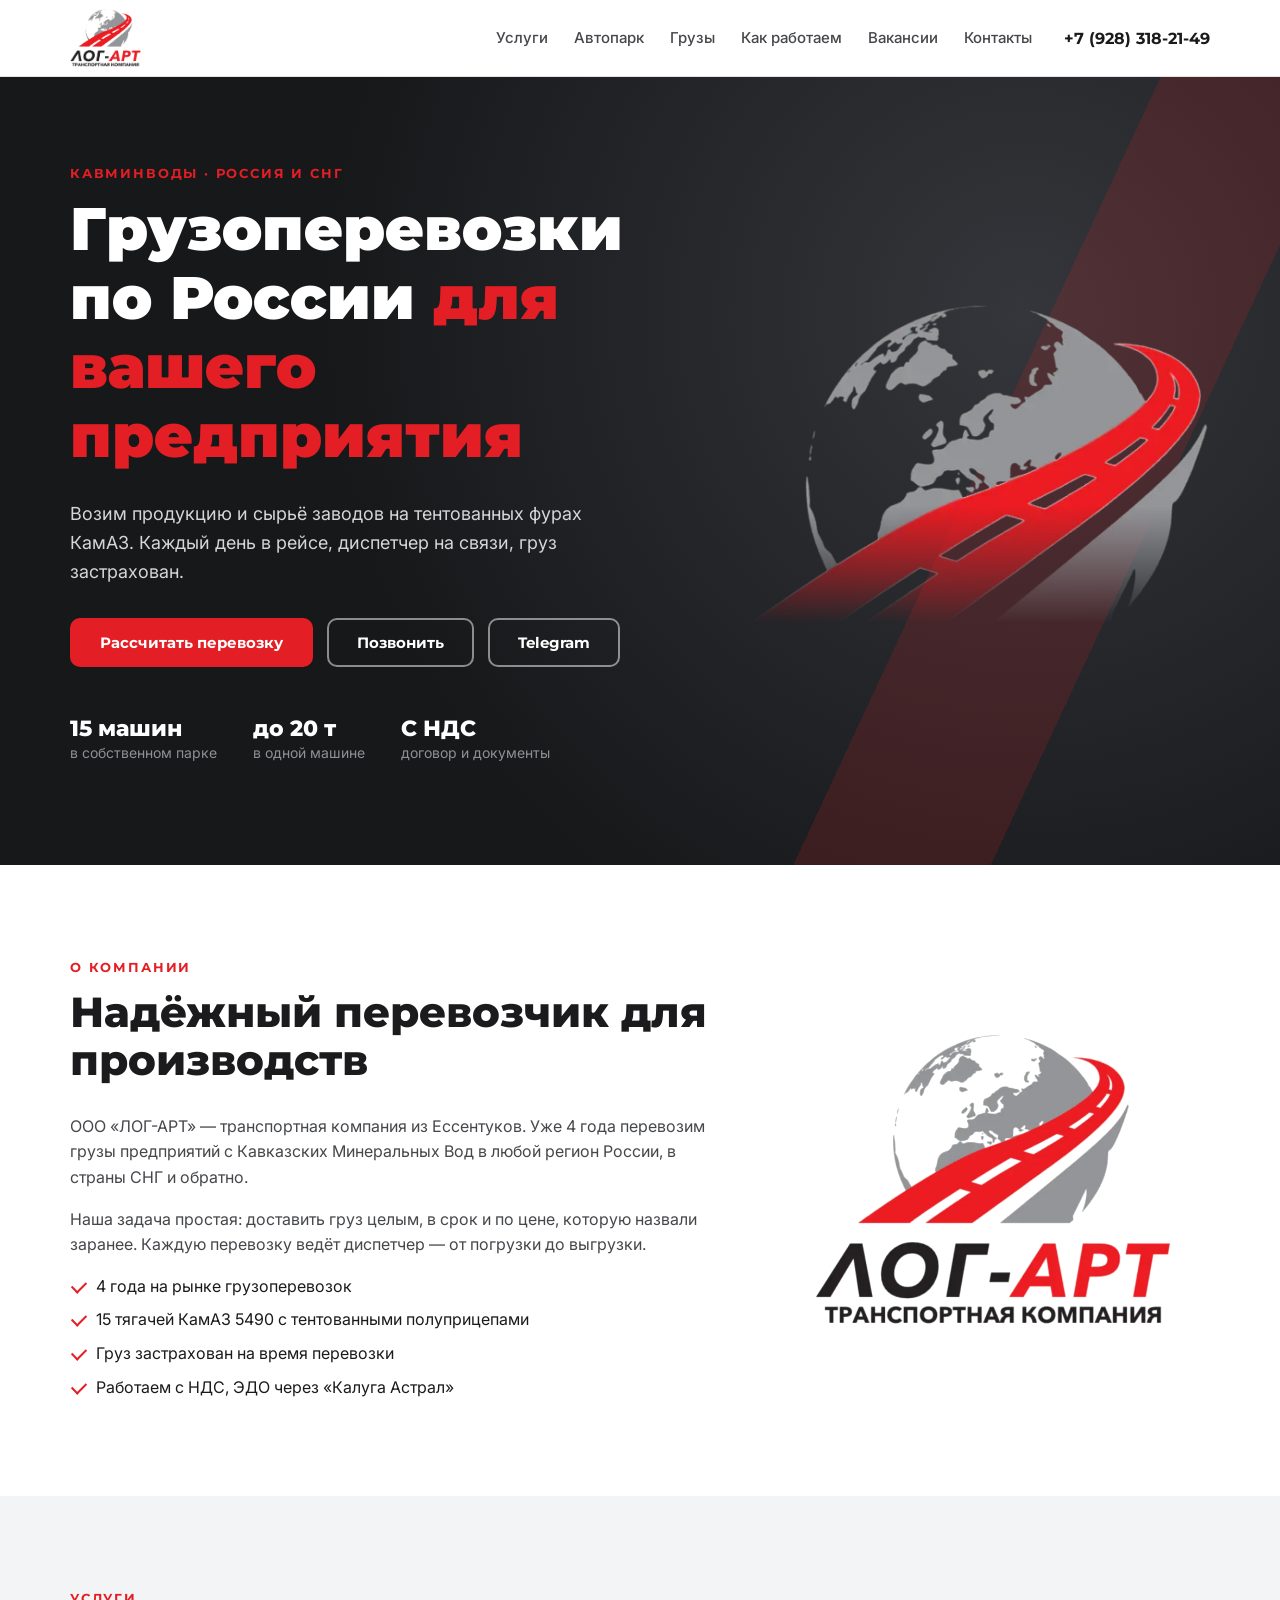
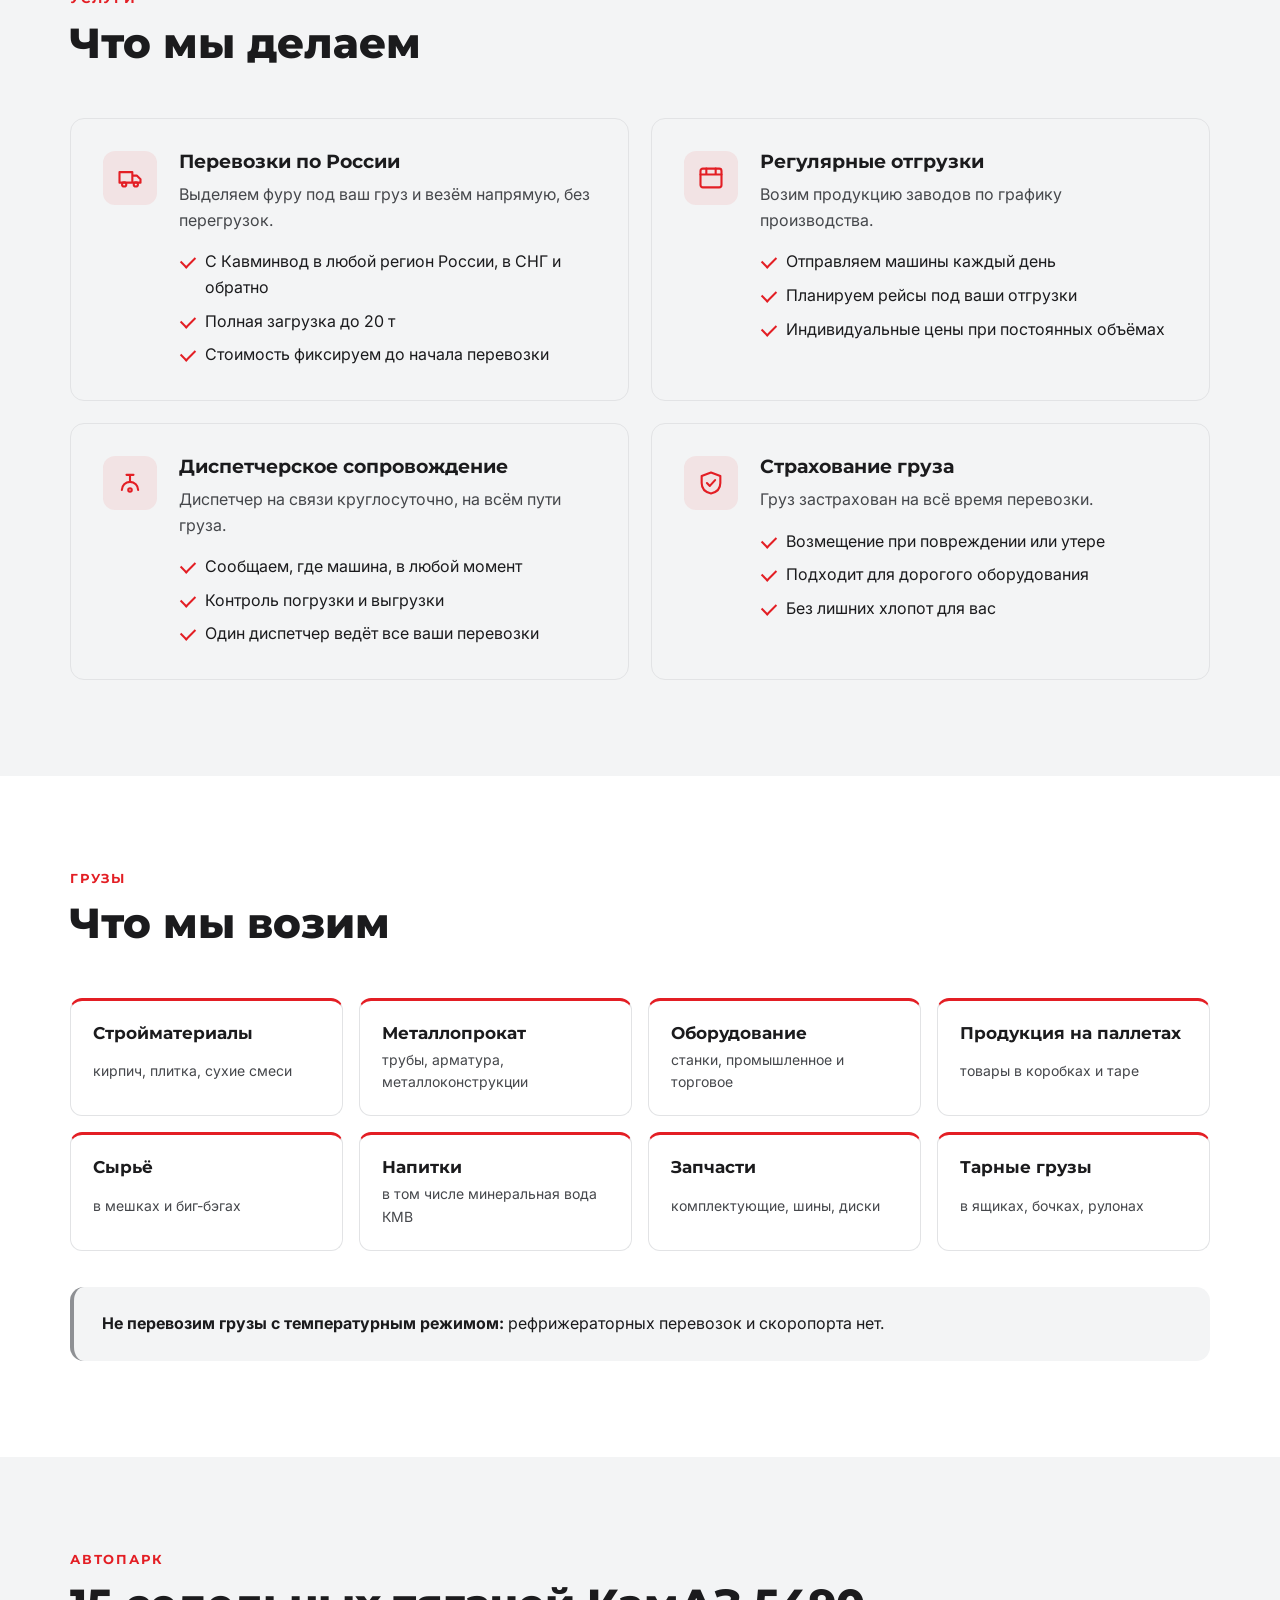
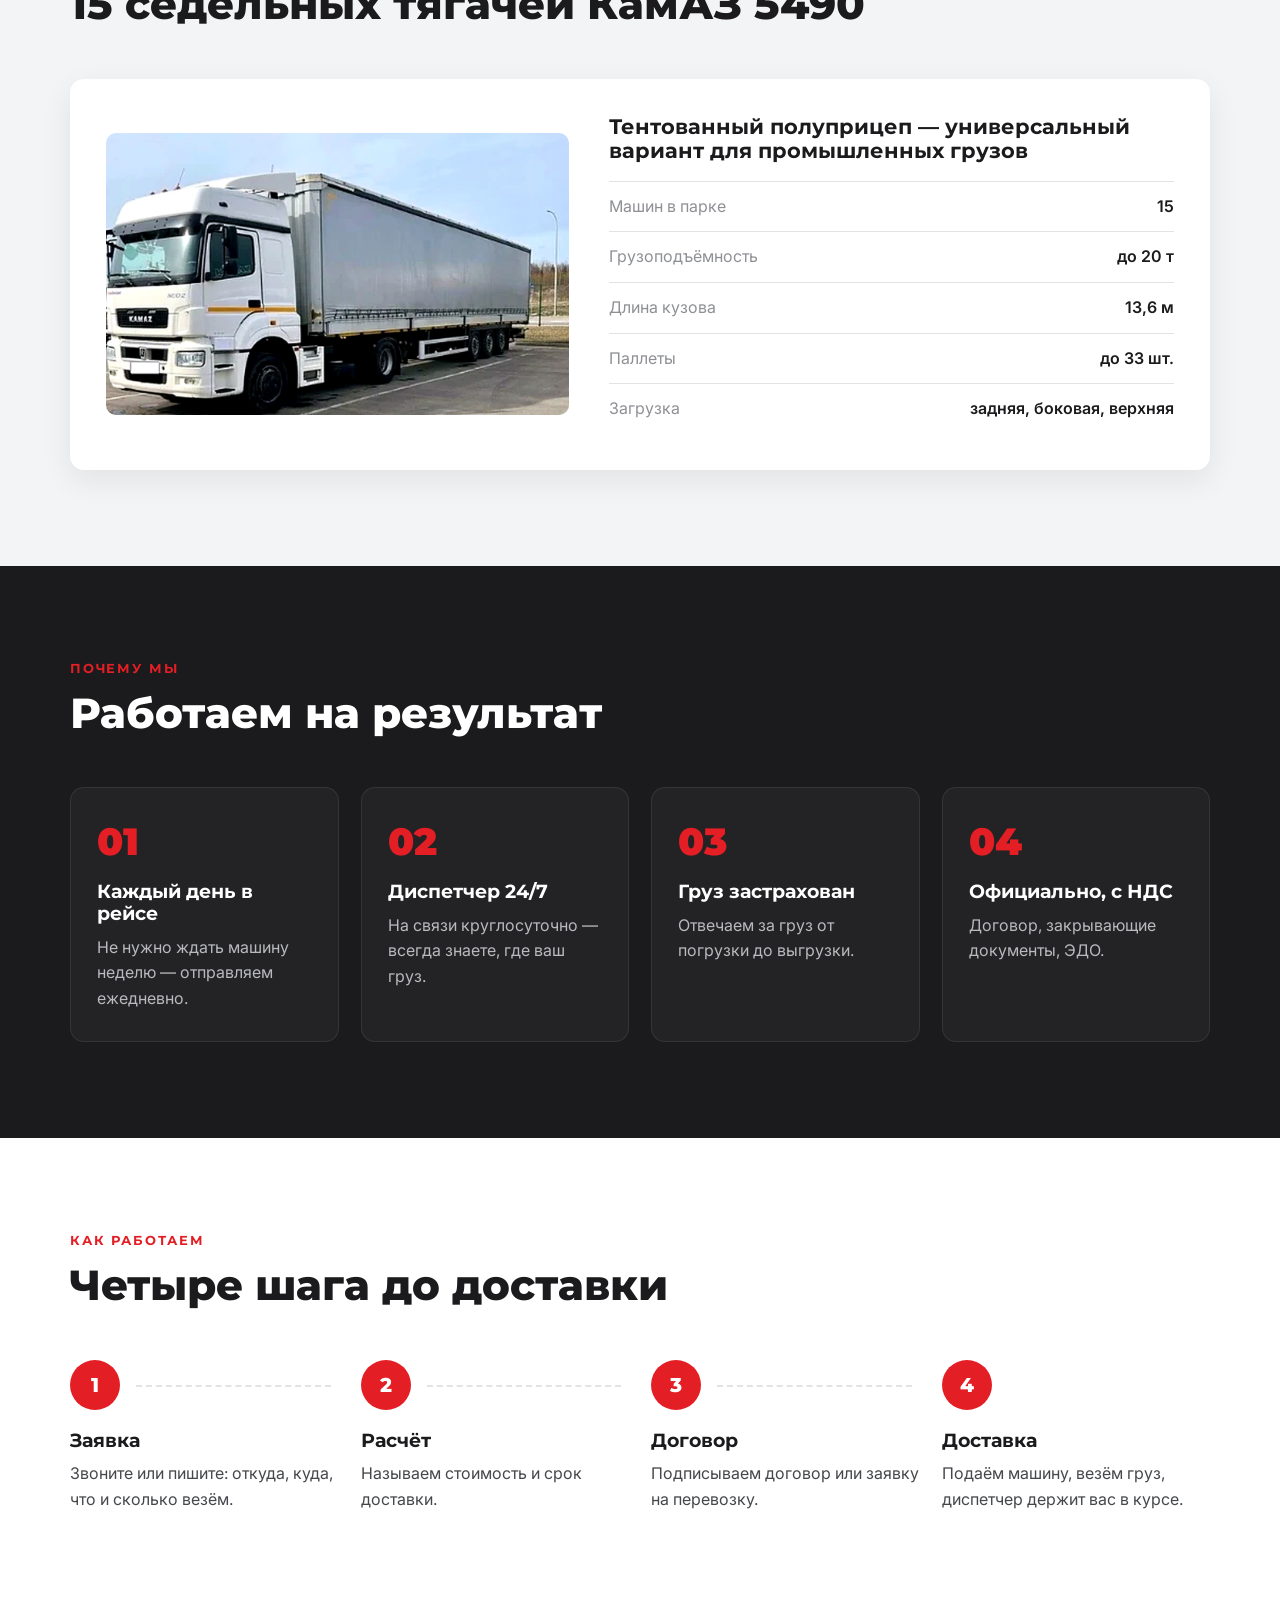
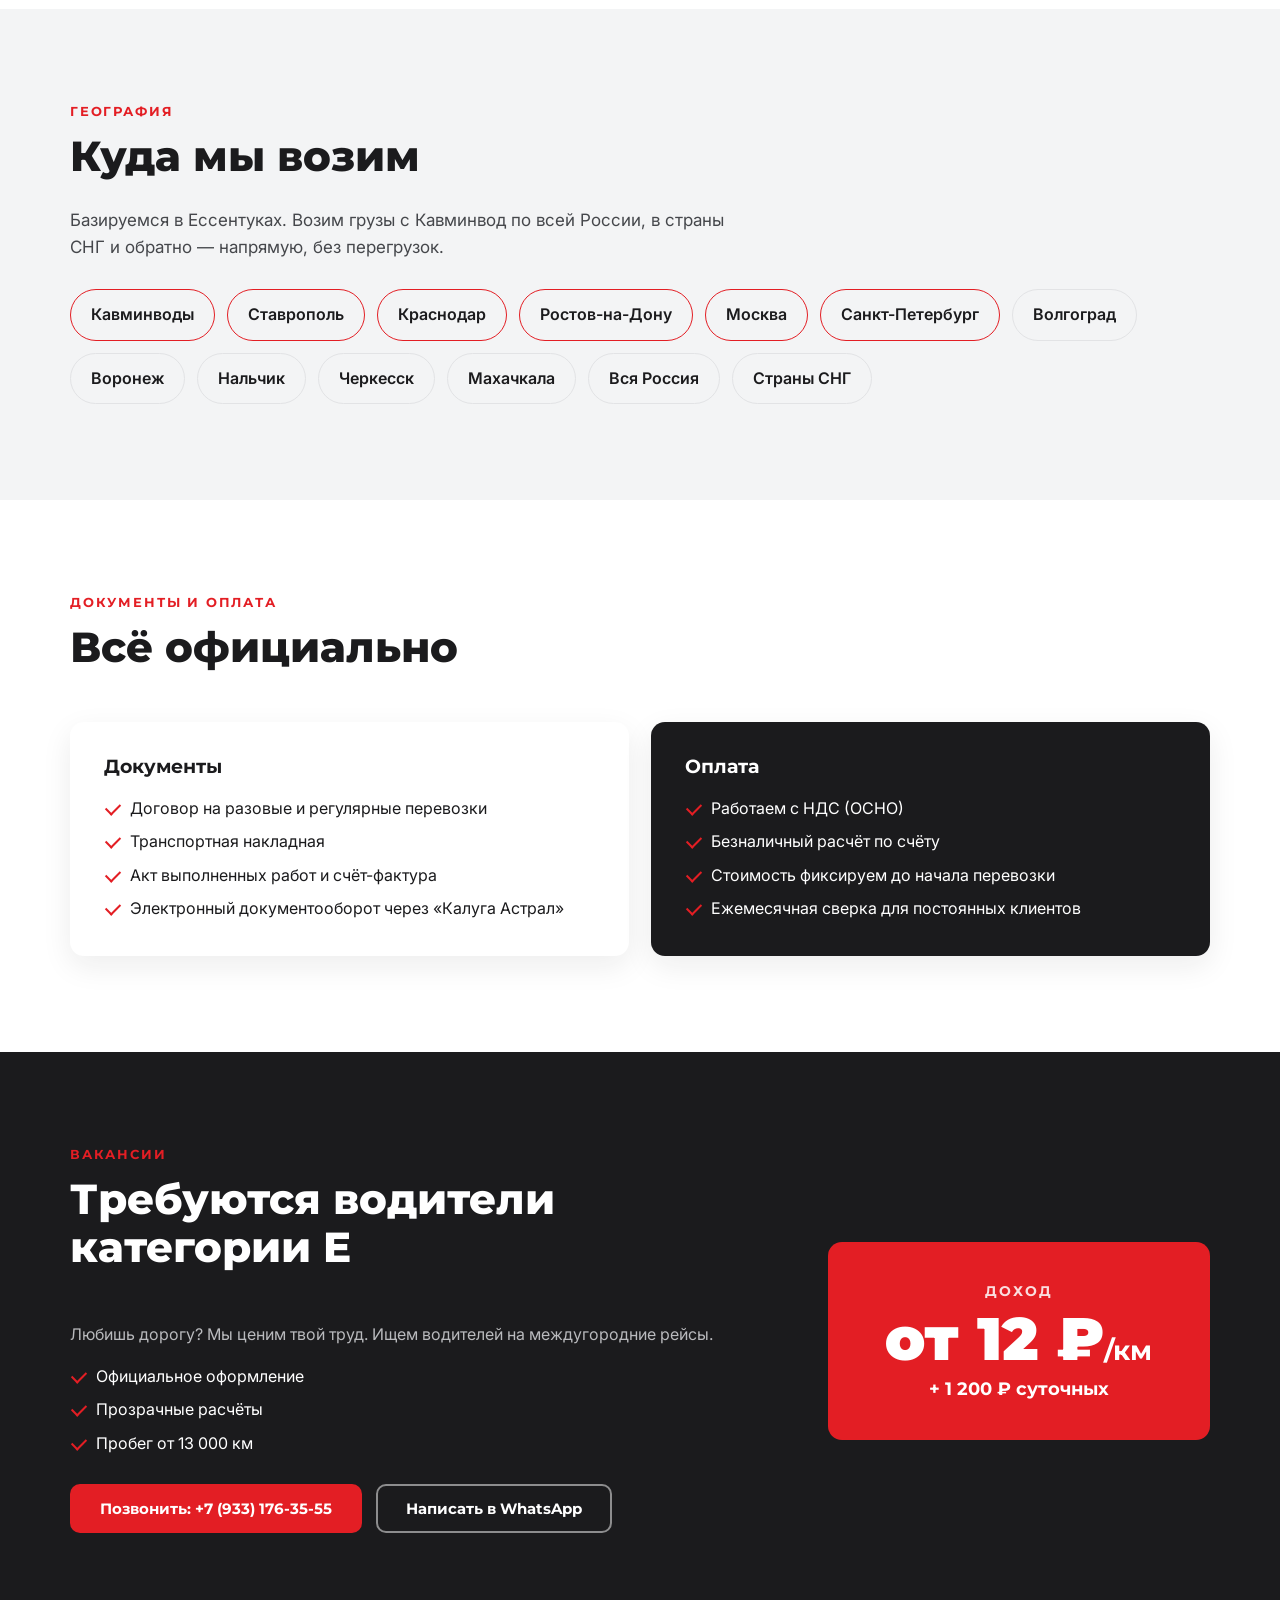
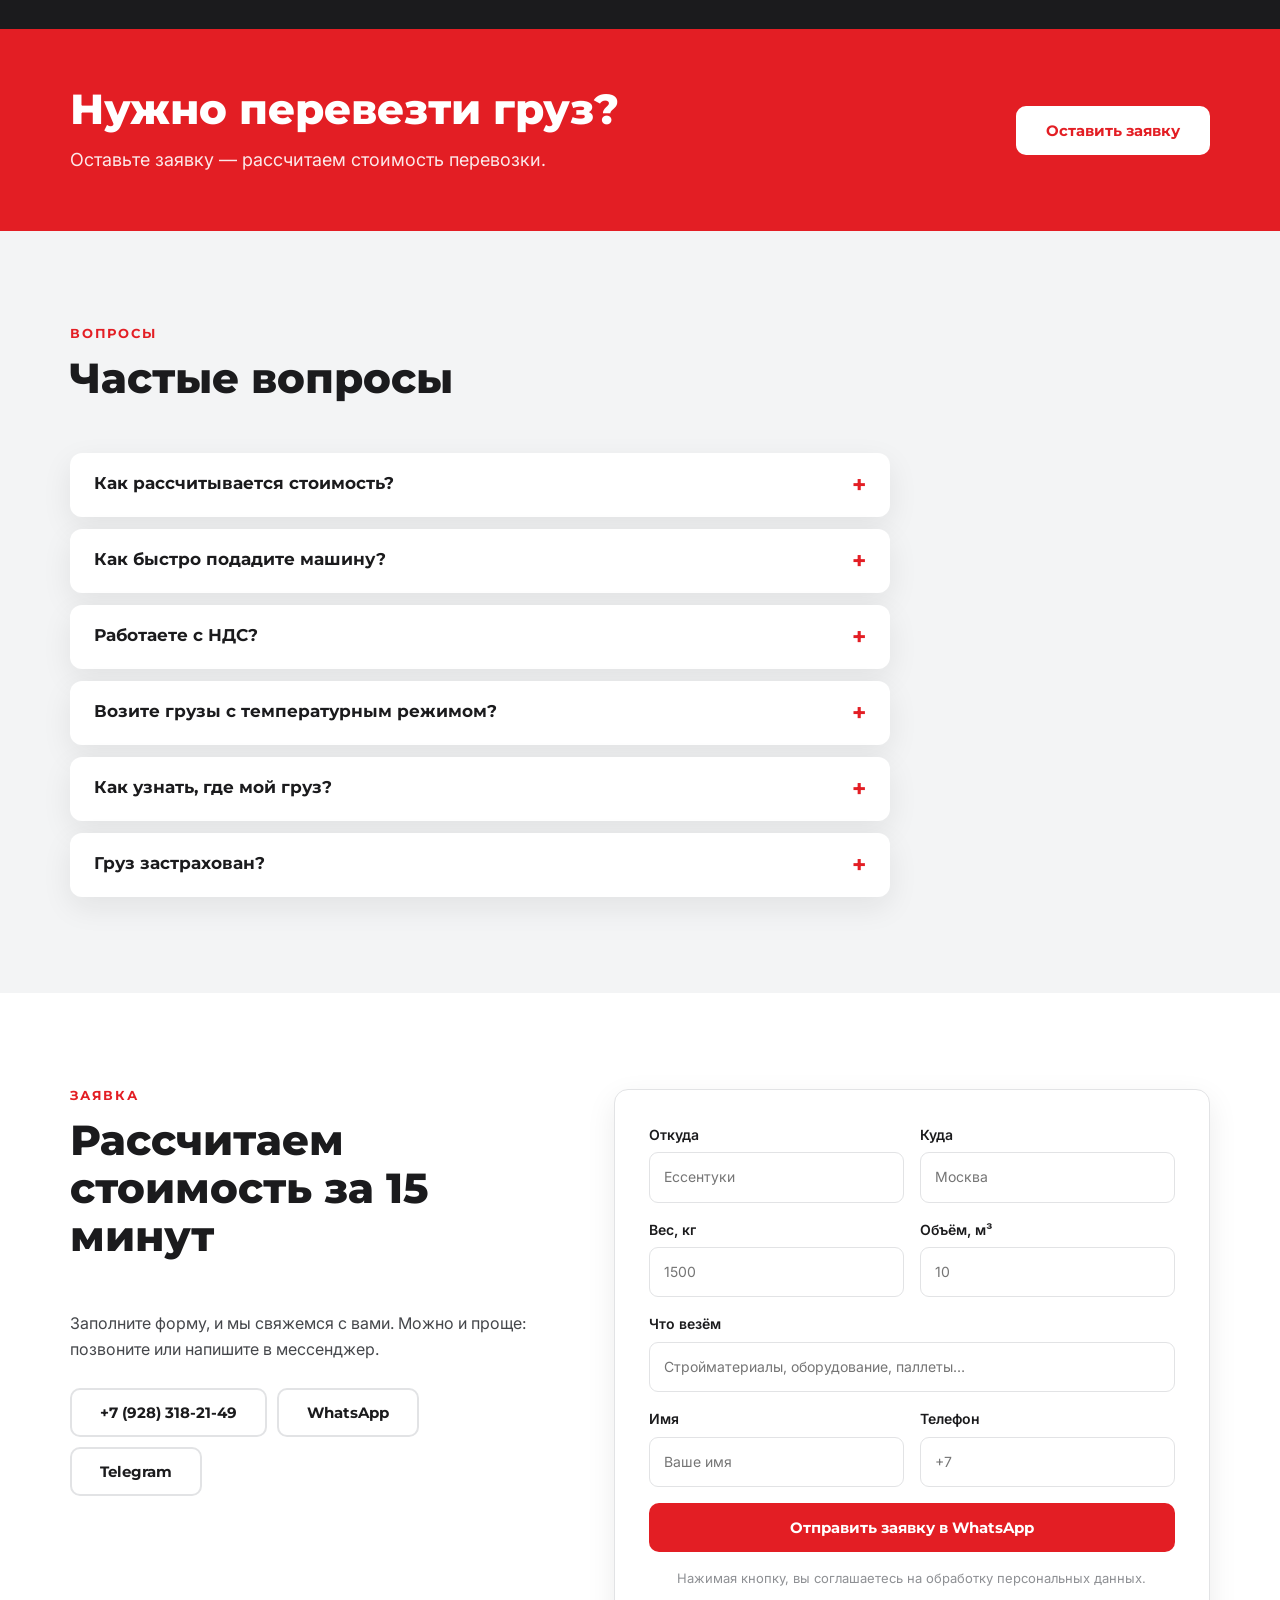
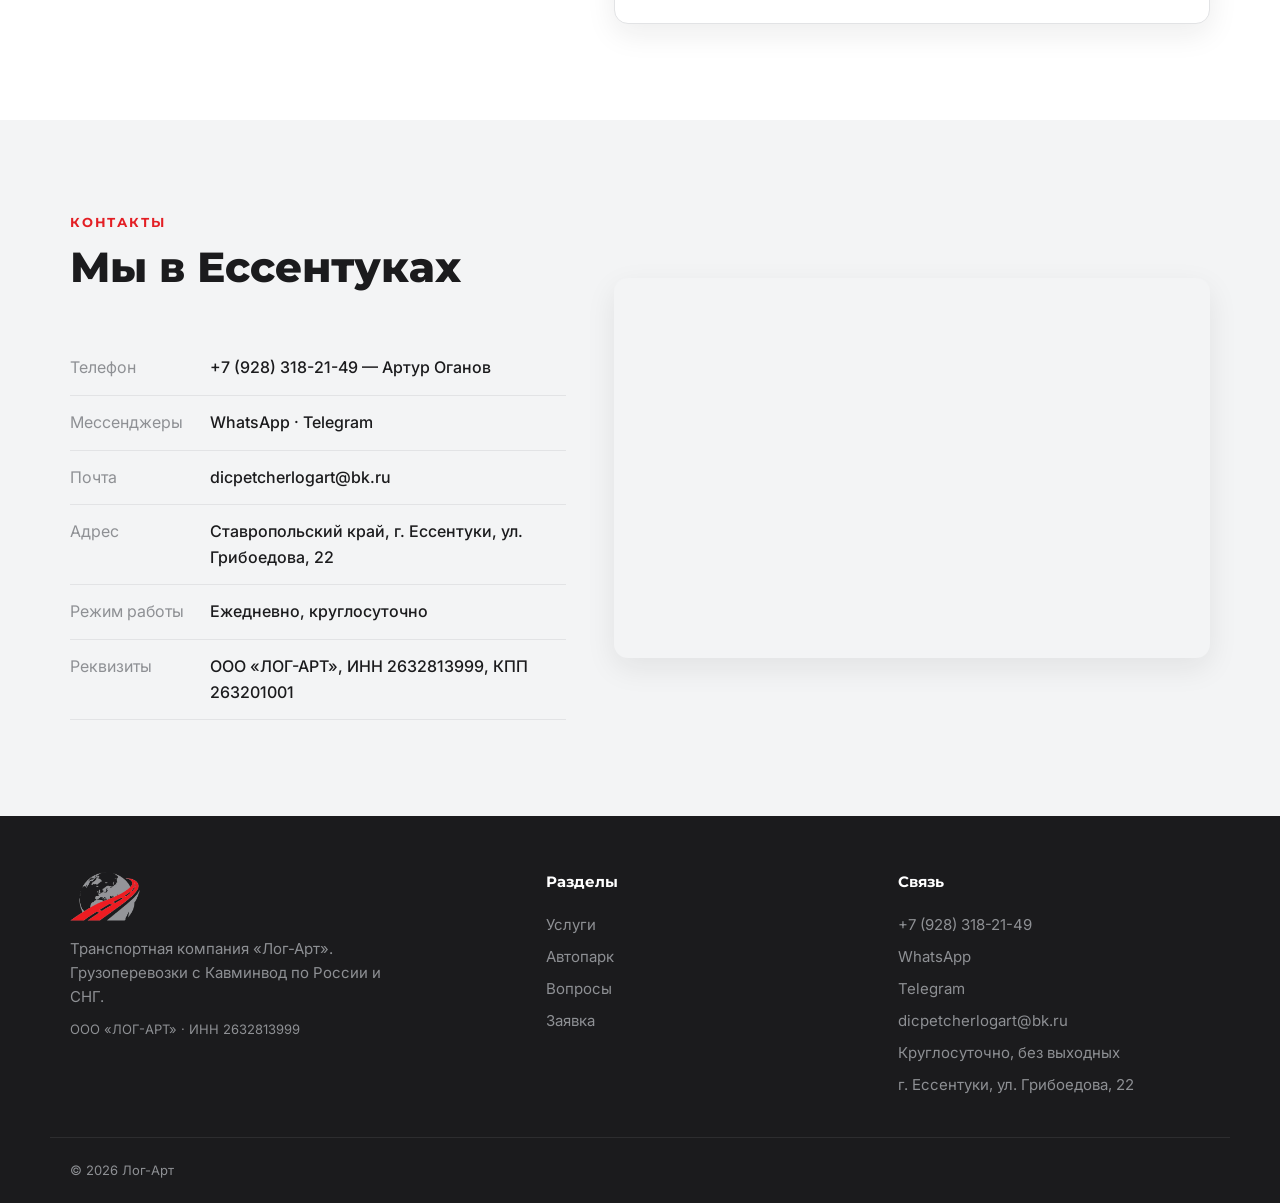
==== commit fe7bf7a4: "Telegram на первом экране и в подвале, WhatsApp в подвале Co-Authored-By: Claude Opus 5.5 <noreply@a" ====
--- a/index.html
+++ b/index.html
@@ -42,6 +42,7 @@
         <div class="hero__actions">
           <a href="#request" class="btn btn--primary">Рассчитать перевозку</a>
           <a href="tel:+79283182149" class="btn btn--ghost">Позвонить</a>
+          <a href="#" class="btn btn--ghost" data-tg>Telegram</a>
         </div>
         <ul class="hero__facts">
           <li><b>15 машин</b><span>в собственном парке</span></li>
@@ -340,6 +341,8 @@
     <div>
       <h4>Связь</h4>
       <a href="tel:+79283182149">+7 (928) 318-21-49</a>
+      <a href="#" data-wa>WhatsApp</a>
+      <a href="#" data-tg>Telegram</a>
       <a href="mailto:dicpetcherlogart@bk.ru">dicpetcherlogart@bk.ru</a>
       <span>Круглосуточно, без выходных</span>
       <span>г. Ессентуки, ул. Грибоедова, 22</span>
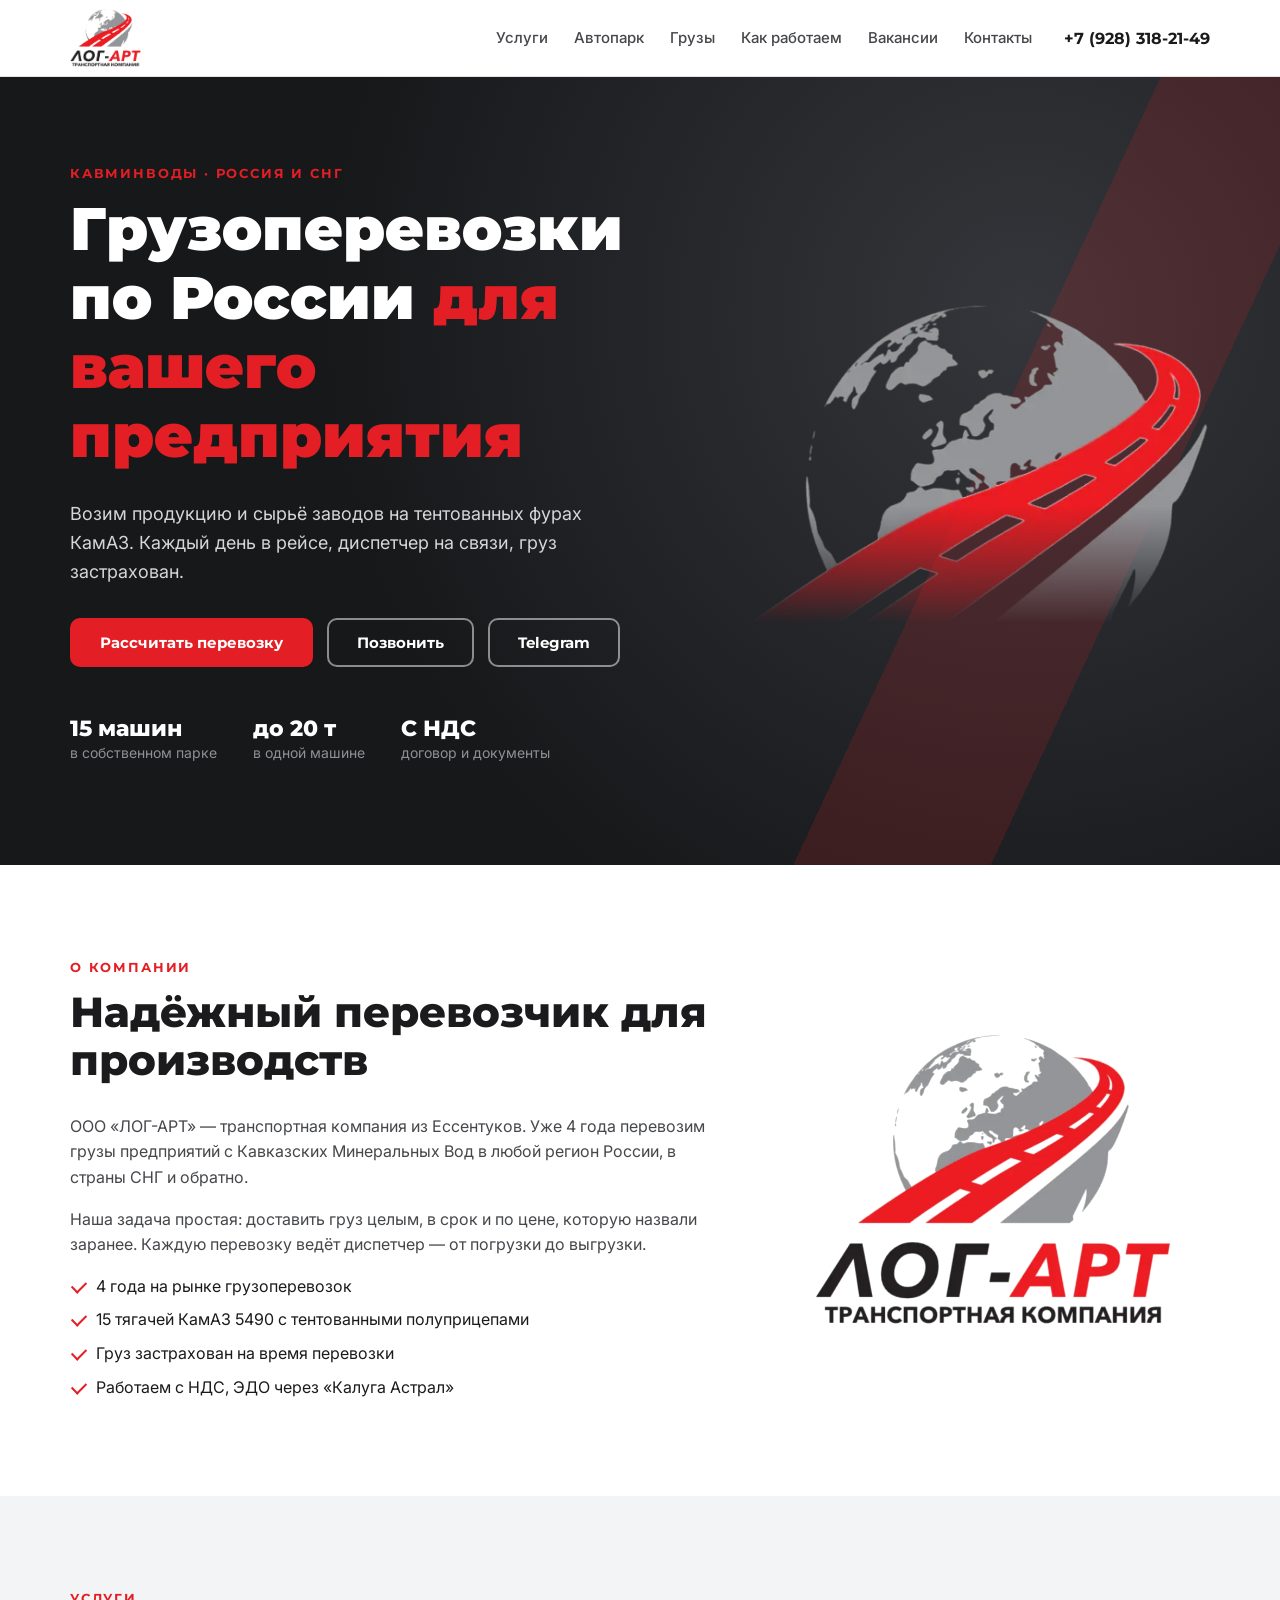
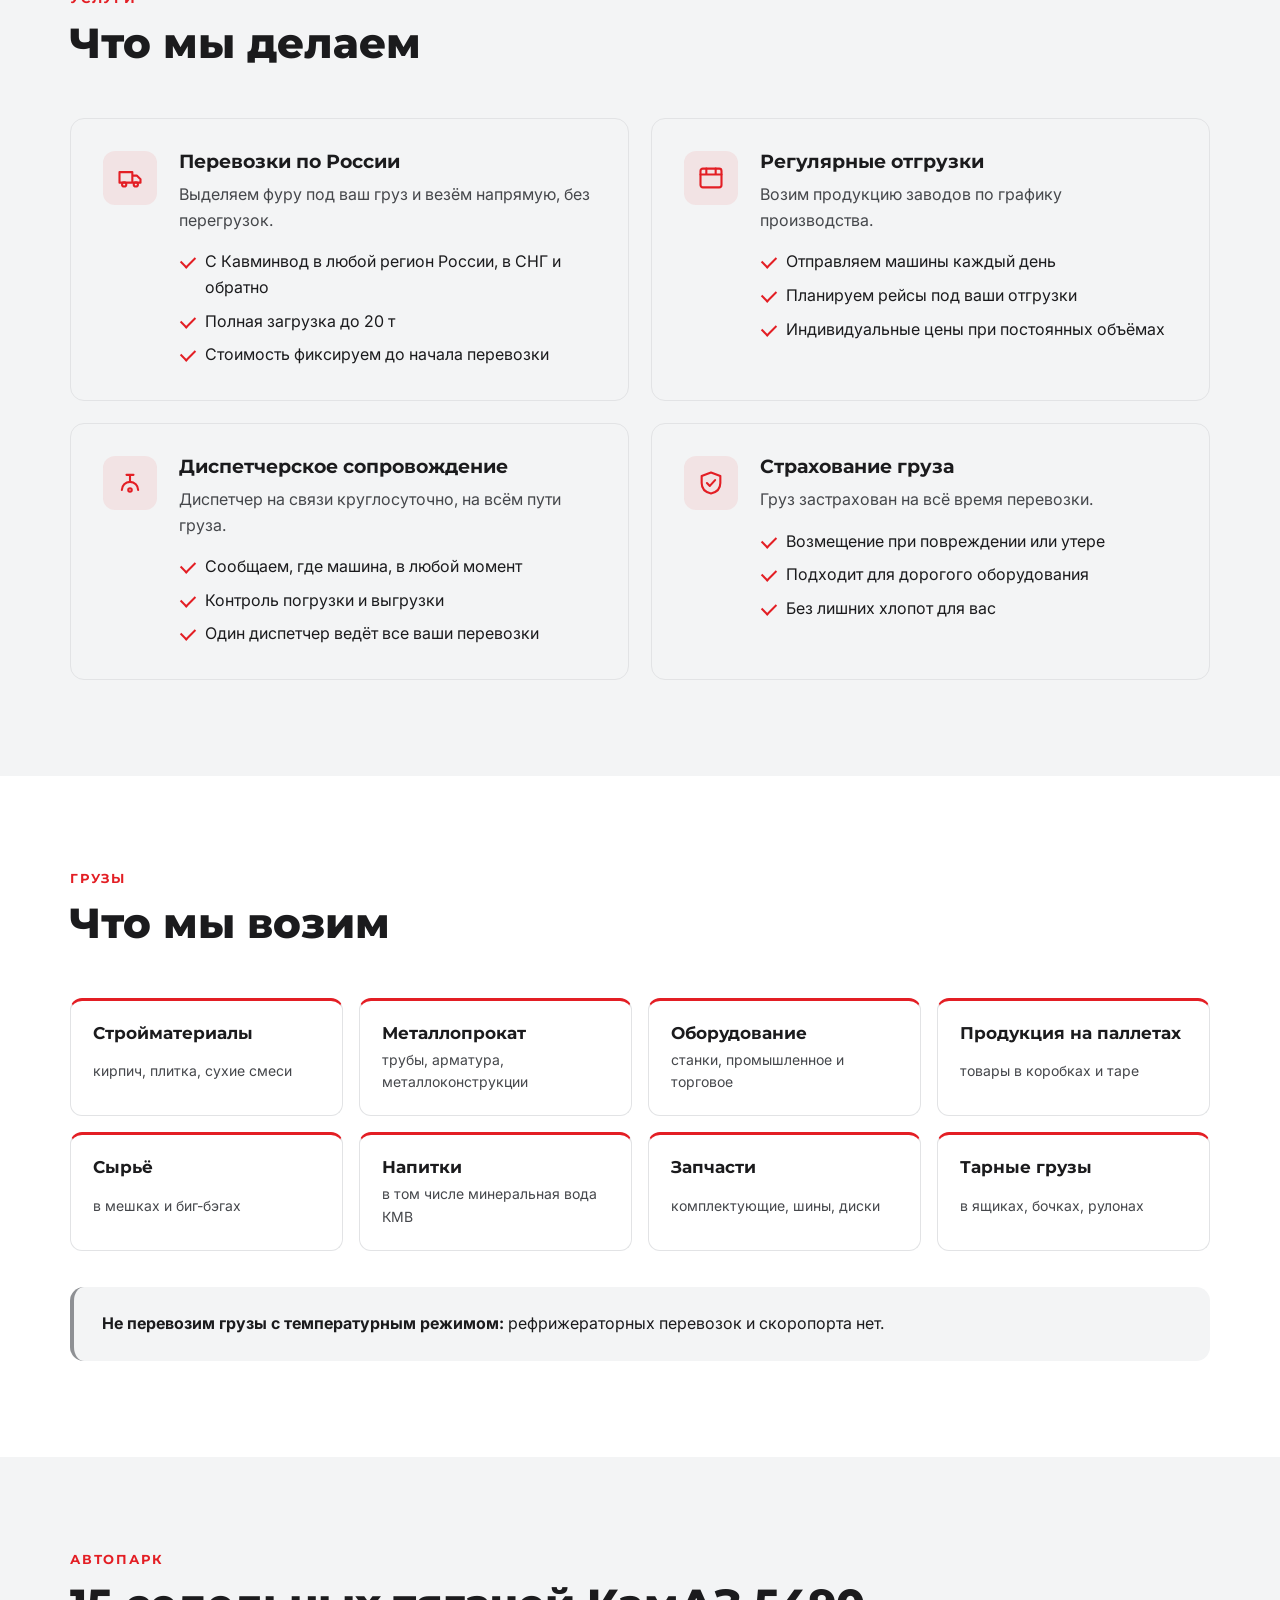
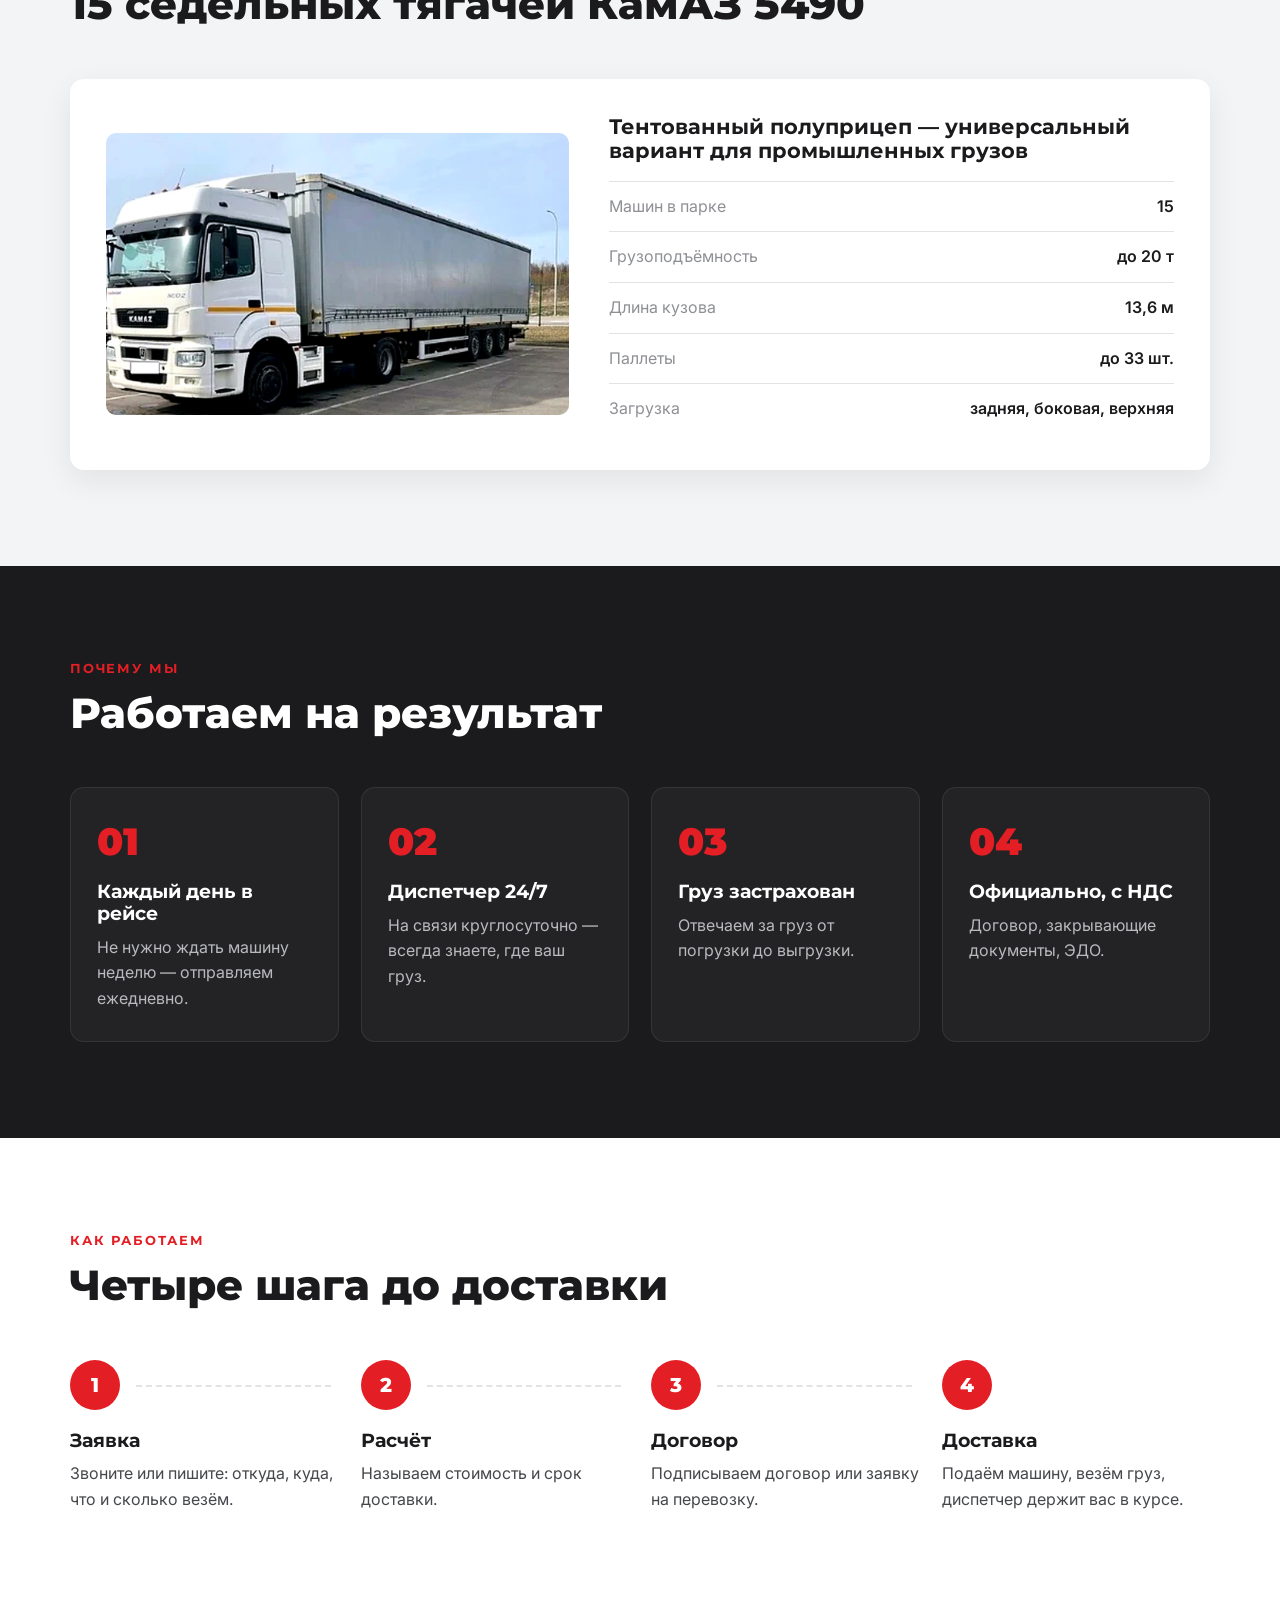
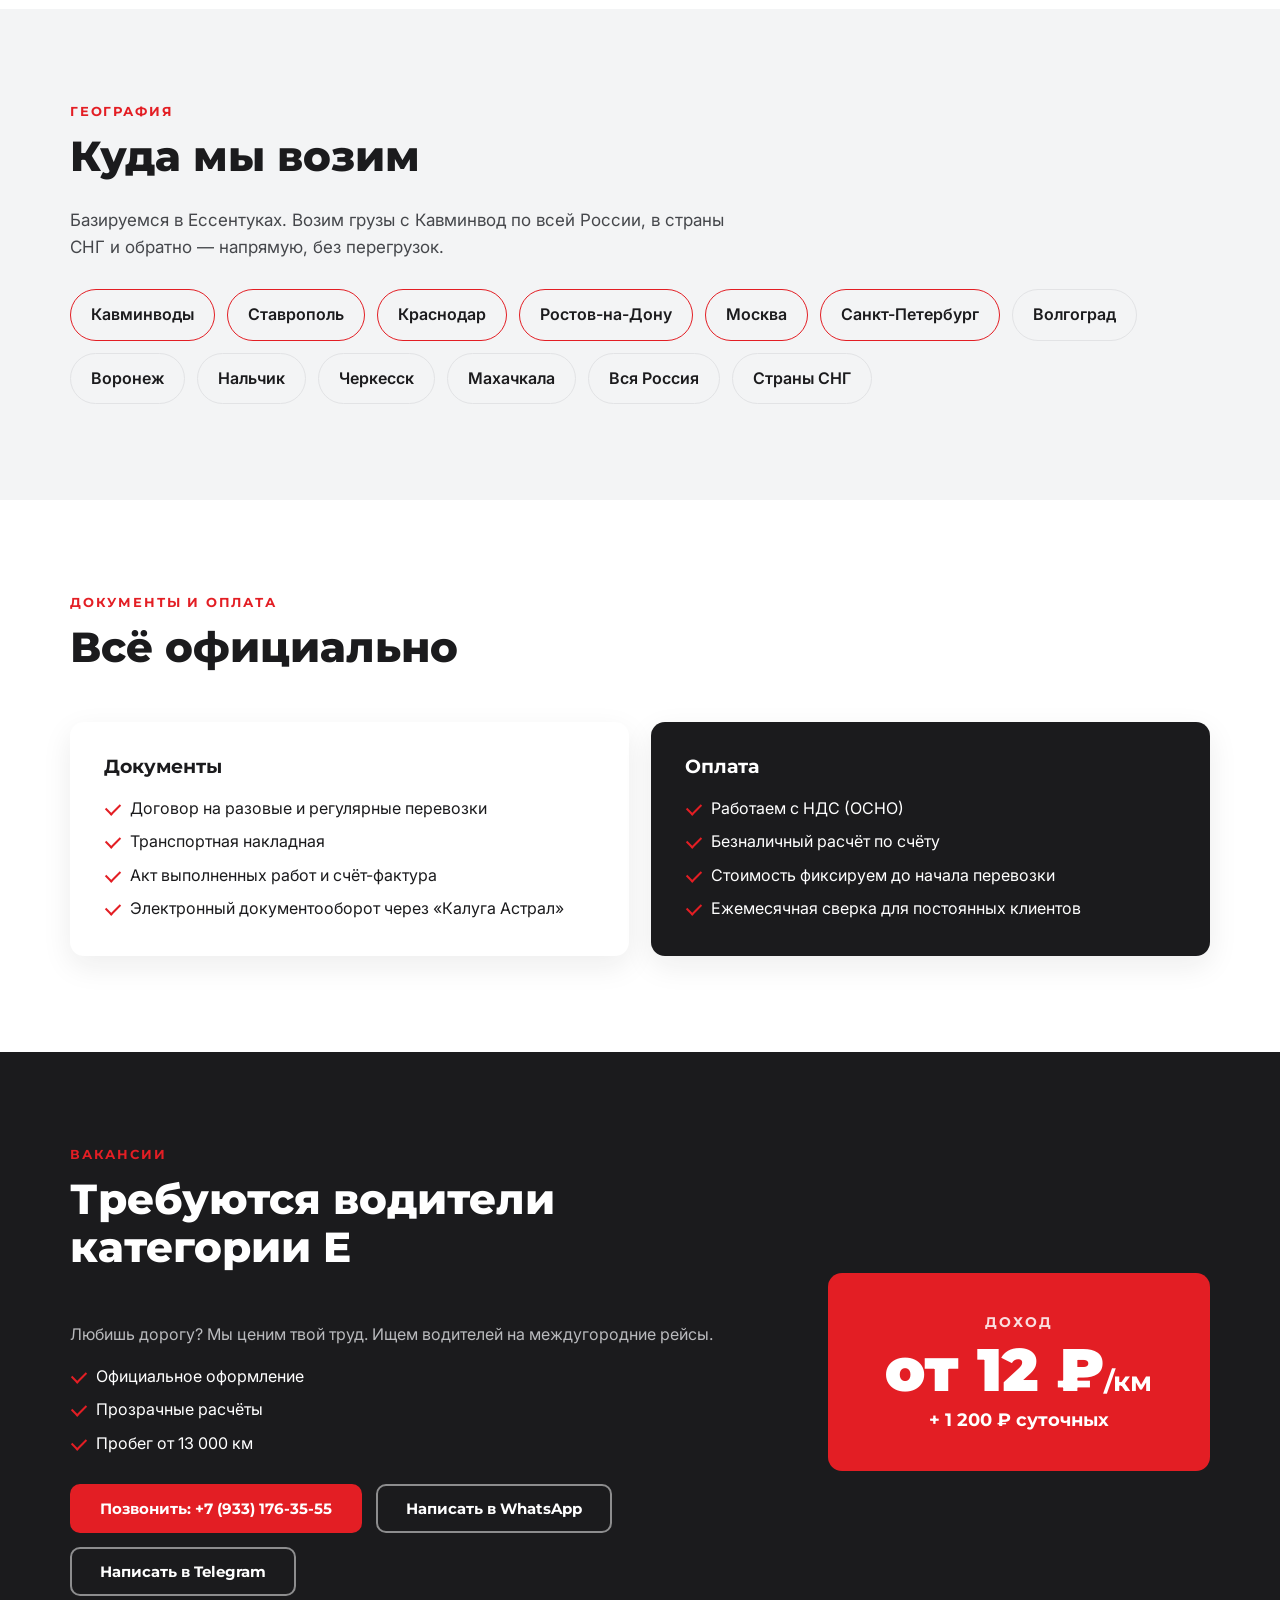
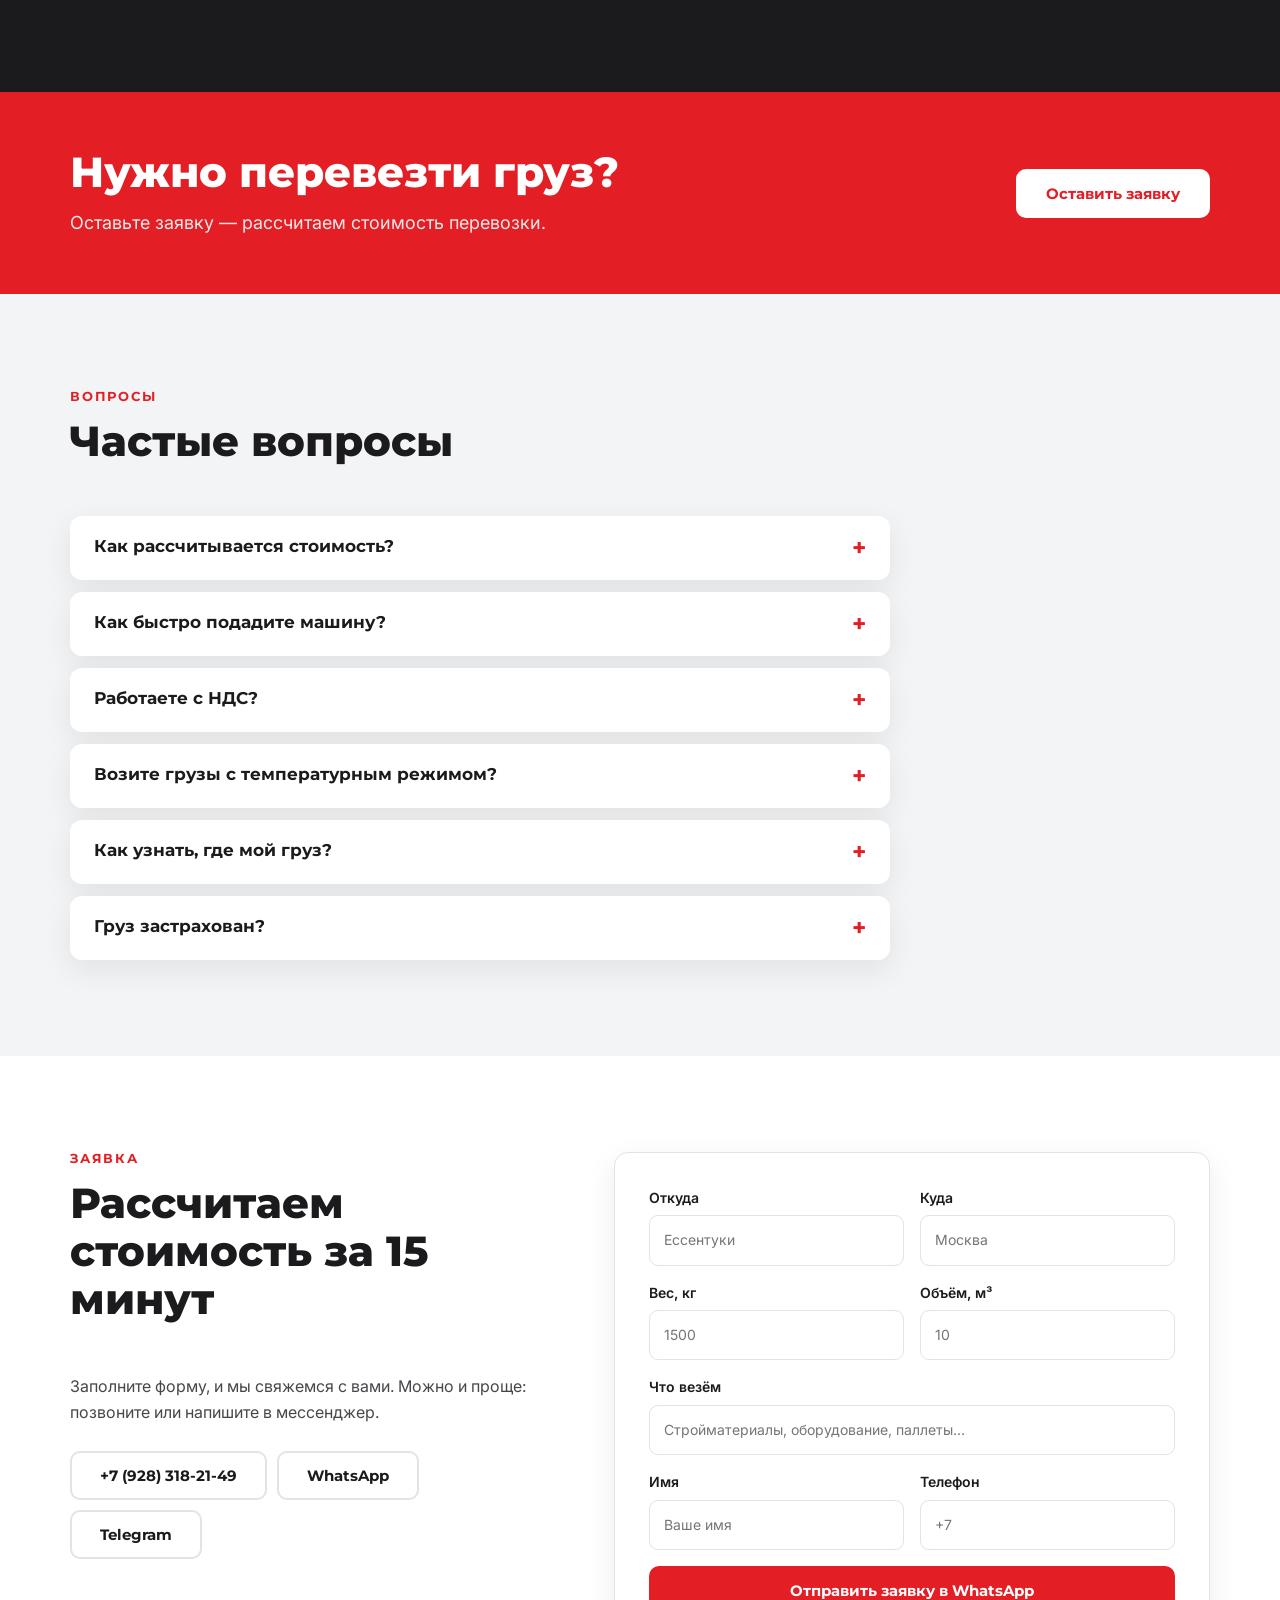
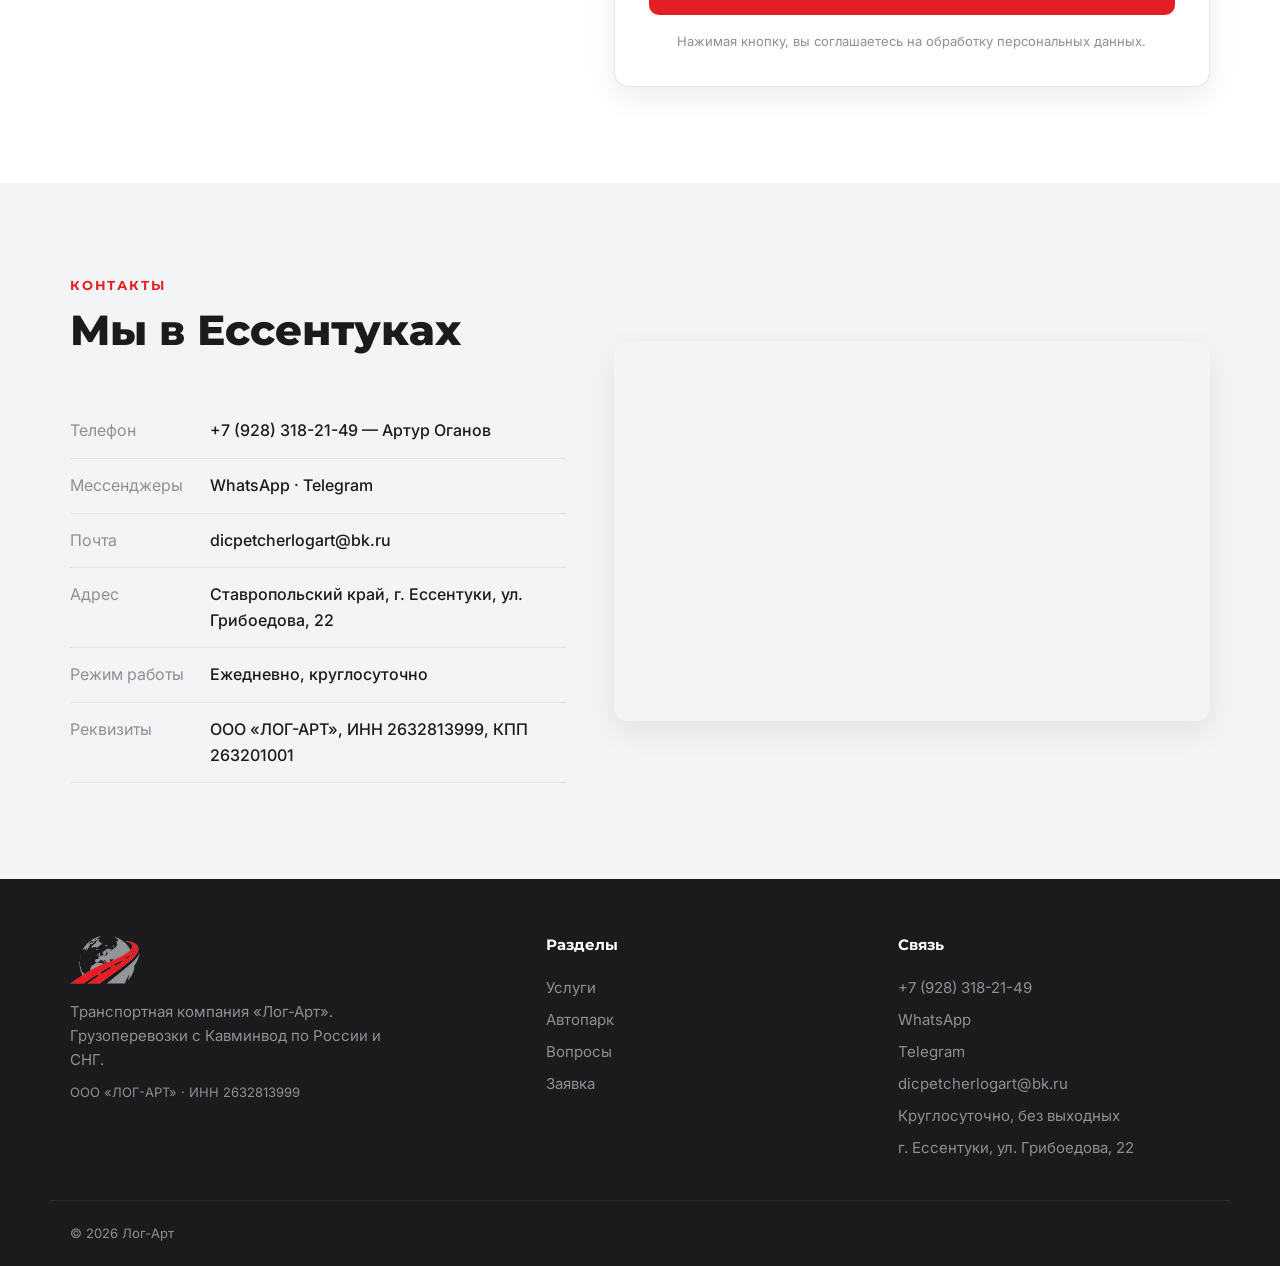
==== commit 4e566cc7: "Вакансии: кнопка «Написать в Telegram» Co-Authored-By: Claude Opus 5.5 <noreply@anthropic.com>" ====
--- a/index.html
+++ b/index.html
@@ -236,6 +236,7 @@
         <div class="hero__actions jobs__actions">
           <a href="tel:+79331763555" class="btn btn--primary">Позвонить: +7 (933) 176-35-55</a>
           <a href="#" class="btn btn--ghost" data-wa-job>Написать в WhatsApp</a>
+          <a href="#" class="btn btn--ghost" data-tg>Написать в Telegram</a>
         </div>
       </div>
       <div class="jobs__pay">
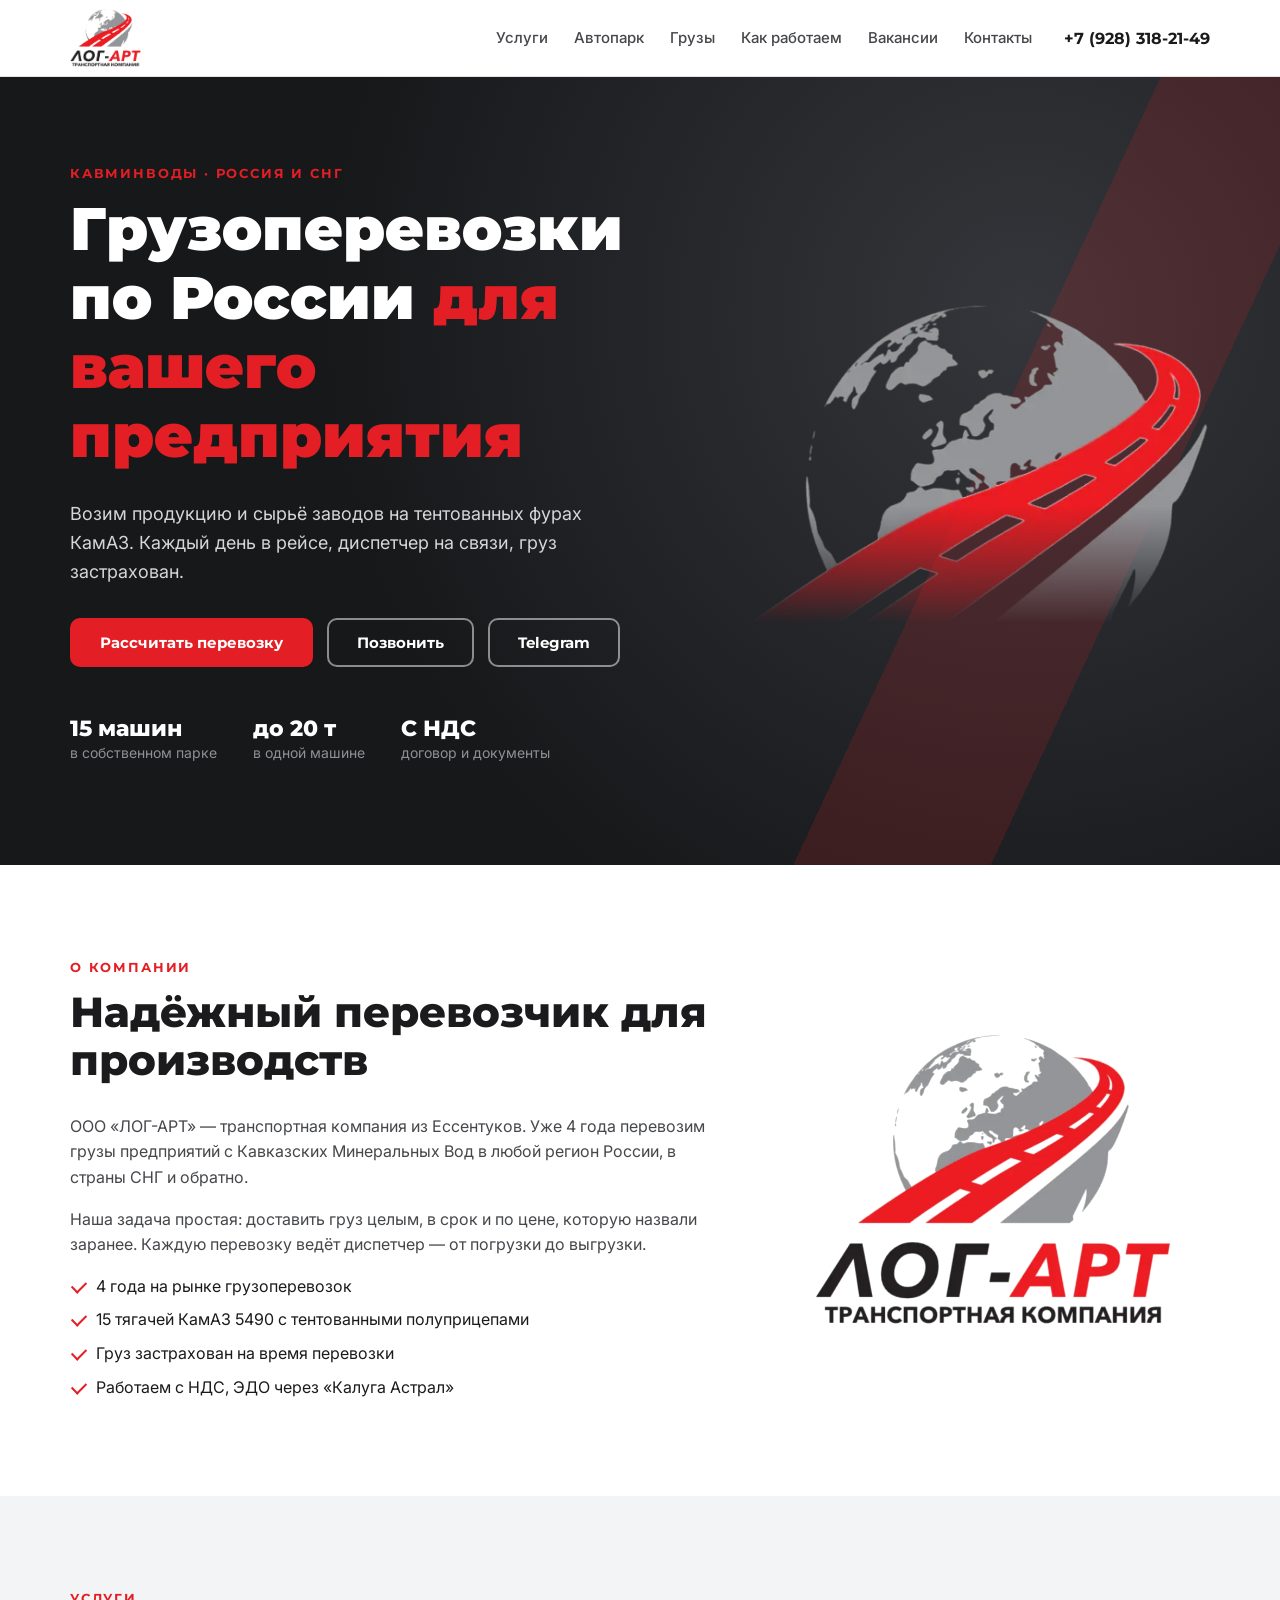
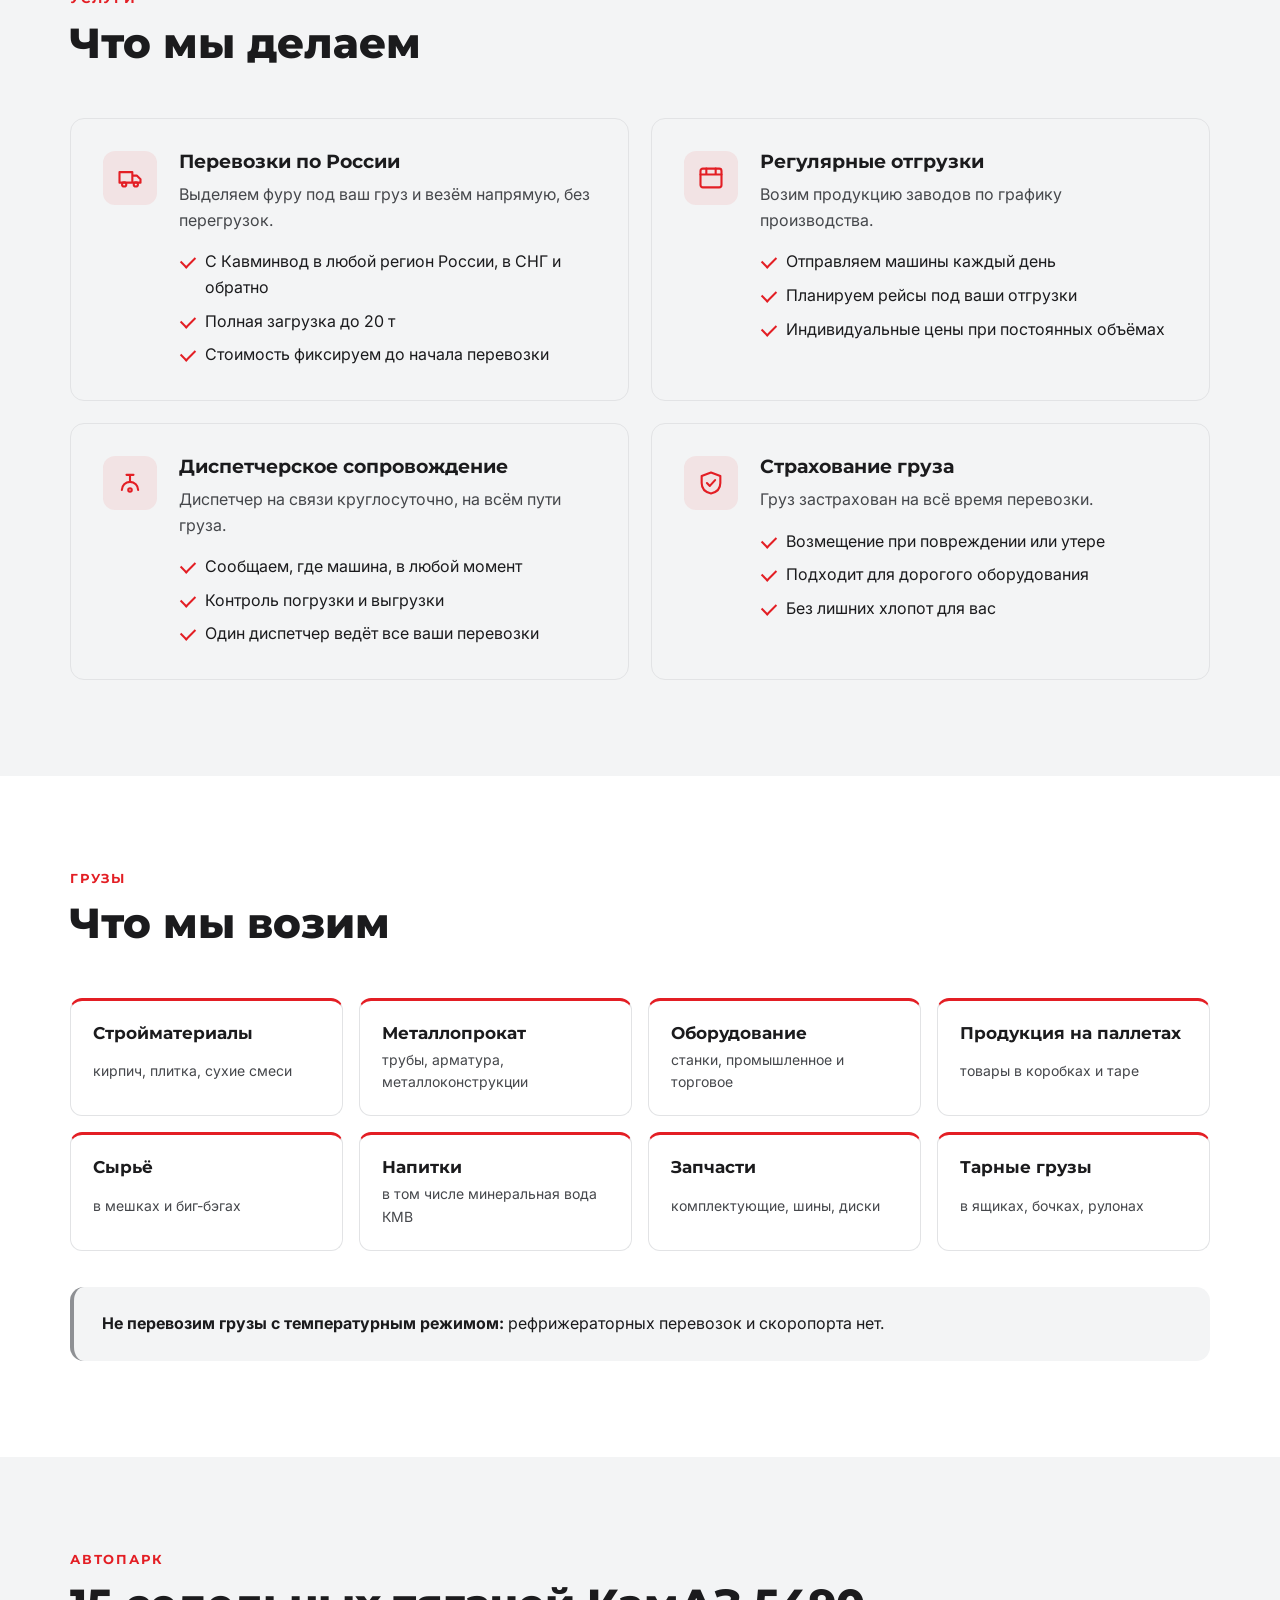
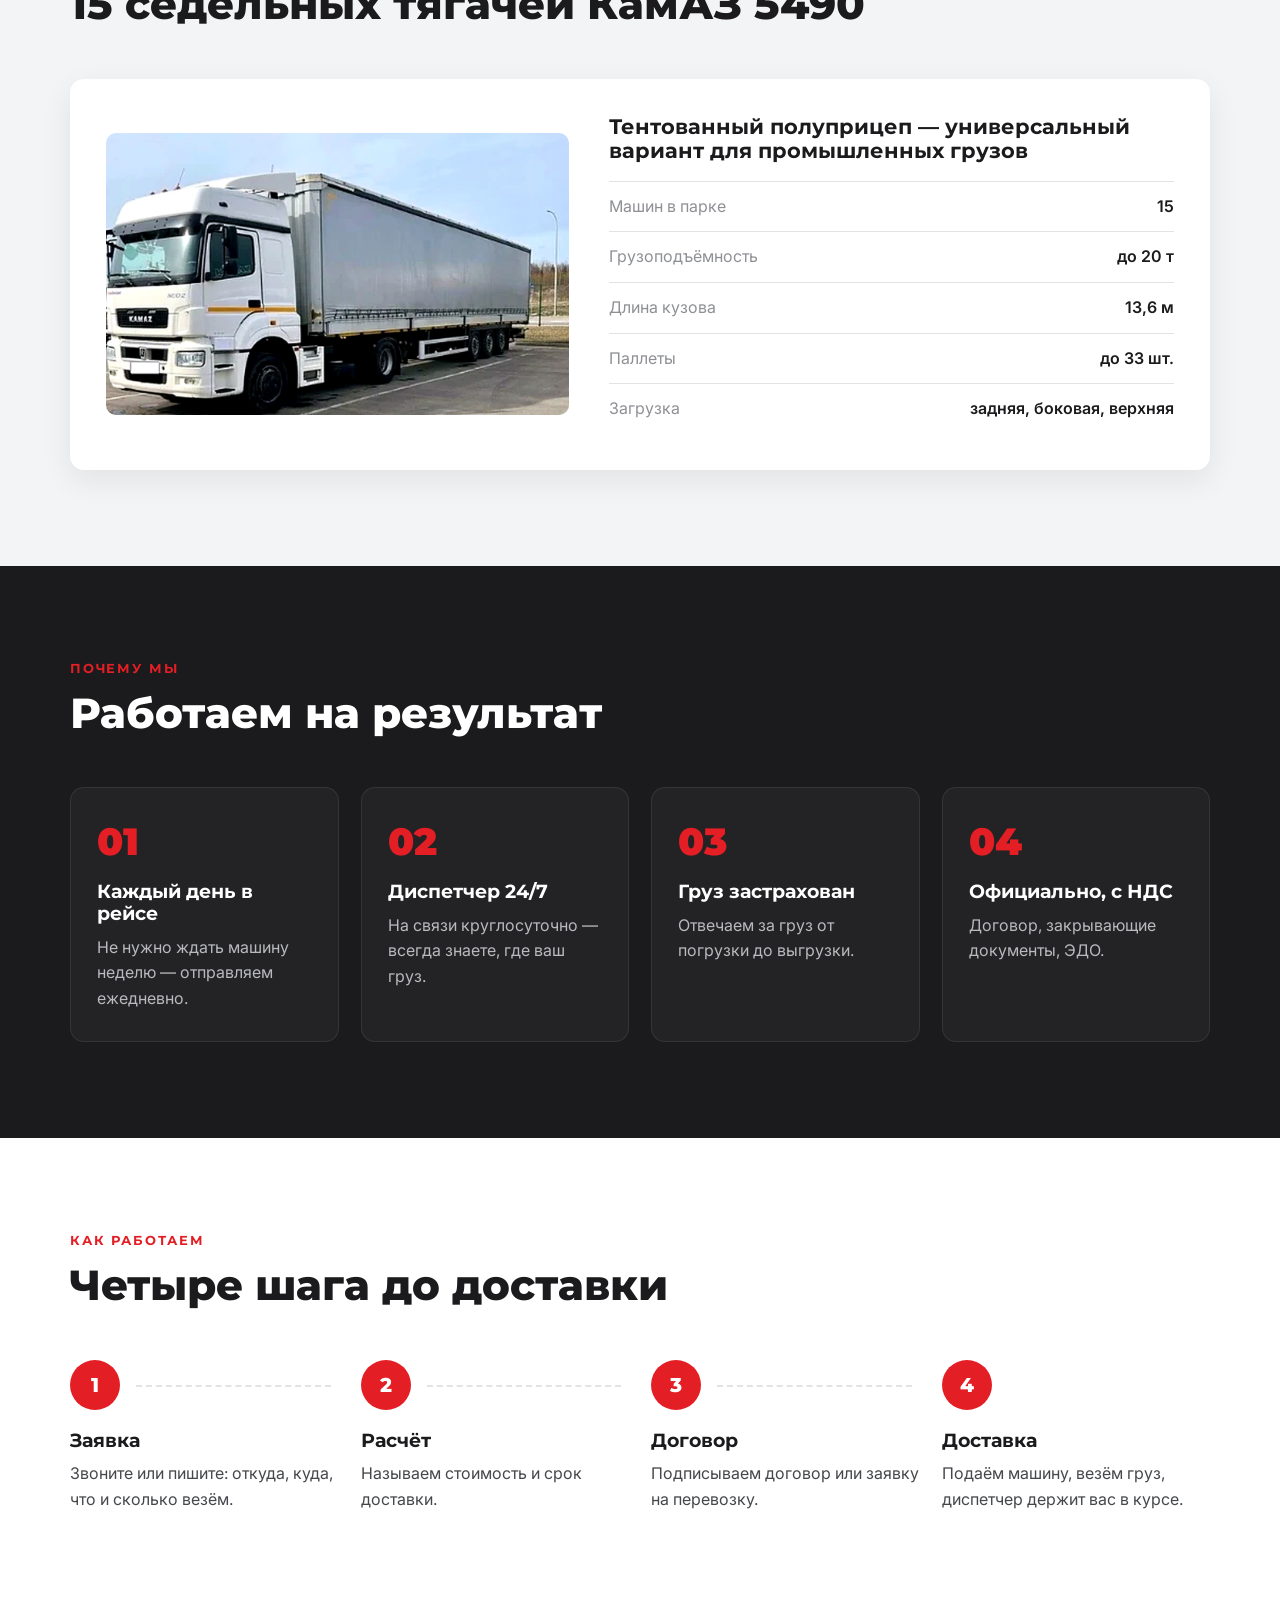
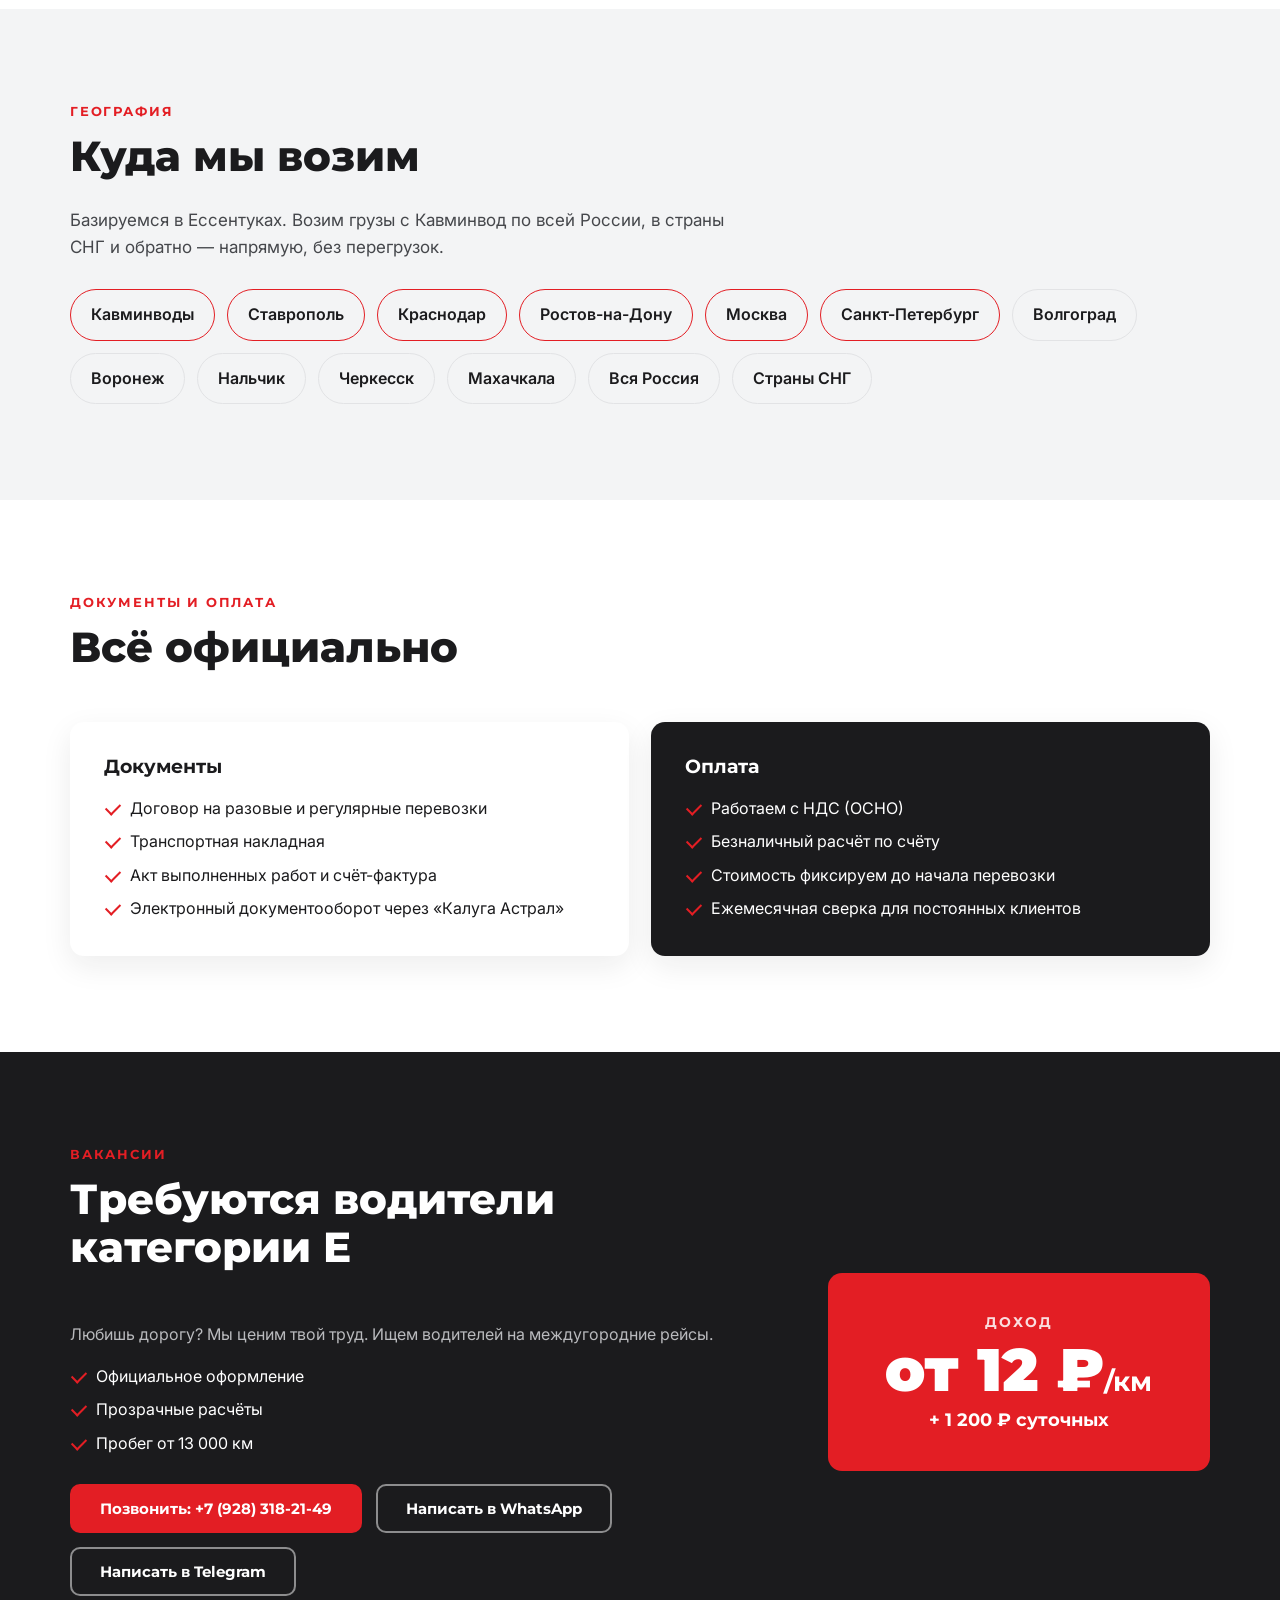
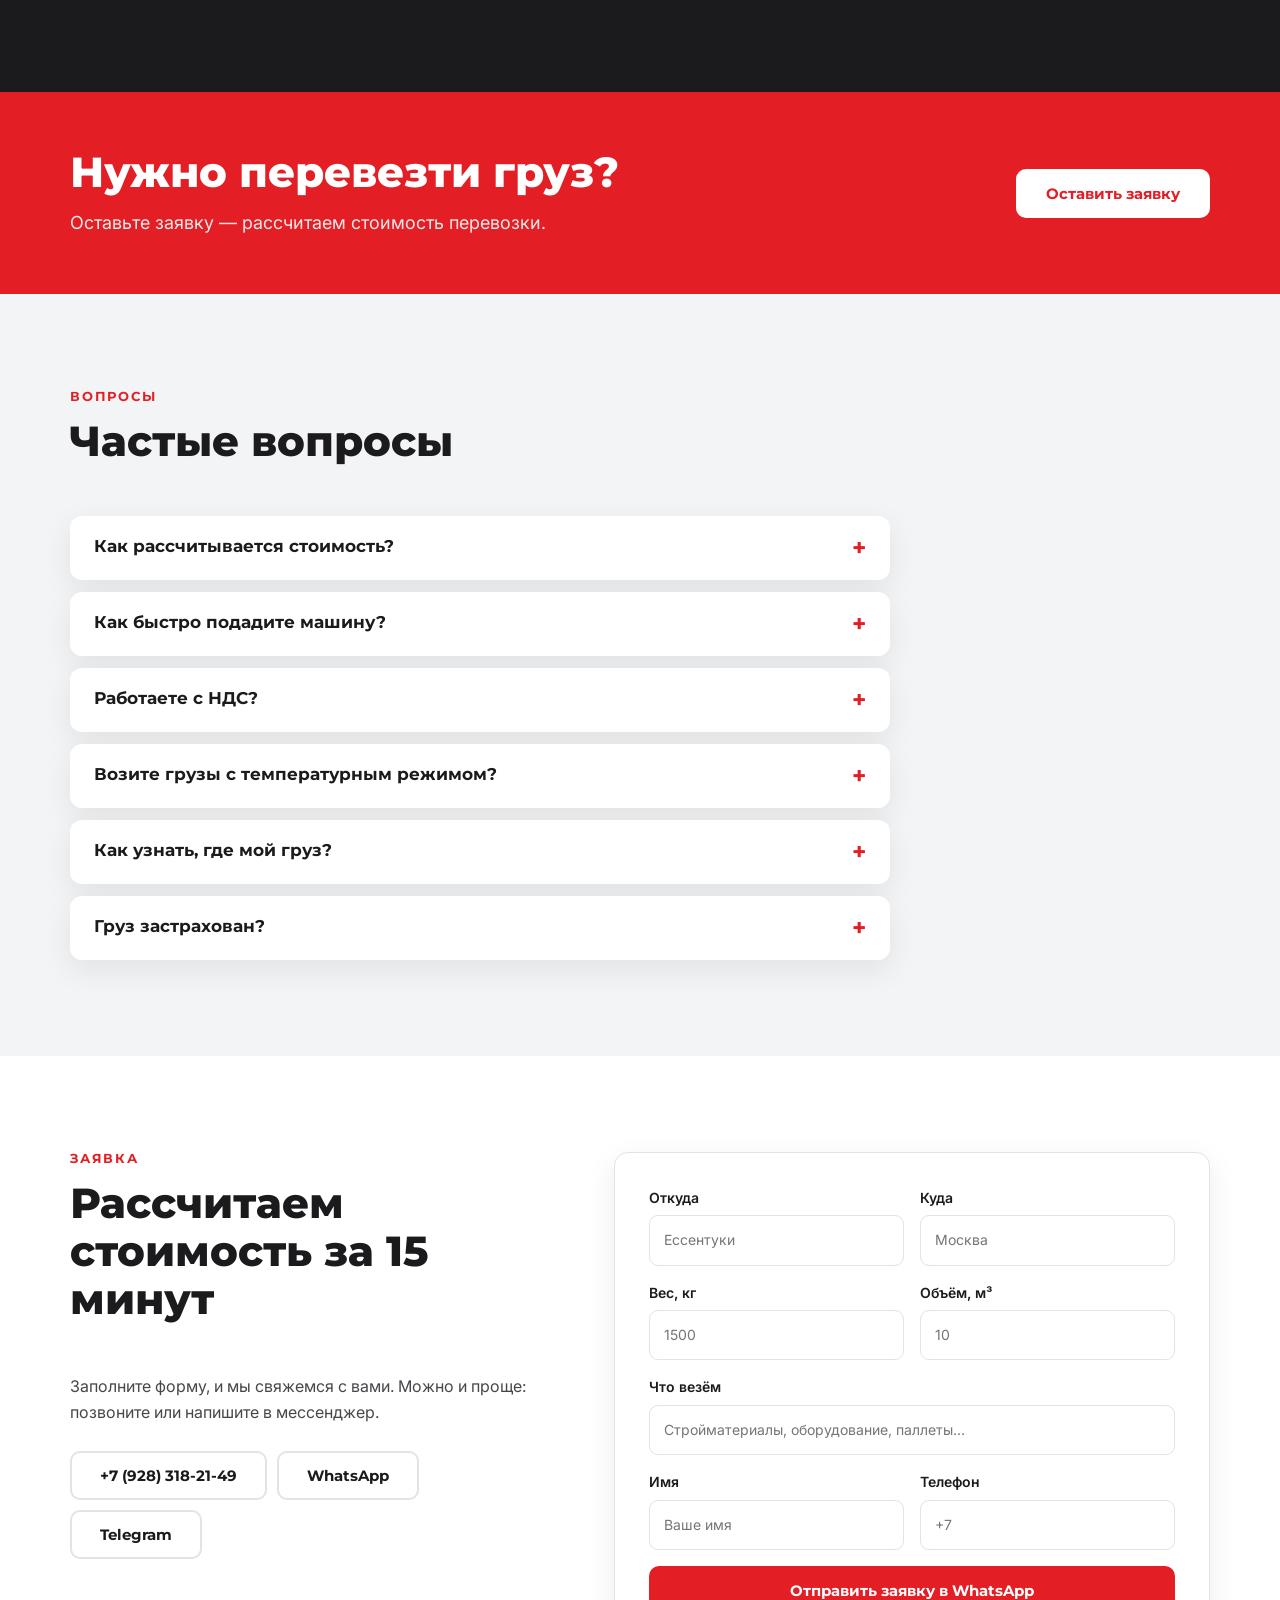
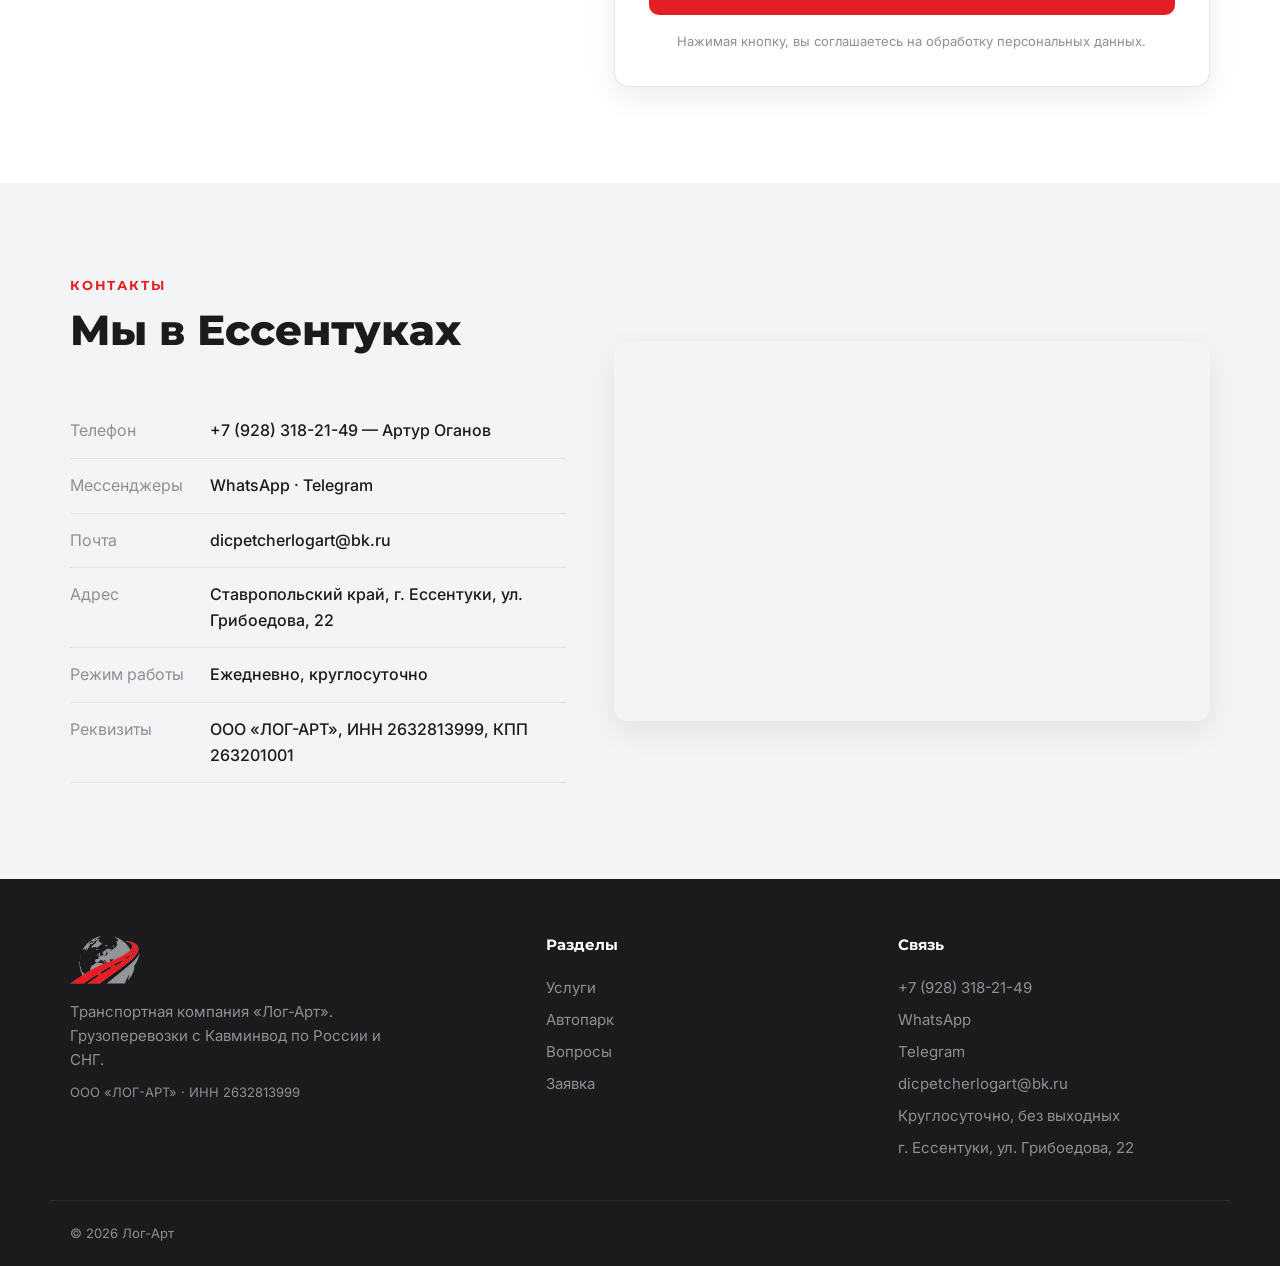
==== commit e5352e93: "Вакансии: вернуть основной номер +7 (928) 318-21-49 Co-Authored-By: Claude Opus 5.5 <noreply@anthrop" ====
--- a/index.html
+++ b/index.html
@@ -234,9 +234,9 @@
           <li>Пробег от 13 000 км</li>
         </ul>
         <div class="hero__actions jobs__actions">
-          <a href="tel:+79331763555" class="btn btn--primary">Позвонить: +7 (933) 176-35-55</a>
+          <a href="tel:+79283182149" class="btn btn--primary">Позвонить: +7 (928) 318-21-49</a>
           <a href="#" class="btn btn--ghost" data-wa-job>Написать в WhatsApp</a>
-          <a href="#" class="btn btn--ghost" data-tg>Написать в Telegram</a>
+          <a href="#" class="btn btn--ghost" data-tg-job>Написать в Telegram</a>
         </div>
       </div>
       <div class="jobs__pay">
